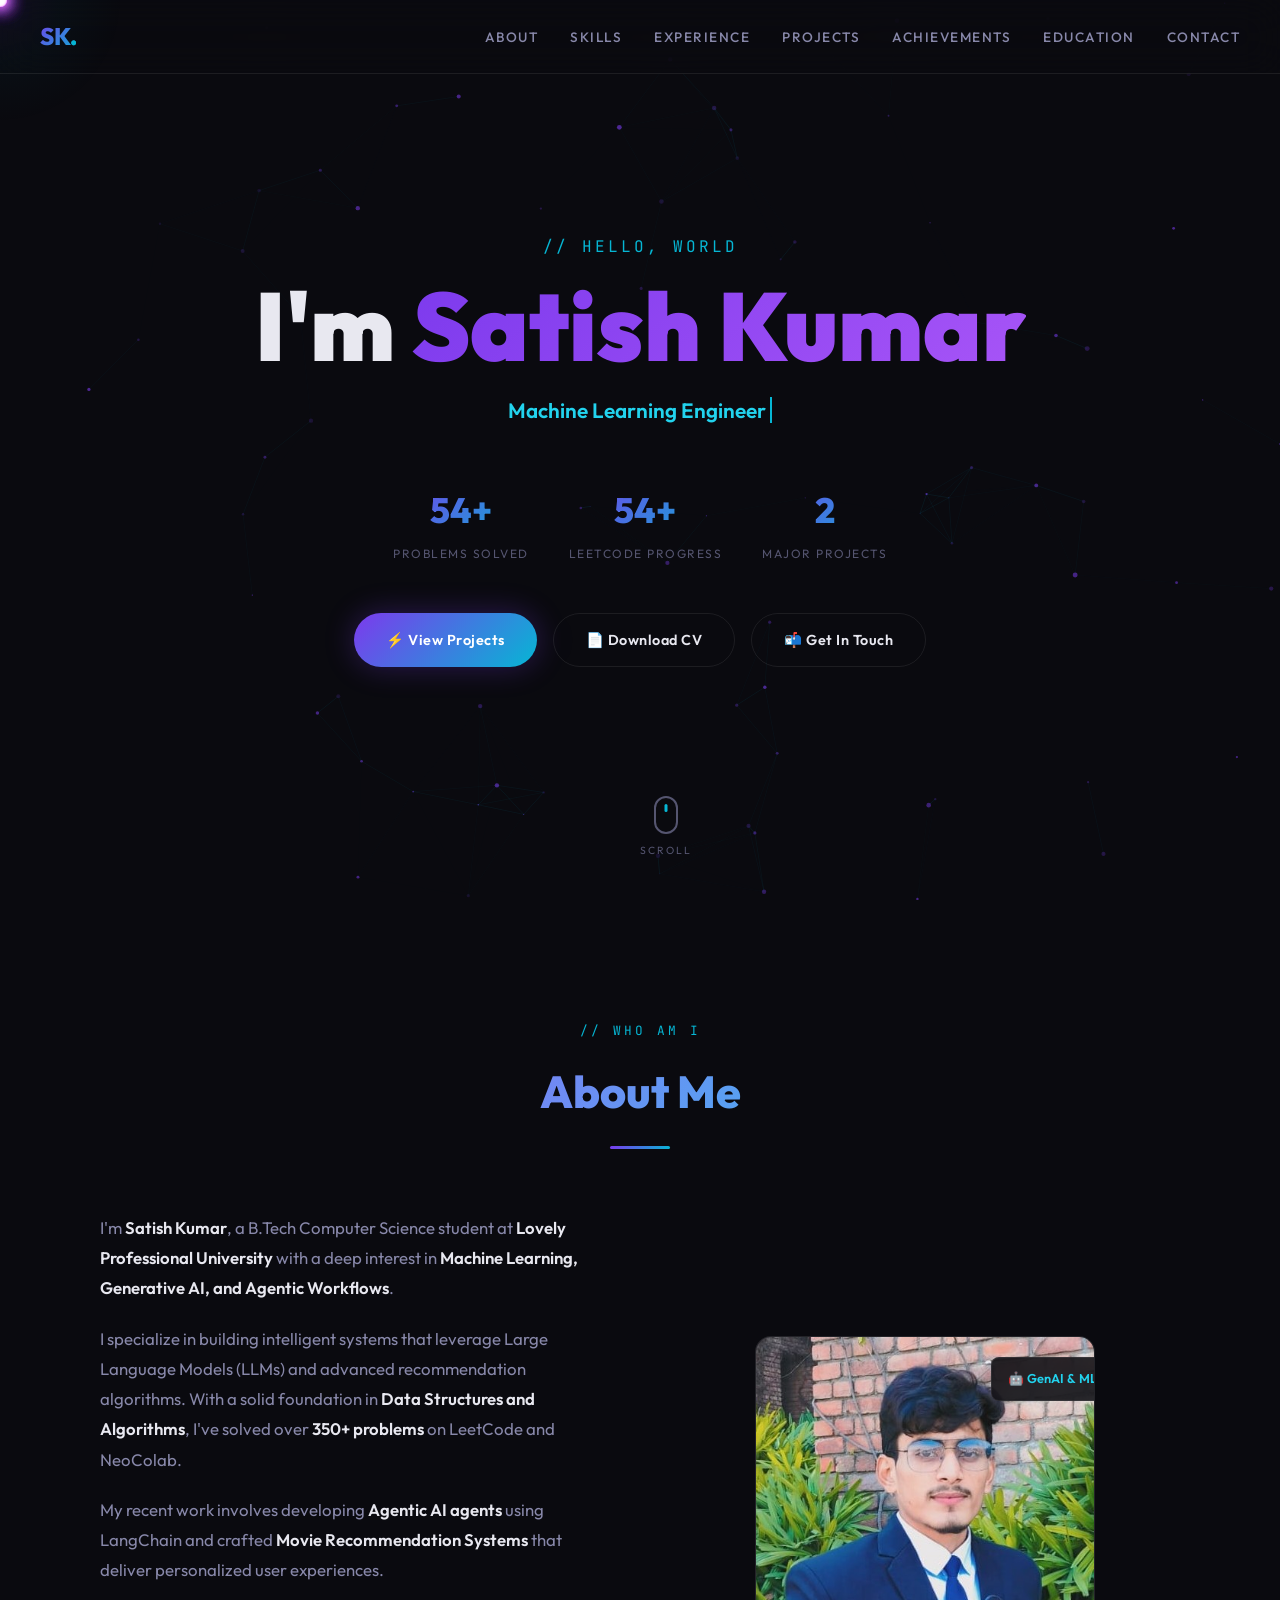
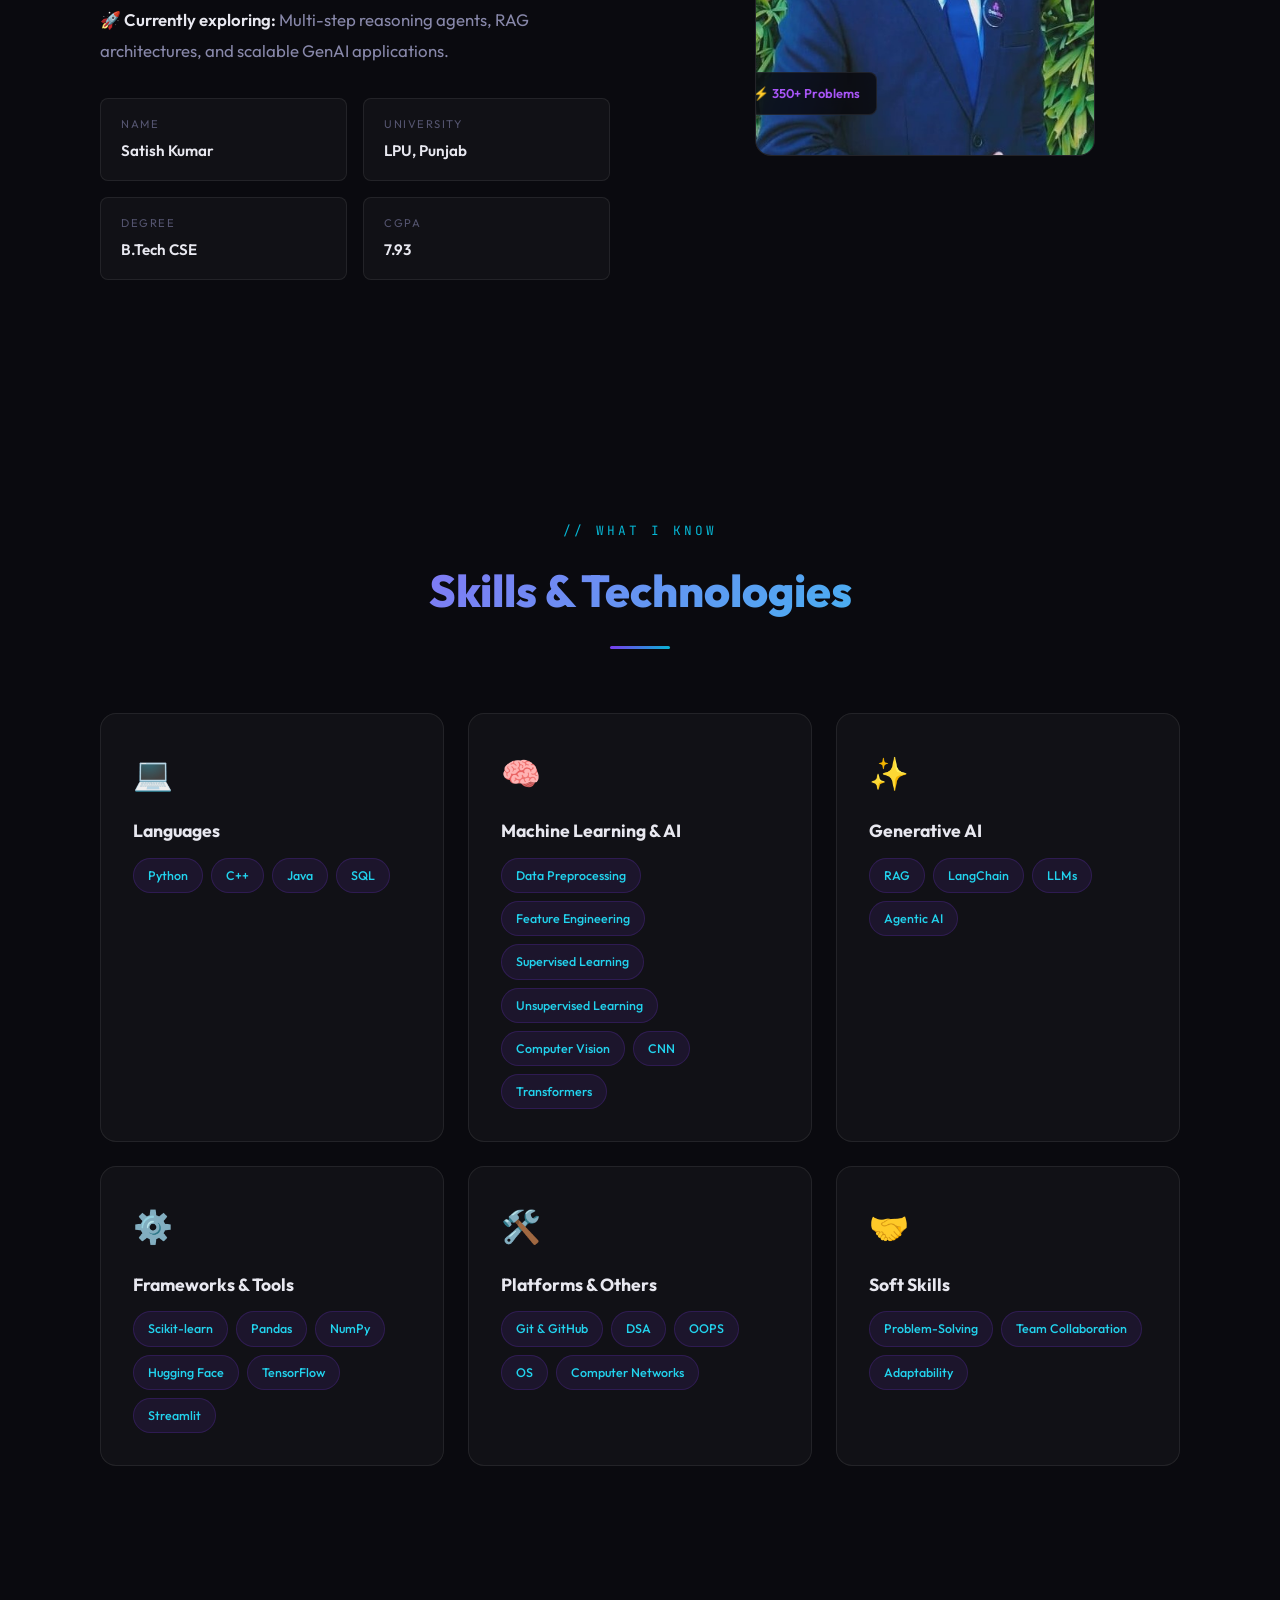
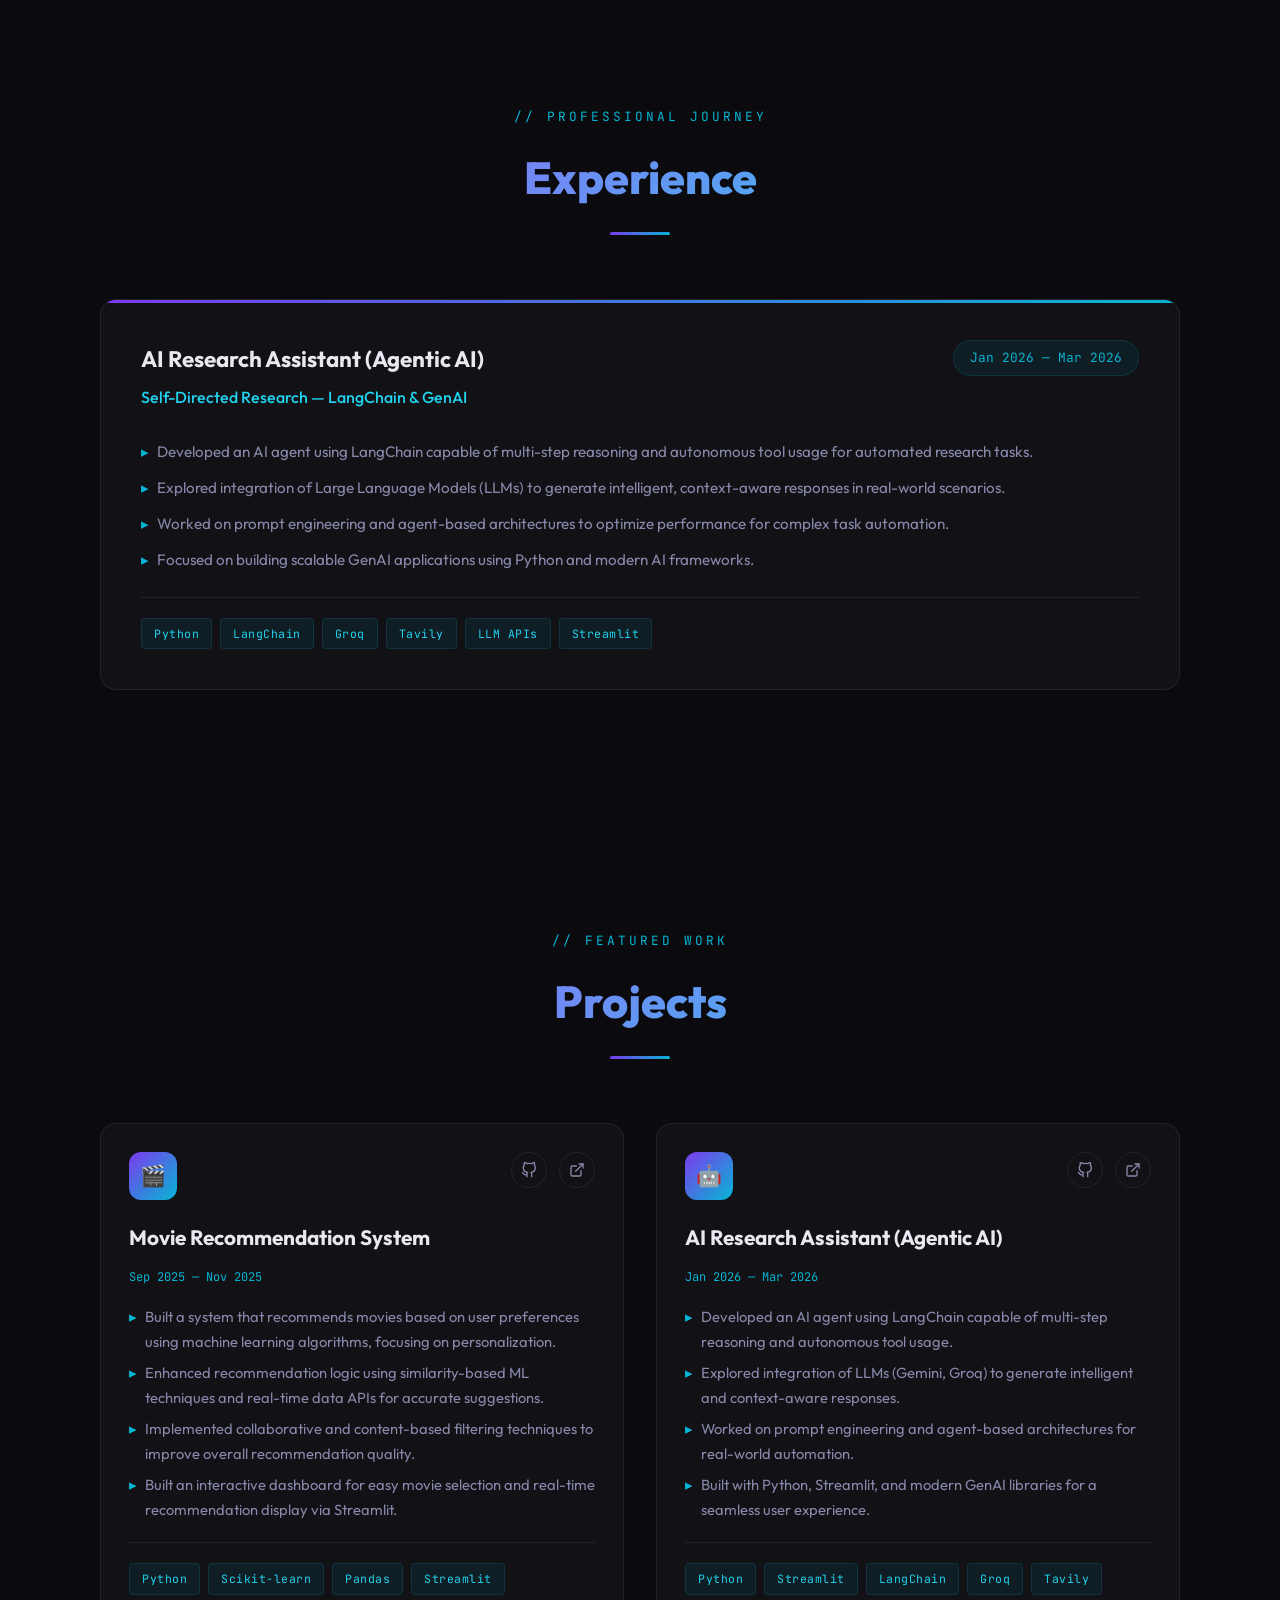
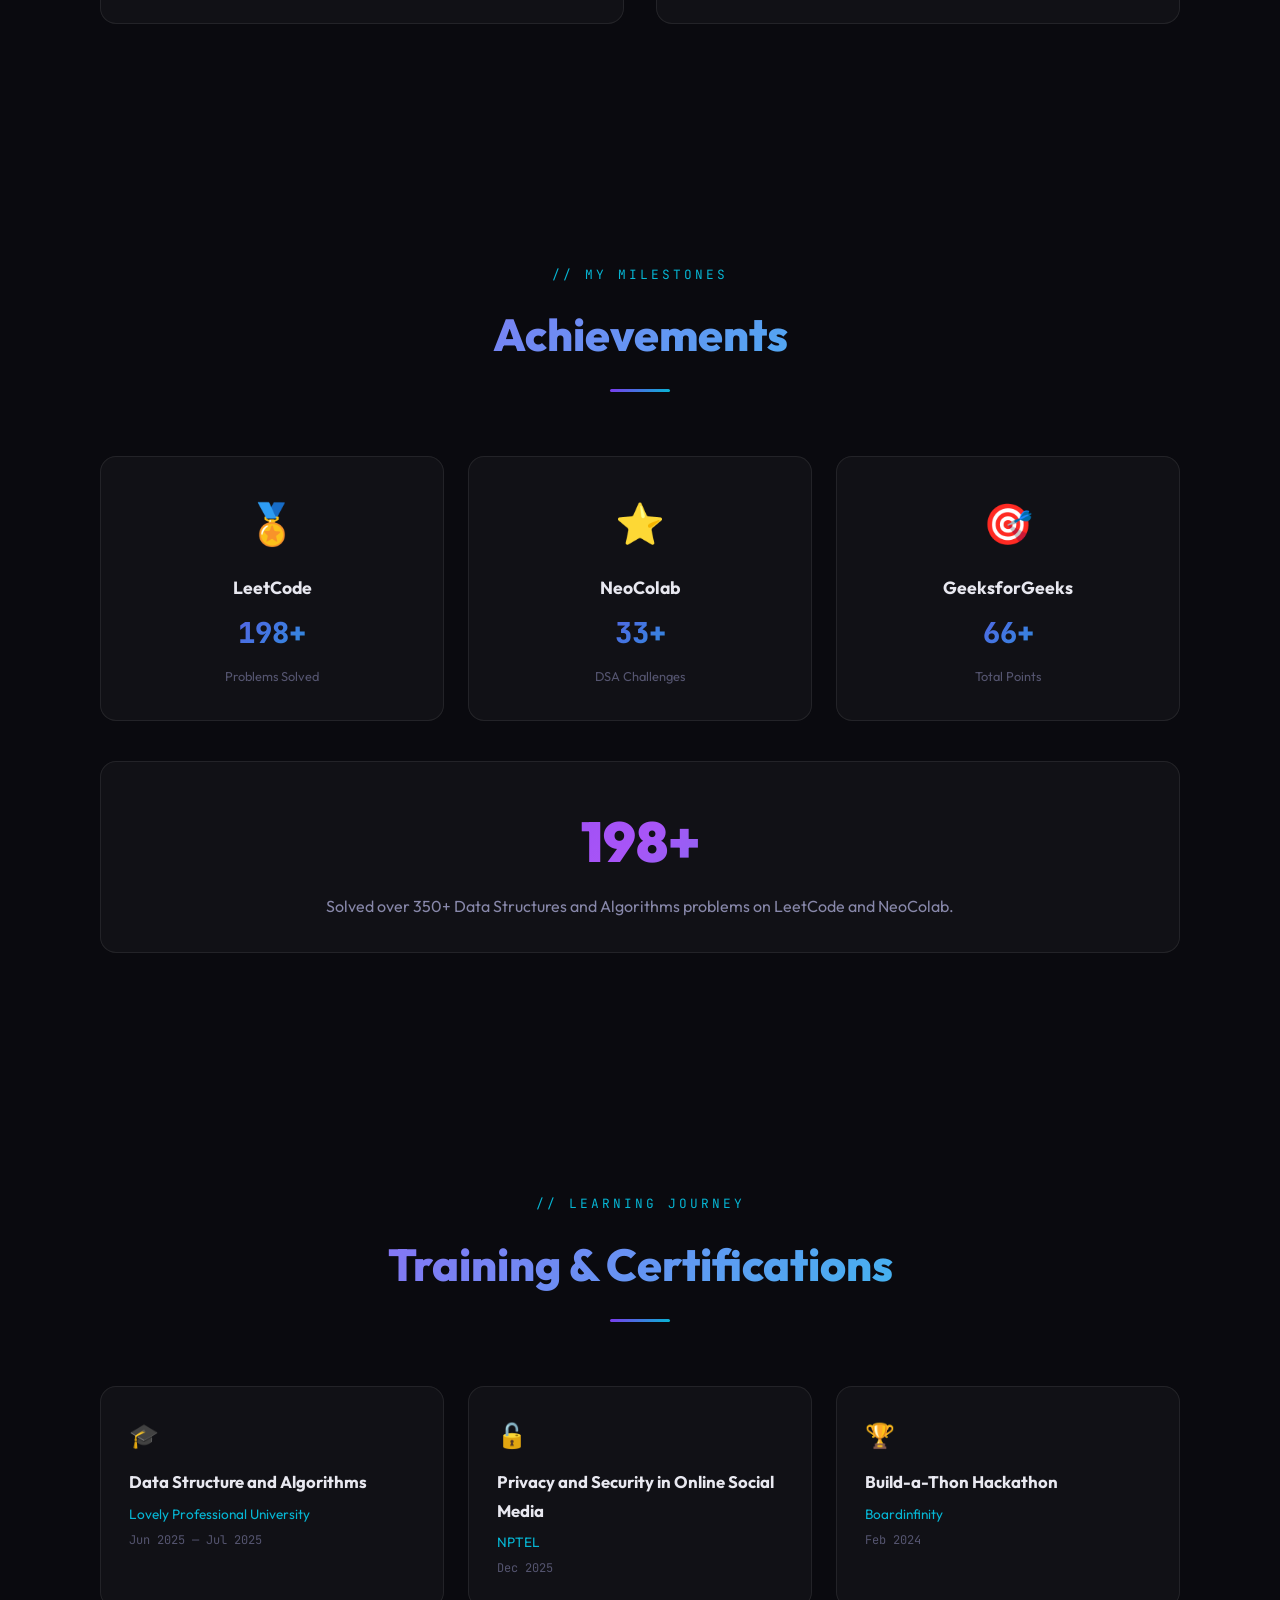
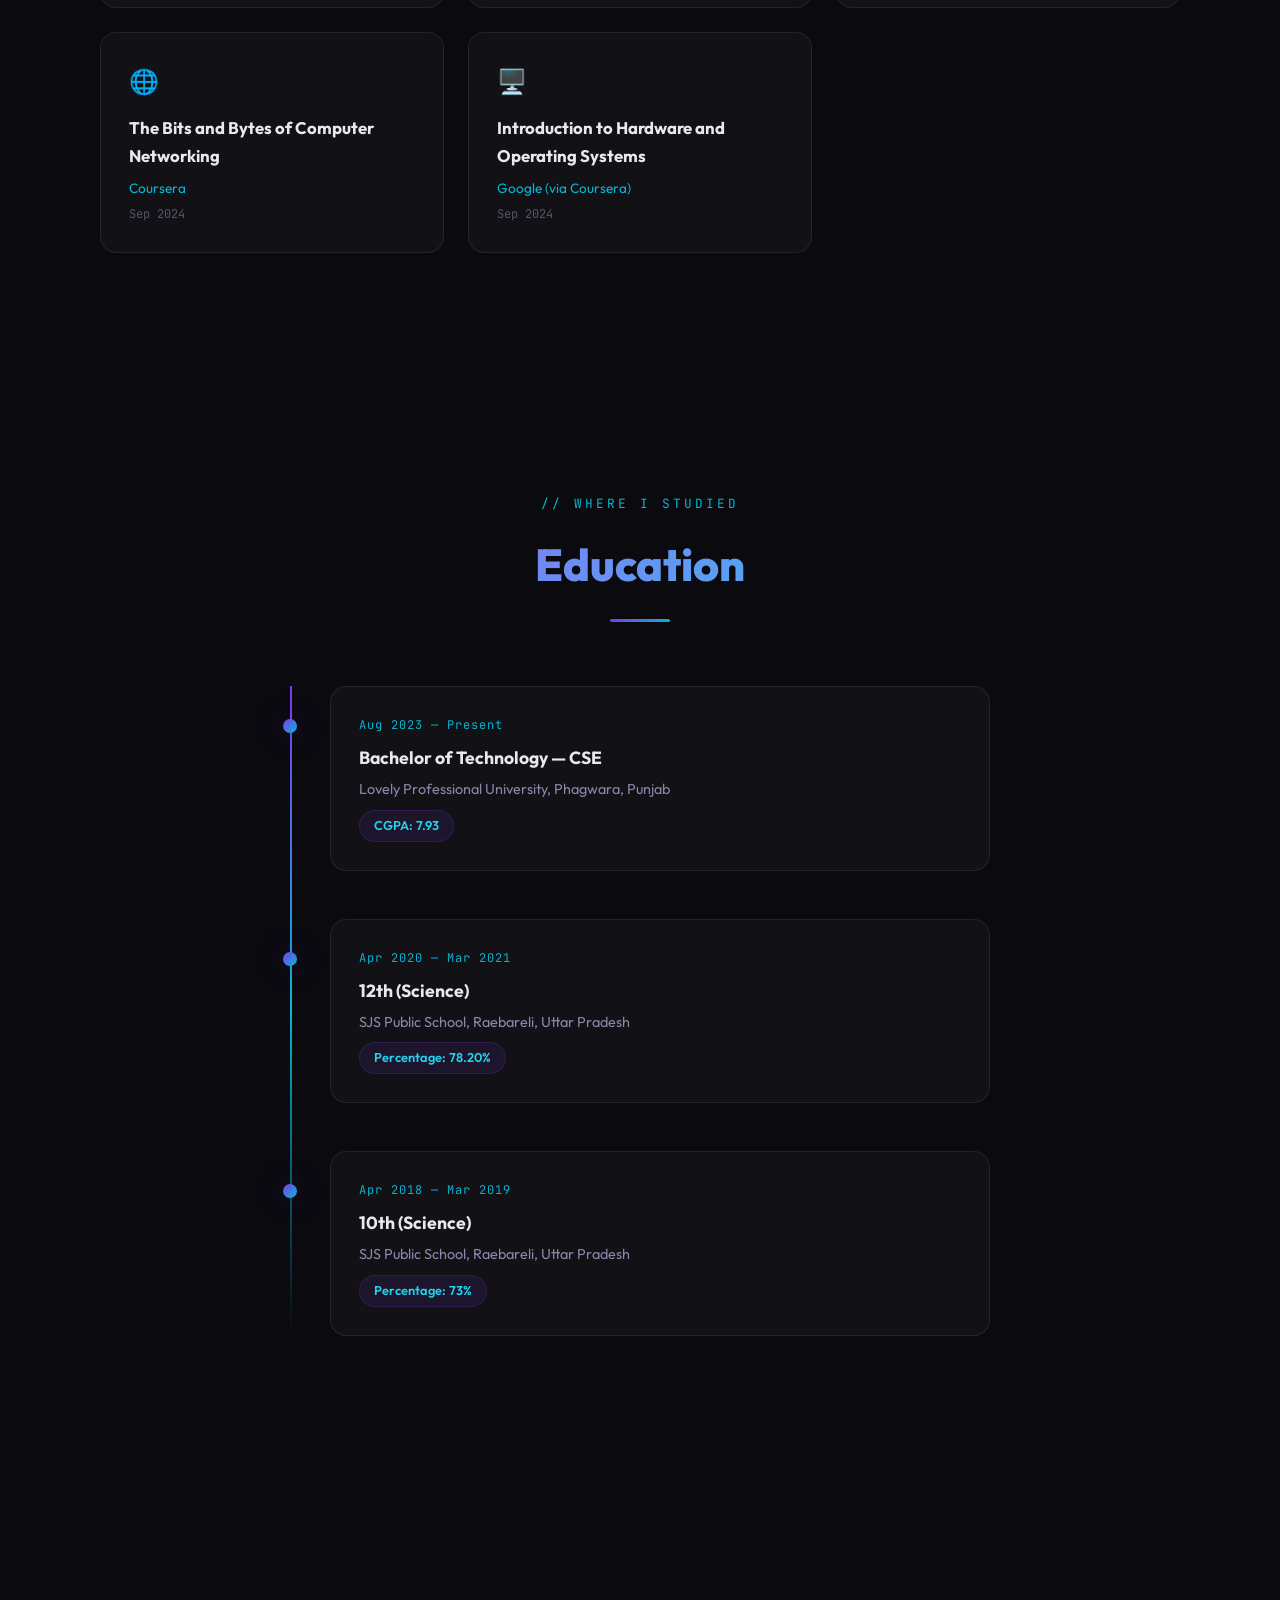
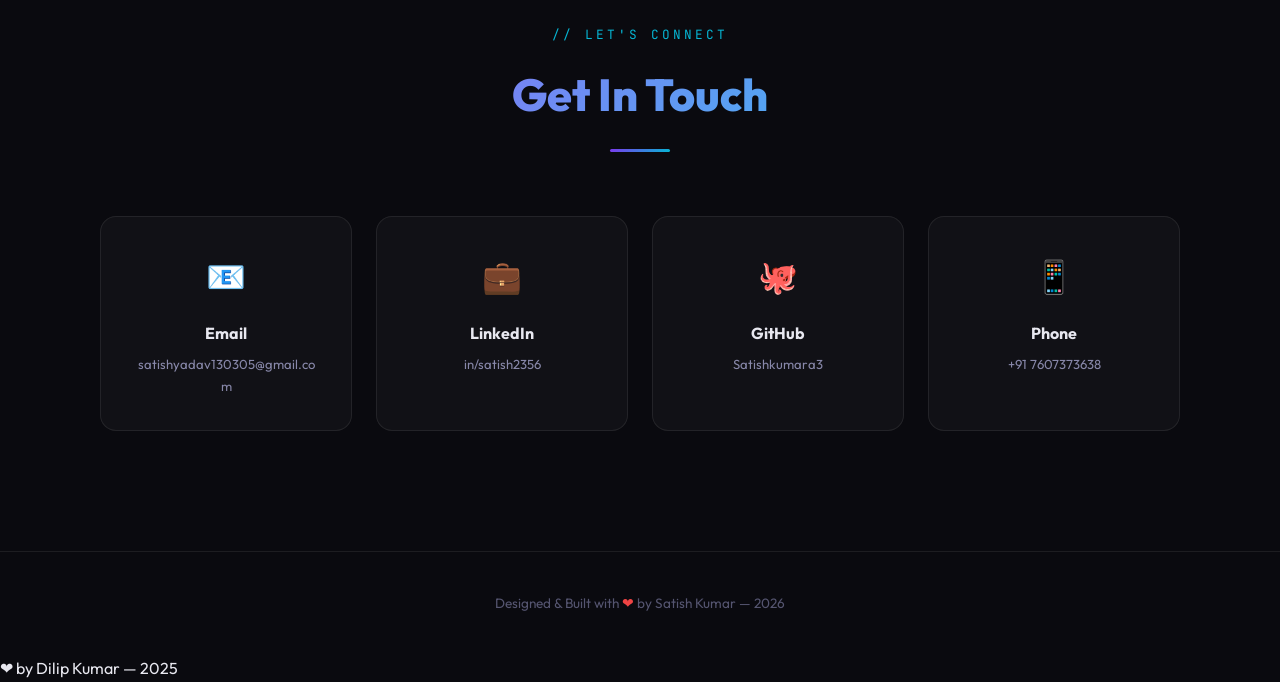
==== index.html @ 72fd7504 ".." ====
<!DOCTYPE html>
<html lang="en">

<head>
    <meta charset="UTF-8" />
    <meta name="viewport" content="width=device-width, initial-scale=1.0" />
    <meta name="description"
        content="Satish Kumar — Machine Learning Engineer, GenAI Developer & Competitive Programmer. Explore my projects, skills, and achievements." />
    <title>Satish Kumar — Portfolio</title>
    <link rel="stylesheet" href="style.css" />
    <link rel="icon"
        href="data:image/svg+xml,<svg xmlns='http://www.w3.org/2000/svg' viewBox='0 0 100 100'><text y='.9em' font-size='90'>🚀</text></svg>" />
</head>

<body>

    <!-- Cursor Particle Tail -->
    <div id="cursor-tail"></div>
    <div class="cursor-aura"></div>

    <!-- Particles -->
    <canvas id="particles-canvas"></canvas>

    <!-- ===== NAVBAR ===== -->
    <nav class="navbar" id="navbar">
        <a href="#hero" class="nav-logo">SK<span>.</span></a>
        <ul class="nav-links">
            <li><a href="#about">About</a></li>
            <li><a href="#skills">Skills</a></li>
            <li><a href="#experience">Experience</a></li>
            <li><a href="#projects">Projects</a></li>
            <li><a href="#achievements">Achievements</a></li>
            <li><a href="#education">Education</a></li>
            <li><a href="#contact">Contact</a></li>
        </ul>
        <button class="nav-hamburger" aria-label="Toggle menu">
            <span></span><span></span><span></span>
        </button>
    </nav>

    <!-- ===== HERO ===== -->
    <section class="hero" id="hero">
        <div class="hero-content">
            <p class="hero-greeting">// Hello, World</p>
            <h1 class="hero-name">
                I'm <span class="gradient-text">Satish Kumar</span>
            </h1>
            <div class="hero-title-wrapper">
                <p class="hero-title">
                    <span class="typed-text"></span>
                </p>
            </div>

            <div class="hero-stats">
                <div class="hero-stat">
                    <div class="hero-stat-value" data-count="350" data-suffix="+">0</div>
                    <div class="hero-stat-label">Problems Solved</div>
                </div>
                <div class="hero-stat">
                    <div class="hero-stat-value" id="hero-lc-rating" data-count="350" data-suffix="+">0</div>
                    <div class="hero-stat-label">LeetCode Progress</div>
                </div>
                <div class="hero-stat">
                    <div class="hero-stat-value" id="hero-cc-rating" data-count="2" data-suffix="">0</div>
                    <div class="hero-stat-label">Major Projects</div>
                </div>
            </div>

            <div class="hero-cta">
                <a href="#projects" class="btn btn-primary">⚡ View Projects</a>
                <a href="cv.pdf" download class="btn btn-outline">📄 Download CV</a>
                <a href="#contact" class="btn btn-outline">📬 Get In Touch</a>
            </div>
        </div>

        <div class="scroll-indicator">
            <div class="scroll-mouse"></div>
            <span class="scroll-text">Scroll</span>
        </div>
    </section>

    <!-- ===== ABOUT ===== -->
    <section id="about">
        <div class="section-header reveal">
            <span class="section-tag">// Who Am I</span>
            <h2 class="section-title">About Me</h2>
            <div class="section-line"></div>
        </div>

        <div class="about-grid">
            <div class="about-text reveal-left">
                <p>
                    I'm <strong>Satish Kumar</strong>, a B.Tech Computer Science student at
                    <strong>Lovely Professional University</strong> with a deep interest in
                    <strong>Machine Learning, Generative AI, and Agentic Workflows</strong>.
                </p>
                <p>
                    I specialize in building intelligent systems that leverage Large Language Models (LLMs) and
                    advanced recommendation algorithms. With a solid foundation in <strong>Data Structures and Algorithms</strong>,
                    I've solved over <strong>350+ problems</strong> on LeetCode and NeoColab.
                </p>
                <p>
                    My recent work involves developing <strong>Agentic AI agents</strong> using LangChain and
                    crafted <strong>Movie Recommendation Systems</strong> that deliver personalized user experiences.
                </p>
                <p>
                    🚀 <strong>Currently exploring:</strong> Multi-step reasoning agents, RAG architectures, and
                    scalable GenAI applications.
                </p>

                <div class="about-info-grid">
                    <div class="about-info-item">
                        <div class="about-info-label">Name</div>
                        <div class="about-info-value">Satish Kumar</div>
                    </div>
                    <div class="about-info-item">
                        <div class="about-info-label">University</div>
                        <div class="about-info-value">LPU, Punjab</div>
                    </div>
                    <div class="about-info-item">
                        <div class="about-info-label">Degree</div>
                        <div class="about-info-value">B.Tech CSE</div>
                    </div>
                    <div class="about-info-item">
                        <div class="about-info-label">CGPA</div>
                        <div class="about-info-value">7.93</div>
                    </div>
                </div>
            </div>

            <div class="about-image-wrapper reveal-right">
                <div class="about-image-card">
                    <div class="about-avatar">
                        <img src="profile.jpg" alt="Satish Kumar"
                            onerror="this.style.display='none'; this.parentElement.textContent='SK';" />
                    </div>
                    <div class="floating-badge">🤖 GenAI & ML</div>
                    <div class="floating-badge">⚡ 350+ Problems</div>
                </div>
            </div>
        </div>
    </section>

    <!-- ===== SKILLS ===== -->
    <section id="skills">
        <div class="section-header reveal">
            <span class="section-tag">// What I Know</span>
            <h2 class="section-title">Skills & Technologies</h2>
            <div class="section-line"></div>
        </div>

        <div class="skills-grid">
            <div class="skill-card reveal" style="transition-delay: 0.1s">
                <span class="skill-icon">💻</span>
                <h3>Languages</h3>
                <div class="skill-tags">
                    <span class="skill-tag">Python</span>
                    <span class="skill-tag">C++</span>
                    <span class="skill-tag">Java</span>
                    <span class="skill-tag">SQL</span>
                </div>
            </div>

            <div class="skill-card reveal" style="transition-delay: 0.2s">
                <span class="skill-icon">🧠</span>
                <h3>Machine Learning & AI</h3>
                <div class="skill-tags">
                    <span class="skill-tag">Data Preprocessing</span>
                    <span class="skill-tag">Feature Engineering</span>
                    <span class="skill-tag">Supervised Learning</span>
                    <span class="skill-tag">Unsupervised Learning</span>
                    <span class="skill-tag">Computer Vision</span>
                    <span class="skill-tag">CNN</span>
                    <span class="skill-tag">Transformers</span>
                </div>
            </div>

            <div class="skill-card reveal" style="transition-delay: 0.3s">
                <span class="skill-icon">✨</span>
                <h3>Generative AI</h3>
                <div class="skill-tags">
                    <span class="skill-tag">RAG</span>
                    <span class="skill-tag">LangChain</span>
                    <span class="skill-tag">LLMs</span>
                    <span class="skill-tag">Agentic AI</span>
                </div>
            </div>

            <div class="skill-card reveal" style="transition-delay: 0.4s">
                <span class="skill-icon">⚙️</span>
                <h3>Frameworks & Tools</h3>
                <div class="skill-tags">
                    <span class="skill-tag">Scikit-learn</span>
                    <span class="skill-tag">Pandas</span>
                    <span class="skill-tag">NumPy</span>
                    <span class="skill-tag">Hugging Face</span>
                    <span class="skill-tag">TensorFlow</span>
                    <span class="skill-tag">Streamlit</span>
                </div>
            </div>

            <div class="skill-card reveal" style="transition-delay: 0.5s">
                <span class="skill-icon">🛠️</span>
                <h3>Platforms & Others</h3>
                <div class="skill-tags">
                    <span class="skill-tag">Git & GitHub</span>
                    <span class="skill-tag">DSA</span>
                    <span class="skill-tag">OOPS</span>
                    <span class="skill-tag">OS</span>
                    <span class="skill-tag">Computer Networks</span>
                </div>
            </div>

            <div class="skill-card reveal" style="transition-delay: 0.6s">
                <span class="skill-icon">🤝</span>
                <h3>Soft Skills</h3>
                <div class="skill-tags">
                    <span class="skill-tag">Problem-Solving</span>
                    <span class="skill-tag">Team Collaboration</span>
                    <span class="skill-tag">Adaptability</span>
                </div>
            </div>
        </div>
    </section>

    <!-- ===== EXPERIENCE ===== -->
    <section id="experience">
        <div class="section-header reveal">
            <span class="section-tag">// Professional Journey</span>
            <h2 class="section-title">Experience</h2>
            <div class="section-line"></div>
        </div>

        <div class="experience-card reveal">
            <div class="exp-header">
                <div class="exp-role">
                    <h3>AI Research Assistant (Agentic AI)</h3>
                    <span class="exp-company">Self-Directed Research — LangChain & GenAI</span>
                </div>
                <span class="exp-date">Jan 2026 — Mar 2026</span>
            </div>

            <div class="exp-desc">
                <li>Developed an AI agent using LangChain capable of multi-step reasoning and autonomous tool usage for automated research tasks.</li>
                <li>Explored integration of Large Language Models (LLMs) to generate intelligent, context-aware responses in real-world scenarios.</li>
                <li>Worked on prompt engineering and agent-based architectures to optimize performance for complex task automation.</li>
                <li>Focused on building scalable GenAI applications using Python and modern AI frameworks.</li>
            </div>

            <div class="exp-tech">
                <span>Python</span>
                <span>LangChain</span>
                <span>Groq</span>
                <span>Tavily</span>
                <span>LLM APIs</span>
                <span>Streamlit</span>
            </div>
        </div>
    </section>

    <!-- ===== PROJECTS ===== -->
    <section id="projects">
        <div class="section-header reveal">
            <span class="section-tag">// Featured Work</span>
            <h2 class="section-title">Projects</h2>
            <div class="section-line"></div>
        </div>

        <div class="projects-grid">
            <!-- Project 1 -->
            <div class="project-card reveal">
                <div class="project-header">
                    <div class="project-icon">🎬</div>
                    <div class="project-links">
                        <a href="https://github.com/Satishkumara3/Movie_Recommendation_System" target="_blank" rel="noopener" title="GitHub">
                            <svg width="16" height="16" viewBox="0 0 24 24" fill="none" stroke="currentColor"
                                stroke-width="2" stroke-linecap="round" stroke-linejoin="round">
                                <path
                                    d="M9 19c-5 1.5-5-2.5-7-3m14 6v-3.87a3.37 3.37 0 0 0-.94-2.61c3.14-.35 6.44-1.54 6.44-7A5.44 5.44 0 0 0 20 4.77 5.07 5.07 0 0 0 19.91 1S18.73.65 16 2.48a13.38 13.38 0 0 0-7 0C6.27.65 5.09 1 5.09 1A5.07 5.07 0 0 0 5 4.77a5.44 5.44 0 0 0-1.5 3.78c0 5.42 3.3 6.61 6.44 7A3.37 3.37 0 0 0 9 18.13V22" />
                            </svg>
                        </a>
                        <a href="https://movie-recommendation-system-c9a2.onrender.com" target="_blank" rel="noopener" title="Live Demo">
                            <svg width="16" height="16" viewBox="0 0 24 24" fill="none" stroke="currentColor"
                                stroke-width="2" stroke-linecap="round" stroke-linejoin="round">
                                <path d="M18 13v6a2 2 0 0 1-2 2H5a2 2 0 0 1-2-2V8a2 2 0 0 1 2-2h6" />
                                <polyline points="15 3 21 3 21 9" />
                                <line x1="10" y1="14" x2="21" y2="3" />
                            </svg>
                        </a>
                    </div>
                </div>
                <div class="project-body">
                    <h3 class="project-title">Movie Recommendation System</h3>
                    <span class="project-date">Sep 2025 — Nov 2025</span>
                    <div class="project-desc">
                        <li>Built a system that recommends movies based on user preferences using machine learning algorithms, focusing on personalization.</li>
                        <li>Enhanced recommendation logic using similarity-based ML techniques and real-time data APIs for accurate suggestions.</li>
                        <li>Implemented collaborative and content-based filtering techniques to improve overall recommendation quality.</li>
                        <li>Built an interactive dashboard for easy movie selection and real-time recommendation display via Streamlit.</li>
                    </div>
                    <div class="project-tech">
                        <span>Python</span>
                        <span>Scikit-learn</span>
                        <span>Pandas</span>
                        <span>Streamlit</span>
                    </div>
                </div>
            </div>

            <!-- Project 2 -->
            <div class="project-card reveal" style="transition-delay: 0.15s">
                <div class="project-header">
                    <div class="project-icon">🤖</div>
                    <div class="project-links">
                        <a href="https://github.com/Satishkumara3/langchain_agent_ai" target="_blank" rel="noopener"
                            title="GitHub">
                            <svg width="16" height="16" viewBox="0 0 24 24" fill="none" stroke="currentColor"
                                stroke-width="2" stroke-linecap="round" stroke-linejoin="round">
                                <path
                                    d="M9 19c-5 1.5-5-2.5-7-3m14 6v-3.87a3.37 3.37 0 0 0-.94-2.61c3.14-.35 6.44-1.54 6.44-7A5.44 5.44 0 0 0 20 4.77 5.07 5.07 0 0 0 19.91 1S18.73.65 16 2.48a13.38 13.38 0 0 0-7 0C6.27.65 5.09 1 5.09 1A5.07 5.07 0 0 0 5 4.77a5.44 5.44 0 0 0-1.5 3.78c0 5.42 3.3 6.61 6.44 7A3.37 3.37 0 0 0 9 18.13V22" />
                            </svg>
                        </a>
                        <a href="https://langchainagentai-nmfdshcb5ynuzdqsv2qmqd.streamlit.app" target="_blank" rel="noopener" title="Live Demo">
                            <svg width="16" height="16" viewBox="0 0 24 24" fill="none" stroke="currentColor"
                                stroke-width="2" stroke-linecap="round" stroke-linejoin="round">
                                <path d="M18 13v6a2 2 0 0 1-2 2H5a2 2 0 0 1-2-2V8a2 2 0 0 1 2-2h6" />
                                <polyline points="15 3 21 3 21 9" />
                                <line x1="10" y1="14" x2="21" y2="3" />
                            </svg>
                        </a>
                    </div>
                </div>
                <div class="project-body">
                    <h3 class="project-title">AI Research Assistant (Agentic AI)</h3>
                    <span class="project-date">Jan 2026 — Mar 2026</span>
                    <div class="project-desc">
                        <li>Developed an AI agent using LangChain capable of multi-step reasoning and autonomous tool usage.</li>
                        <li>Explored integration of LLMs (Gemini, Groq) to generate intelligent and context-aware responses.</li>
                        <li>Worked on prompt engineering and agent-based architectures for real-world automation.</li>
                        <li>Built with Python, Streamlit, and modern GenAI libraries for a seamless user experience.</li>
                    </div>
                    <div class="project-tech">
                        <span>Python</span>
                        <span>Streamlit</span>
                        <span>LangChain</span>
                        <span>Groq</span>
                        <span>Tavily</span>
                    </div>
                </div>
            </div>
        </div>
    </section>

    <!-- ===== ACHIEVEMENTS ===== -->
    <section id="achievements">
        <div class="section-header reveal">
            <span class="section-tag">// My Milestones</span>
            <h2 class="section-title">Achievements</h2>
            <div class="section-line"></div>
        </div>

        <div class="achievements-grid">
            <a href="https://leetcode.com/Satishkumara3" target="_blank" rel="noopener" class="achievement-card reveal"
                style="transition-delay: 0.1s">
                <span class="achievement-icon">🏅</span>
                <h3>LeetCode</h3>
                <div class="achievement-rating" id="ach-lc-rating" data-count="350" data-suffix="+">0</div>
                <p class="achievement-label" id="ach-lc-label">Problems Solved</p>
            </a>

            <div class="achievement-card reveal" style="transition-delay: 0.2s">
                <span class="achievement-icon">⭐</span>
                <h3>NeoColab</h3>
                <div class="achievement-rating" data-count="50" data-suffix="+">0</div>
                <p class="achievement-label">DSA Challenges</p>
            </div>

            <div class="achievement-card reveal" style="transition-delay: 0.3s">
                <span class="achievement-icon">🎯</span>
                <h3>GeeksforGeeks</h3>
                <div class="achievement-rating" data-count="100" data-suffix="+">0</div>
                <p class="achievement-label">Total Points</p>
            </div>
        </div>

        <div class="achievement-total reveal" style="transition-delay: 0.4s">
            <div class="achievement-total-value" data-count="350" data-suffix="+">0</div>
            <p class="achievement-total-label">Solved over 350+ Data Structures and Algorithms problems on LeetCode and NeoColab.</p>
        </div>
    </section>

    <!-- ===== TRAINING & CERTS ===== -->
    <section id="certifications">
        <div class="section-header reveal">
            <span class="section-tag">// Learning Journey</span>
            <h2 class="section-title">Training & Certifications</h2>
            <div class="section-line"></div>
        </div>

        <div class="certs-grid">
            <div class="cert-card reveal" style="transition-delay: 0.1s">
                <span class="cert-badge">🎓</span>
                <h3>Data Structure and Algorithms</h3>
                <p class="cert-issuer">Lovely Professional University</p>
                <p class="cert-date">Jun 2025 — Jul 2025</p>
            </div>

            <div class="cert-card reveal" style="transition-delay: 0.2s">
                <span class="cert-badge">🔓</span>
                <h3>Privacy and Security in Online Social Media</h3>
                <p class="cert-issuer">NPTEL</p>
                <p class="cert-date">Dec 2025</p>
            </div>

            <div class="cert-card reveal" style="transition-delay: 0.3s">
                <span class="cert-badge">🏆</span>
                <h3>Build-a-Thon Hackathon</h3>
                <p class="cert-issuer">Boardinfinity</p>
                <p class="cert-date">Feb 2024</p>
            </div>

            <div class="cert-card reveal" style="transition-delay: 0.4s">
                <span class="cert-badge">🌐</span>
                <h3>The Bits and Bytes of Computer Networking</h3>
                <p class="cert-issuer">Coursera</p>
                <p class="cert-date">Sep 2024</p>
            </div>
            
            <div class="cert-card reveal" style="transition-delay: 0.5s">
                <span class="cert-badge">🖥️</span>
                <h3>Introduction to Hardware and Operating Systems</h3>
                <p class="cert-issuer">Google (via Coursera)</p>
                <p class="cert-date">Sep 2024</p>
            </div>
        </div>
    </section>

    <!-- ===== EDUCATION ===== -->
    <section id="education">
        <div class="section-header reveal">
            <span class="section-tag">// Where I Studied</span>
            <h2 class="section-title">Education</h2>
            <div class="section-line"></div>
        </div>

        <div class="timeline">
            <div class="timeline-item reveal">
                <span class="timeline-date">Aug 2023 — Present</span>
                <h3>Bachelor of Technology — CSE</h3>
                <p>Lovely Professional University, Phagwara, Punjab</p>
                <span class="timeline-grade">CGPA: 7.93</span>
            </div>

            <div class="timeline-item reveal" style="transition-delay: 0.15s">
                <span class="timeline-date">Apr 2020 — Mar 2021</span>
                <h3>12th (Science)</h3>
                <p>SJS Public School, Raebareli, Uttar Pradesh</p>
                <span class="timeline-grade">Percentage: 78.20%</span>
            </div>

            <div class="timeline-item reveal" style="transition-delay: 0.3s">
                <span class="timeline-date">Apr 2018 — Mar 2019</span>
                <h3>10th (Science)</h3>
                <p>SJS Public School, Raebareli, Uttar Pradesh</p>
                <span class="timeline-grade">Percentage: 73%</span>
            </div>
        </div>
    </section>

    <!-- ===== CONTACT ===== -->
    <section id="contact">
        <div class="section-header reveal">
            <span class="section-tag">// Let's Connect</span>
            <h2 class="section-title">Get In Touch</h2>
            <div class="section-line"></div>
        </div>

        <div class="contact-grid">
            <a href="mailto:satishyadav130305@gmail.com" class="contact-card reveal" style="transition-delay: 0.1s">
                <span class="contact-icon">📧</span>
                <h3>Email</h3>
                <p>satishyadav130305@gmail.com</p>
            </a>

            <a href="https://www.linkedin.com/in/satish2356/" target="_blank" rel="noopener"
                class="contact-card reveal" style="transition-delay: 0.2s">
                <span class="contact-icon">💼</span>
                <h3>LinkedIn</h3>
                <p>in/satish2356</p>
            </a>

            <a href="https://github.com/Satishkumara3" target="_blank" rel="noopener" class="contact-card reveal"
                style="transition-delay: 0.3s">
                <span class="contact-icon">🐙</span>
                <h3>GitHub</h3>
                <p>Satishkumara3</p>
            </a>

            <a href="tel:+917607373638" class="contact-card reveal" style="transition-delay: 0.4s">
                <span class="contact-icon">📱</span>
                <h3>Phone</h3>
                <p>+91 7607373638</p>
            </a>
        </div>
    </section>

    <!-- ===== FOOTER ===== -->
    <footer class="footer">
        <p>Designed & Built with <span class="heart">❤</span> by Satish Kumar — 2026</p>
    </footer>

    <script src="script.js"></script>
</body>

</html> <span class="heart">❤</span> by Dilip Kumar — 2025</p>
    </footer>

    <script src="script.js"></script>
</body>

</html>
---- style.css ----
/* ===== IMPORTS ===== */
@import url('https://fonts.googleapis.com/css2?family=Inter:wght@300;400;500;600;700;800;900&family=JetBrains+Mono:wght@400;500;700&family=Outfit:wght@300;400;500;600;700;800;900&display=swap');

/* ===== CSS VARIABLES ===== */
:root {
    --bg-primary: #0a0a0f;
    --bg-secondary: #12121a;
    --bg-card: rgba(18, 18, 30, 0.6);
    --bg-glass: rgba(255, 255, 255, 0.03);
    --border-glass: rgba(255, 255, 255, 0.08);
    --text-primary: #e8e8f0;
    --text-secondary: #8888aa;
    --text-muted: #555570;
    --accent-1: #7c3aed;
    --accent-2: #06b6d4;
    --accent-3: #a855f7;
    --accent-4: #22d3ee;
    --gradient-1: linear-gradient(135deg, #7c3aed, #06b6d4);
    --gradient-2: linear-gradient(135deg, #a855f7, #22d3ee);
    --gradient-3: linear-gradient(135deg, #7c3aed 0%, #a855f7 50%, #06b6d4 100%);
    --glow-purple: 0 0 30px rgba(124, 58, 237, 0.3);
    --glow-cyan: 0 0 30px rgba(6, 182, 212, 0.3);
    --font-primary: 'Outfit', sans-serif;
    --font-mono: 'JetBrains Mono', monospace;
    --radius: 16px;
    --radius-sm: 8px;
    --transition: 0.4s cubic-bezier(0.25, 0.46, 0.45, 0.94);
}

/* ===== RESET & BASE ===== */
*,
*::before,
*::after {
    margin: 0;
    padding: 0;
    box-sizing: border-box;
}

html {
    scroll-behavior: smooth;
    scroll-padding-top: 80px;
}

body {
    font-family: var(--font-primary);
    background: var(--bg-primary);
    color: var(--text-primary);
    overflow-x: hidden;
    cursor: default;
    line-height: 1.7;
}

a {
    color: inherit;
    text-decoration: none;
}

button {
    cursor: pointer;
}

::selection {
    background: rgba(124, 58, 237, 0.4);
    color: #fff;
}

/* ===== CUSTOM SCROLLBAR ===== */
::-webkit-scrollbar {
    width: 6px;
}

::-webkit-scrollbar-track {
    background: var(--bg-primary);
}

::-webkit-scrollbar-thumb {
    background: var(--gradient-1);
    border-radius: 3px;
}

/* ===== CURSOR PARTICLE TAIL ===== */
.cursor-dot {
    position: fixed;
    border-radius: 50%;
    pointer-events: none;
    z-index: 99999;
    transform: translate(-50%, -50%);
    mix-blend-mode: screen;
    will-change: transform, opacity;
}

.cursor-aura {
    position: fixed;
    width: 250px;
    height: 250px;
    border-radius: 50%;
    background: radial-gradient(circle, rgba(124, 58, 237, 0.07), rgba(6, 182, 212, 0.03), transparent 70%);
    pointer-events: none;
    z-index: 9998;
    transform: translate(-50%, -50%);
    transition: transform 0.8s cubic-bezier(0.25, 0.46, 0.45, 0.94);
}

/* ===== PARTICLE CANVAS ===== */
#particles-canvas {
    position: fixed;
    top: 0;
    left: 0;
    width: 100%;
    height: 100%;
    z-index: 0;
    pointer-events: none;
}

/* ===== NAVIGATION ===== */
.navbar {
    position: fixed;
    top: 0;
    left: 0;
    right: 0;
    z-index: 1000;
    padding: 16px 40px;
    display: flex;
    justify-content: space-between;
    align-items: center;
    background: rgba(10, 10, 15, 0.6);
    backdrop-filter: blur(20px);
    -webkit-backdrop-filter: blur(20px);
    border-bottom: 1px solid var(--border-glass);
    transition: var(--transition);
}

.navbar.scrolled {
    padding: 10px 40px;
    background: rgba(10, 10, 15, 0.85);
}

.nav-logo {
    font-size: 1.5rem;
    font-weight: 800;
    background: var(--gradient-1);
    -webkit-background-clip: text;
    -webkit-text-fill-color: transparent;
    background-clip: text;
    letter-spacing: -0.5px;
}

.nav-logo span {
    color: var(--accent-2);
    -webkit-text-fill-color: var(--accent-2);
}

.nav-links {
    display: flex;
    gap: 32px;
    list-style: none;
}

.nav-links a {
    font-size: 0.85rem;
    font-weight: 500;
    color: var(--text-secondary);
    text-transform: uppercase;
    letter-spacing: 1.5px;
    position: relative;
    padding: 4px 0;
    transition: color var(--transition);
}

.nav-links a::after {
    content: '';
    position: absolute;
    bottom: -2px;
    left: 0;
    width: 0;
    height: 2px;
    background: var(--gradient-1);
    border-radius: 1px;
    transition: width var(--transition);
}

.nav-links a:hover,
.nav-links a.active {
    color: var(--text-primary);
}

.nav-links a:hover::after,
.nav-links a.active::after {
    width: 100%;
}

.nav-hamburger {
    display: none;
    flex-direction: column;
    gap: 5px;
    background: none;
    border: none;
    padding: 5px;
}

.nav-hamburger span {
    width: 24px;
    height: 2px;
    background: var(--text-primary);
    border-radius: 2px;
    transition: var(--transition);
}

/* ===== SECTIONS (shared) ===== */
section {
    position: relative;
    z-index: 1;
    padding: 120px 60px;
    max-width: 1200px;
    margin: 0 auto;
}

.section-header {
    text-align: center;
    margin-bottom: 64px;
}

.section-tag {
    font-family: var(--font-mono);
    font-size: 0.8rem;
    color: var(--accent-2);
    text-transform: uppercase;
    letter-spacing: 3px;
    margin-bottom: 12px;
    display: block;
}

.section-title {
    font-size: 2.8rem;
    font-weight: 800;
    background: var(--gradient-2);
    -webkit-background-clip: text;
    -webkit-text-fill-color: transparent;
    background-clip: text;
    margin-bottom: 16px;
}

.section-line {
    width: 60px;
    height: 3px;
    background: var(--gradient-1);
    border-radius: 2px;
    margin: 0 auto;
}

/* ===== HERO ===== */
.hero {
    min-height: 100vh;
    display: flex;
    align-items: center;
    justify-content: center;
    text-align: center;
    padding: 0 40px;
    position: relative;
    overflow: hidden;
}

.hero-content {
    position: relative;
    z-index: 2;
}

.hero-greeting {
    font-family: var(--font-mono);
    font-size: 1rem;
    color: var(--accent-2);
    letter-spacing: 3px;
    text-transform: uppercase;
    margin-bottom: 16px;
    opacity: 0;
    transform: translateY(20px);
    animation: fadeSlideUp 0.8s 0.3s forwards;
}

.hero-name {
    font-size: clamp(3rem, 8vw, 6rem);
    font-weight: 900;
    line-height: 1.05;
    margin-bottom: 16px;
    opacity: 0;
    transform: translateY(30px);
    animation: fadeSlideUp 0.8s 0.5s forwards;
}

.hero-name .gradient-text {
    background: var(--gradient-3);
    -webkit-background-clip: text;
    -webkit-text-fill-color: transparent;
    background-clip: text;
    background-size: 200% 200%;
    animation: gradientShift 4s ease-in-out infinite;
}

.hero-title-wrapper {
    height: 40px;
    overflow: hidden;
    margin-bottom: 24px;
    opacity: 0;
    animation: fadeSlideUp 0.8s 0.7s forwards;
}

.hero-title {
    font-size: 1.3rem;
    font-weight: 400;
    color: var(--text-secondary);
}

.hero-title .typed-text {
    color: var(--accent-4);
    font-weight: 600;
    border-right: 2px solid var(--accent-2);
    padding-right: 4px;
    animation: blink 0.8s step-end infinite;
}

.hero-stats {
    display: flex;
    gap: 40px;
    justify-content: center;
    margin-top: 48px;
    opacity: 0;
    transform: translateY(20px);
    animation: fadeSlideUp 0.8s 0.9s forwards;
}

.hero-stat {
    text-align: center;
}

.hero-stat-value {
    font-size: 2.2rem;
    font-weight: 800;
    background: var(--gradient-1);
    -webkit-background-clip: text;
    -webkit-text-fill-color: transparent;
    background-clip: text;
}

.hero-stat-label {
    font-size: 0.75rem;
    color: var(--text-muted);
    text-transform: uppercase;
    letter-spacing: 1.5px;
    margin-top: 4px;
}

.hero-cta {
    display: flex;
    gap: 16px;
    justify-content: center;
    margin-top: 48px;
    opacity: 0;
    animation: fadeSlideUp 0.8s 1.1s forwards;
}

.btn {
    display: inline-flex;
    align-items: center;
    gap: 8px;
    padding: 14px 32px;
    border-radius: 50px;
    font-family: var(--font-primary);
    font-weight: 600;
    font-size: 0.9rem;
    border: none;
    transition: all var(--transition);
    position: relative;
    overflow: hidden;
    letter-spacing: 0.5px;
}

.btn-primary {
    background: var(--gradient-1);
    color: #fff;
    box-shadow: var(--glow-purple);
}

.btn-primary:hover {
    transform: translateY(-3px);
    box-shadow: 0 0 50px rgba(124, 58, 237, 0.5);
}

.btn-outline {
    background: transparent;
    color: var(--text-primary);
    border: 1px solid var(--border-glass);
    backdrop-filter: blur(10px);
}

.btn-outline:hover {
    border-color: var(--accent-2);
    box-shadow: var(--glow-cyan);
    transform: translateY(-3px);
}

.scroll-indicator {
    position: absolute;
    bottom: 40px;
    left: 50%;
    transform: translateX(-50%);
    display: flex;
    flex-direction: column;
    align-items: center;
    gap: 8px;
    opacity: 0;
    animation: fadeSlideUp 0.8s 1.5s forwards;
}

.scroll-mouse {
    width: 24px;
    height: 38px;
    border: 2px solid var(--text-muted);
    border-radius: 12px;
    position: relative;
}

.scroll-mouse::before {
    content: '';
    position: absolute;
    top: 6px;
    left: 50%;
    transform: translateX(-50%);
    width: 3px;
    height: 8px;
    background: var(--accent-2);
    border-radius: 2px;
    animation: scrollWheel 2s infinite;
}

.scroll-text {
    font-size: 0.65rem;
    color: var(--text-muted);
    text-transform: uppercase;
    letter-spacing: 2px;
}

/* ===== ABOUT ===== */
.about-grid {
    display: grid;
    grid-template-columns: 1fr 1fr;
    gap: 60px;
    align-items: center;
}

.about-text p {
    color: var(--text-secondary);
    font-size: 1.05rem;
    margin-bottom: 20px;
    line-height: 1.8;
}

.about-text p strong {
    color: var(--text-primary);
    font-weight: 600;
}

.about-info-grid {
    display: grid;
    grid-template-columns: 1fr 1fr;
    gap: 16px;
    margin-top: 32px;
}

.about-info-item {
    padding: 16px 20px;
    background: var(--bg-glass);
    border: 1px solid var(--border-glass);
    border-radius: var(--radius-sm);
    transition: var(--transition);
}

.about-info-item:hover {
    border-color: rgba(124, 58, 237, 0.3);
    box-shadow: var(--glow-purple);
}

.about-info-label {
    font-size: 0.7rem;
    color: var(--text-muted);
    text-transform: uppercase;
    letter-spacing: 1.5px;
    margin-bottom: 4px;
}

.about-info-value {
    font-weight: 600;
    font-size: 0.95rem;
}

.about-image-wrapper {
    position: relative;
    display: flex;
    justify-content: center;
}

.about-image-card {
    width: 340px;
    height: 420px;
    border-radius: var(--radius);
    background: var(--bg-glass);
    border: 1px solid var(--border-glass);
    overflow: hidden;
    position: relative;
    transition: var(--transition);
}

.about-image-card:hover {
    border-color: rgba(124, 58, 237, 0.3);
    transform: translateY(-5px);
}

.about-image-card::before {
    content: '';
    position: absolute;
    inset: 0;
    background: var(--gradient-1);
    opacity: 0.05;
    z-index: 1;
}

.about-avatar {
    width: 100%;
    height: 100%;
    display: flex;
    align-items: center;
    justify-content: center;
    font-size: 8rem;
    font-weight: 900;
    background: var(--gradient-3);
    -webkit-background-clip: text;
    -webkit-text-fill-color: transparent;
    background-clip: text;
    text-transform: uppercase;
    position: relative;
    z-index: 2;
}

.about-avatar img {
    width: 100%;
    height: 100%;
    object-fit: cover;
    object-position: top;
    -webkit-text-fill-color: initial;
}

.about-image-card .floating-badge {
    position: absolute;
    padding: 10px 16px;
    background: rgba(10, 10, 15, 0.85);
    backdrop-filter: blur(10px);
    border: 1px solid var(--border-glass);
    border-radius: var(--radius-sm);
    font-size: 0.8rem;
    font-weight: 600;
    z-index: 3;
    color: var(--accent-4);
    white-space: nowrap;
}

.about-image-card .floating-badge:nth-child(2) {
    top: 20px;
    right: -20px;
    animation: floatBadge 3s ease-in-out infinite;
}

.about-image-card .floating-badge:nth-child(3) {
    bottom: 40px;
    left: -20px;
    animation: floatBadge 3s ease-in-out infinite 1.5s;
    color: var(--accent-3);
}

/* ===== SKILLS ===== */
.skills-grid {
    display: grid;
    grid-template-columns: repeat(auto-fill, minmax(260px, 1fr));
    gap: 24px;
}

.skill-card {
    background: var(--bg-glass);
    border: 1px solid var(--border-glass);
    border-radius: var(--radius);
    padding: 32px;
    transition: all var(--transition);
    position: relative;
    overflow: hidden;
}

.skill-card::before {
    content: '';
    position: absolute;
    top: 0;
    left: 0;
    right: 0;
    height: 2px;
    background: var(--gradient-1);
    transform: scaleX(0);
    transition: transform var(--transition);
}

.skill-card:hover::before {
    transform: scaleX(1);
}

.skill-card:hover {
    border-color: rgba(124, 58, 237, 0.3);
    transform: translateY(-5px);
    box-shadow: var(--glow-purple);
}

.skill-icon {
    font-size: 2rem;
    margin-bottom: 16px;
    display: block;
}

.skill-card h3 {
    font-size: 1.1rem;
    font-weight: 700;
    margin-bottom: 12px;
}

.skill-tags {
    display: flex;
    flex-wrap: wrap;
    gap: 8px;
}

.skill-tag {
    padding: 6px 14px;
    background: rgba(124, 58, 237, 0.1);
    border: 1px solid rgba(124, 58, 237, 0.2);
    border-radius: 20px;
    font-size: 0.78rem;
    color: var(--accent-4);
    font-weight: 500;
    transition: var(--transition);
}

.skill-tag:hover {
    background: rgba(124, 58, 237, 0.2);
    border-color: rgba(124, 58, 237, 0.4);
    transform: scale(1.05);
}

/* ===== EXPERIENCE ===== */
.experience-card {
    background: var(--bg-glass);
    border: 1px solid var(--border-glass);
    border-radius: var(--radius);
    padding: 40px;
    position: relative;
    overflow: hidden;
    transition: all var(--transition);
}

.experience-card::before {
    content: '';
    position: absolute;
    top: 0;
    left: 0;
    right: 0;
    height: 3px;
    background: var(--gradient-1);
}

.experience-card:hover {
    border-color: rgba(124, 58, 237, 0.3);
    box-shadow: var(--glow-purple);
    transform: translateY(-3px);
}

.exp-header {
    display: flex;
    justify-content: space-between;
    align-items: flex-start;
    margin-bottom: 28px;
    flex-wrap: wrap;
    gap: 12px;
}

.exp-role h3 {
    font-size: 1.4rem;
    font-weight: 700;
    margin-bottom: 6px;
}

.exp-company {
    font-size: 1rem;
    color: var(--accent-4);
    font-weight: 500;
}

.exp-company a {
    color: var(--accent-2);
    text-decoration: underline;
    text-underline-offset: 3px;
    transition: color var(--transition);
}

.exp-company a:hover {
    color: var(--accent-4);
}

.exp-date {
    font-family: var(--font-mono);
    font-size: 0.8rem;
    color: var(--accent-2);
    padding: 6px 16px;
    background: rgba(6, 182, 212, 0.08);
    border: 1px solid rgba(6, 182, 212, 0.15);
    border-radius: 20px;
    white-space: nowrap;
}

.exp-metrics {
    display: grid;
    grid-template-columns: repeat(3, 1fr);
    gap: 16px;
    margin-bottom: 28px;
}

.exp-metric {
    text-align: center;
    padding: 20px 12px;
    background: rgba(124, 58, 237, 0.06);
    border: 1px solid rgba(124, 58, 237, 0.12);
    border-radius: var(--radius-sm);
    transition: all var(--transition);
}

.exp-metric:hover {
    background: rgba(124, 58, 237, 0.12);
    border-color: rgba(124, 58, 237, 0.3);
    transform: translateY(-3px);
}

.exp-metric-value {
    display: block;
    font-size: 1.6rem;
    font-weight: 800;
    background: var(--gradient-1);
    -webkit-background-clip: text;
    -webkit-text-fill-color: transparent;
    background-clip: text;
    margin-bottom: 4px;
}

.exp-metric-label {
    font-size: 0.72rem;
    color: var(--text-muted);
    text-transform: uppercase;
    letter-spacing: 1.5px;
}

.exp-desc {
    margin-bottom: 24px;
}

.exp-desc li {
    list-style: none;
    position: relative;
    padding-left: 16px;
    margin-bottom: 10px;
    color: var(--text-secondary);
    font-size: 0.95rem;
    line-height: 1.7;
}

.exp-desc li::before {
    content: '▸';
    position: absolute;
    left: 0;
    color: var(--accent-2);
}

.exp-tech {
    display: flex;
    flex-wrap: wrap;
    gap: 8px;
    padding-top: 20px;
    border-top: 1px solid var(--border-glass);
}

.exp-tech span {
    padding: 5px 12px;
    background: rgba(6, 182, 212, 0.08);
    border: 1px solid rgba(6, 182, 212, 0.15);
    border-radius: 4px;
    font-family: var(--font-mono);
    font-size: 0.72rem;
    color: var(--accent-4);
    letter-spacing: 0.5px;
}

/* ===== PROJECTS ===== */
.projects-grid {
    display: grid;
    grid-template-columns: repeat(auto-fill, minmax(480px, 1fr));
    gap: 32px;
}

.project-card {
    background: var(--bg-glass);
    border: 1px solid var(--border-glass);
    border-radius: var(--radius);
    overflow: hidden;
    transition: all var(--transition);
    position: relative;
    transform-style: preserve-3d;
    perspective: 1000px;
}

.project-card:hover {
    border-color: rgba(124, 58, 237, 0.4);
    box-shadow: 0 20px 60px rgba(0, 0, 0, 0.4), var(--glow-purple);
}

.project-header {
    padding: 28px 28px 0;
    display: flex;
    justify-content: space-between;
    align-items: flex-start;
}

.project-icon {
    width: 48px;
    height: 48px;
    border-radius: 12px;
    background: var(--gradient-1);
    display: flex;
    align-items: center;
    justify-content: center;
    font-size: 1.3rem;
}

.project-links {
    display: flex;
    gap: 12px;
}

.project-links a {
    width: 36px;
    height: 36px;
    border-radius: 50%;
    border: 1px solid var(--border-glass);
    display: flex;
    align-items: center;
    justify-content: center;
    font-size: 0.85rem;
    color: var(--text-secondary);
    transition: var(--transition);
}

.project-links a:hover {
    border-color: var(--accent-2);
    color: var(--accent-2);
    box-shadow: var(--glow-cyan);
}

.project-body {
    padding: 20px 28px 28px;
}

.project-title {
    font-size: 1.3rem;
    font-weight: 700;
    margin-bottom: 12px;
}

.project-date {
    font-family: var(--font-mono);
    font-size: 0.75rem;
    color: var(--accent-2);
    margin-bottom: 16px;
    display: block;
}

.project-desc {
    color: var(--text-secondary);
    font-size: 0.92rem;
    margin-bottom: 8px;
    line-height: 1.7;
}

.project-desc li {
    list-style: none;
    position: relative;
    padding-left: 16px;
    margin-bottom: 6px;
}

.project-desc li::before {
    content: '▸';
    position: absolute;
    left: 0;
    color: var(--accent-2);
}

.project-tech {
    display: flex;
    flex-wrap: wrap;
    gap: 8px;
    margin-top: 20px;
    padding-top: 20px;
    border-top: 1px solid var(--border-glass);
}

.project-tech span {
    padding: 5px 12px;
    background: rgba(6, 182, 212, 0.08);
    border: 1px solid rgba(6, 182, 212, 0.15);
    border-radius: 4px;
    font-family: var(--font-mono);
    font-size: 0.72rem;
    color: var(--accent-4);
    letter-spacing: 0.5px;
}

/* ===== ACHIEVEMENTS ===== */
.achievements-grid {
    display: grid;
    grid-template-columns: repeat(auto-fill, minmax(300px, 1fr));
    gap: 24px;
}

.achievement-card {
    background: var(--bg-glass);
    border: 1px solid var(--border-glass);
    border-radius: var(--radius);
    padding: 32px;
    text-align: center;
    transition: all var(--transition);
    position: relative;
    overflow: hidden;
}

.achievement-card::after {
    content: '';
    position: absolute;
    inset: 0;
    background: var(--gradient-1);
    opacity: 0;
    transition: opacity var(--transition);
}

.achievement-card:hover::after {
    opacity: 0.03;
}

.achievement-card:hover {
    border-color: rgba(124, 58, 237, 0.3);
    transform: translateY(-5px);
    box-shadow: var(--glow-purple);
}

.achievement-icon {
    font-size: 2.5rem;
    margin-bottom: 16px;
    display: block;
    position: relative;
    z-index: 1;
}

.achievement-card h3 {
    font-size: 1.1rem;
    font-weight: 700;
    margin-bottom: 6px;
    position: relative;
    z-index: 1;
}

.achievement-rating {
    font-family: var(--font-mono);
    font-size: 1.8rem;
    font-weight: 800;
    background: var(--gradient-1);
    -webkit-background-clip: text;
    -webkit-text-fill-color: transparent;
    background-clip: text;
    position: relative;
    z-index: 1;
}

.achievement-label {
    font-size: 0.8rem;
    color: var(--text-muted);
    margin-top: 8px;
    position: relative;
    z-index: 1;
}

.achievement-total {
    margin-top: 40px;
    padding: 32px;
    background: var(--bg-glass);
    border: 1px solid var(--border-glass);
    border-radius: var(--radius);
    text-align: center;
}

.achievement-total-value {
    font-size: 3.5rem;
    font-weight: 900;
    background: var(--gradient-3);
    -webkit-background-clip: text;
    -webkit-text-fill-color: transparent;
    background-clip: text;
}

.achievement-total-label {
    font-size: 1rem;
    color: var(--text-secondary);
    margin-top: 4px;
}

/* ===== TRAINING & CERTS ===== */
.certs-grid {
    display: grid;
    grid-template-columns: repeat(auto-fill, minmax(320px, 1fr));
    gap: 24px;
}

.cert-card {
    background: var(--bg-glass);
    border: 1px solid var(--border-glass);
    border-radius: var(--radius);
    padding: 28px;
    transition: all var(--transition);
}

.cert-card:hover {
    border-color: rgba(6, 182, 212, 0.3);
    transform: translateY(-5px);
    box-shadow: var(--glow-cyan);
}

.cert-badge {
    font-size: 1.5rem;
    margin-bottom: 12px;
    display: block;
}

.cert-card h3 {
    font-size: 1.05rem;
    font-weight: 700;
    margin-bottom: 6px;
}

.cert-issuer {
    font-size: 0.85rem;
    color: var(--accent-2);
    margin-bottom: 4px;
}

.cert-date {
    font-family: var(--font-mono);
    font-size: 0.75rem;
    color: var(--text-muted);
}

/* ===== EDUCATION ===== */
.timeline {
    position: relative;
    max-width: 700px;
    margin: 0 auto;
    padding-left: 40px;
}

.timeline::before {
    content: '';
    position: absolute;
    left: 0;
    top: 0;
    bottom: 0;
    width: 2px;
    background: linear-gradient(to bottom, var(--accent-1), var(--accent-2), transparent);
}

.timeline-item {
    position: relative;
    margin-bottom: 48px;
    padding: 28px;
    background: var(--bg-glass);
    border: 1px solid var(--border-glass);
    border-radius: var(--radius);
    transition: all var(--transition);
}

.timeline-item:hover {
    border-color: rgba(124, 58, 237, 0.3);
    transform: translateX(5px);
}

.timeline-item::before {
    content: '';
    position: absolute;
    left: -48px;
    top: 32px;
    width: 14px;
    height: 14px;
    border-radius: 50%;
    background: var(--gradient-1);
    box-shadow: var(--glow-purple);
}

.timeline-date {
    font-family: var(--font-mono);
    font-size: 0.75rem;
    color: var(--accent-2);
    letter-spacing: 1px;
    margin-bottom: 8px;
    display: block;
}

.timeline-item h3 {
    font-size: 1.1rem;
    font-weight: 700;
    margin-bottom: 4px;
}

.timeline-item p {
    color: var(--text-secondary);
    font-size: 0.9rem;
}

.timeline-grade {
    margin-top: 8px;
    display: inline-block;
    padding: 4px 14px;
    background: rgba(124, 58, 237, 0.1);
    border: 1px solid rgba(124, 58, 237, 0.2);
    border-radius: 20px;
    font-size: 0.8rem;
    font-weight: 600;
    color: var(--accent-4);
}

/* ===== CONTACT ===== */
.contact-grid {
    display: grid;
    grid-template-columns: repeat(auto-fill, minmax(220px, 1fr));
    gap: 24px;
}

.contact-card {
    background: var(--bg-glass);
    border: 1px solid var(--border-glass);
    border-radius: var(--radius);
    padding: 32px;
    text-align: center;
    transition: all var(--transition);
    text-decoration: none;
    display: block;
}

.contact-card:hover {
    border-color: rgba(124, 58, 237, 0.4);
    transform: translateY(-8px);
    box-shadow: 0 20px 60px rgba(0, 0, 0, 0.3), var(--glow-purple);
}

.contact-icon {
    font-size: 2rem;
    margin-bottom: 16px;
    display: block;
}

.contact-card h3 {
    font-size: 1rem;
    font-weight: 700;
    margin-bottom: 6px;
}

.contact-card p {
    font-size: 0.82rem;
    color: var(--text-secondary);
    word-break: break-all;
}

/* ===== FOOTER ===== */
.footer {
    position: relative;
    z-index: 1;
    text-align: center;
    padding: 40px;
    border-top: 1px solid var(--border-glass);
}

.footer p {
    color: var(--text-muted);
    font-size: 0.85rem;
}

.footer .heart {
    color: #ef4444;
    display: inline-block;
    animation: heartbeat 1.5s infinite;
}

/* ===== SCROLL REVEAL ===== */
.reveal {
    opacity: 0;
    transform: translateY(40px);
    transition: all 0.8s cubic-bezier(0.25, 0.46, 0.45, 0.94);
}

.reveal.revealed {
    opacity: 1;
    transform: translateY(0);
}

.reveal-left {
    opacity: 0;
    transform: translateX(-40px);
    transition: all 0.8s cubic-bezier(0.25, 0.46, 0.45, 0.94);
}

.reveal-left.revealed {
    opacity: 1;
    transform: translateX(0);
}

.reveal-right {
    opacity: 0;
    transform: translateX(40px);
    transition: all 0.8s cubic-bezier(0.25, 0.46, 0.45, 0.94);
}

.reveal-right.revealed {
    opacity: 1;
    transform: translateX(0);
}

/* ===== KEYFRAMES ===== */
@keyframes fadeSlideUp {
    to {
        opacity: 1;
        transform: translateY(0);
    }
}

@keyframes gradientShift {

    0%,
    100% {
        background-position: 0% 50%;
    }

    50% {
        background-position: 100% 50%;
    }
}

@keyframes blink {
    50% {
        border-color: transparent;
    }
}

@keyframes scrollWheel {
    0% {
        opacity: 1;
        transform: translateX(-50%) translateY(0);
    }

    100% {
        opacity: 0;
        transform: translateX(-50%) translateY(12px);
    }
}

@keyframes floatBadge {

    0%,
    100% {
        transform: translateY(0);
    }

    50% {
        transform: translateY(-10px);
    }
}

@keyframes heartbeat {

    0%,
    100% {
        transform: scale(1);
    }

    50% {
        transform: scale(1.2);
    }
}

@keyframes shimmer {
    0% {
        background-position: -200% 0;
    }

    100% {
        background-position: 200% 0;
    }
}

@keyframes pulse-ring {
    0% {
        transform: scale(0.8);
        opacity: 0.8;
    }

    100% {
        transform: scale(2);
        opacity: 0;
    }
}

/* ===== RESPONSIVE ===== */
@media (max-width: 968px) {
    section {
        padding: 80px 24px;
    }

    .about-grid {
        grid-template-columns: 1fr;
        gap: 40px;
    }

    .about-image-wrapper {
        order: -1;
    }

    .about-image-card {
        width: 260px;
        height: 320px;
    }

    .projects-grid {
        grid-template-columns: 1fr;
    }

    .exp-metrics {
        grid-template-columns: repeat(2, 1fr);
    }

    .experience-card {
        padding: 28px;
    }

    .hero-stats {
        gap: 24px;
    }
}

@media (max-width: 768px) {
    .nav-links {
        display: none;
        position: fixed;
        top: 60px;
        left: 0;
        right: 0;
        bottom: 0;
        background: rgba(10, 10, 15, 0.95);
        backdrop-filter: blur(20px);
        flex-direction: column;
        align-items: center;
        justify-content: center;
        gap: 24px;
    }

    .nav-links.open {
        display: flex;
    }

    .nav-hamburger {
        display: flex;
    }

    .section-title {
        font-size: 2rem;
    }

    .hero-name {
        font-size: clamp(2.2rem, 10vw, 3.5rem);
    }

    .hero-stats {
        flex-direction: column;
        gap: 16px;
    }

    .hero-cta {
        flex-direction: column;
        align-items: center;
    }

    .about-info-grid {
        grid-template-columns: 1fr;
    }

    .navbar {
        padding: 12px 20px;
    }
}

@media (max-width: 480px) {

    .skills-grid,
    .achievements-grid,
    .certs-grid,
    .contact-grid {
        grid-template-columns: 1fr;
    }

    .about-image-card .floating-badge:nth-child(2) {
        right: 0;
    }

    .about-image-card .floating-badge:nth-child(3) {
        left: 0;
    }

    .exp-metrics {
        grid-template-columns: repeat(2, 1fr);
        gap: 10px;
    }

    .exp-header {
        flex-direction: column;
    }
}
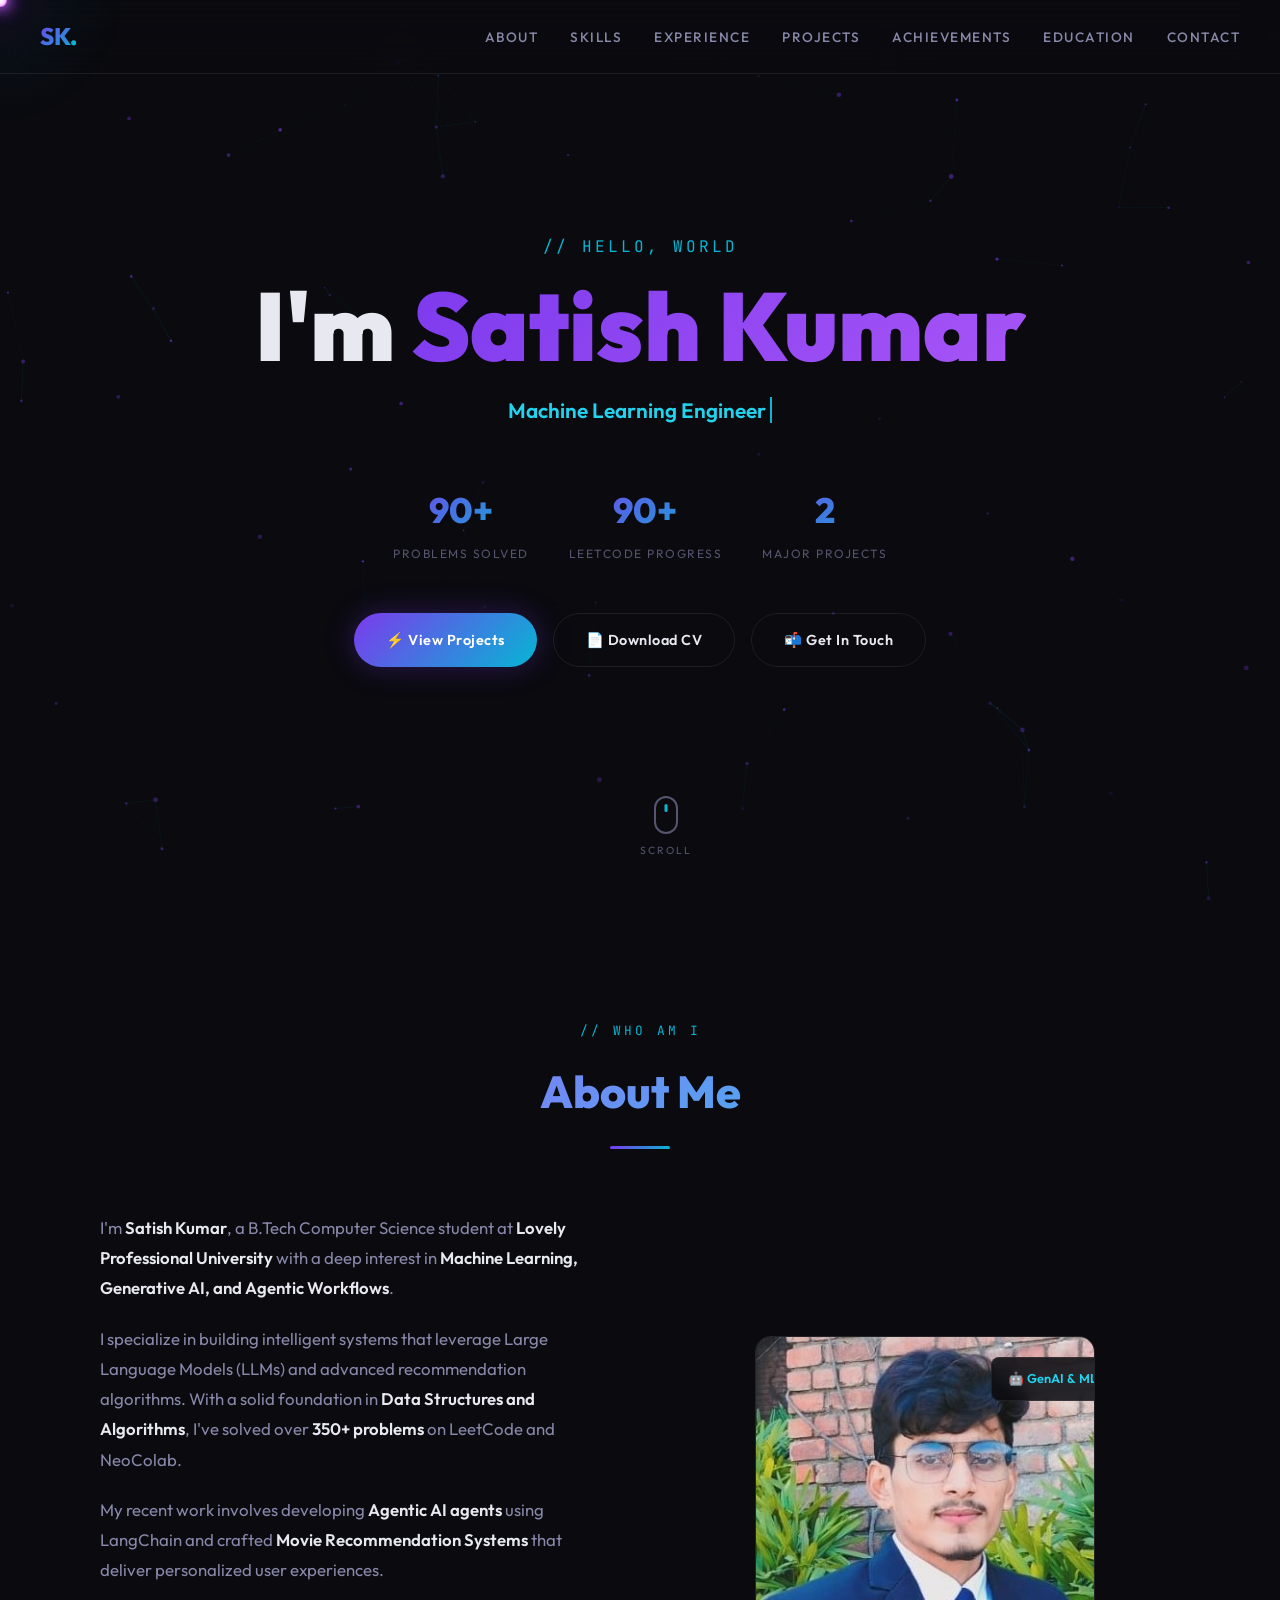
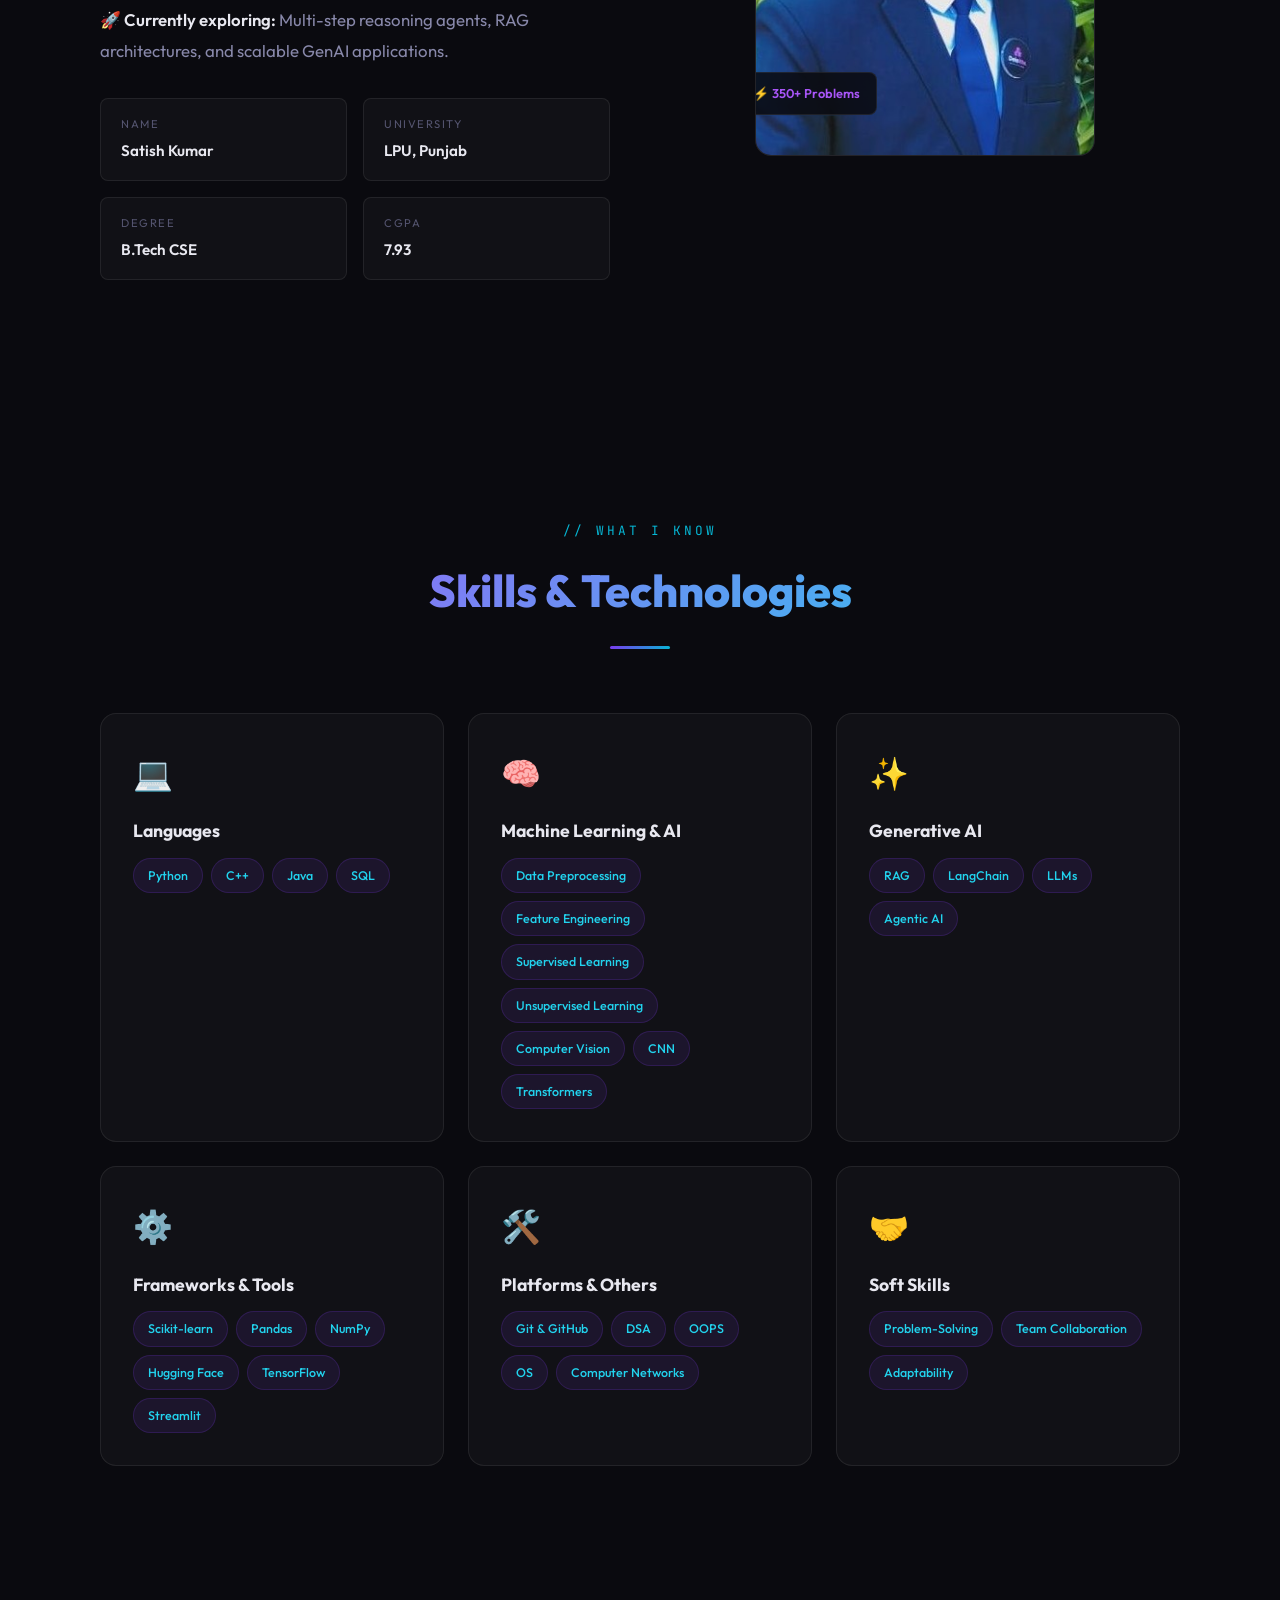
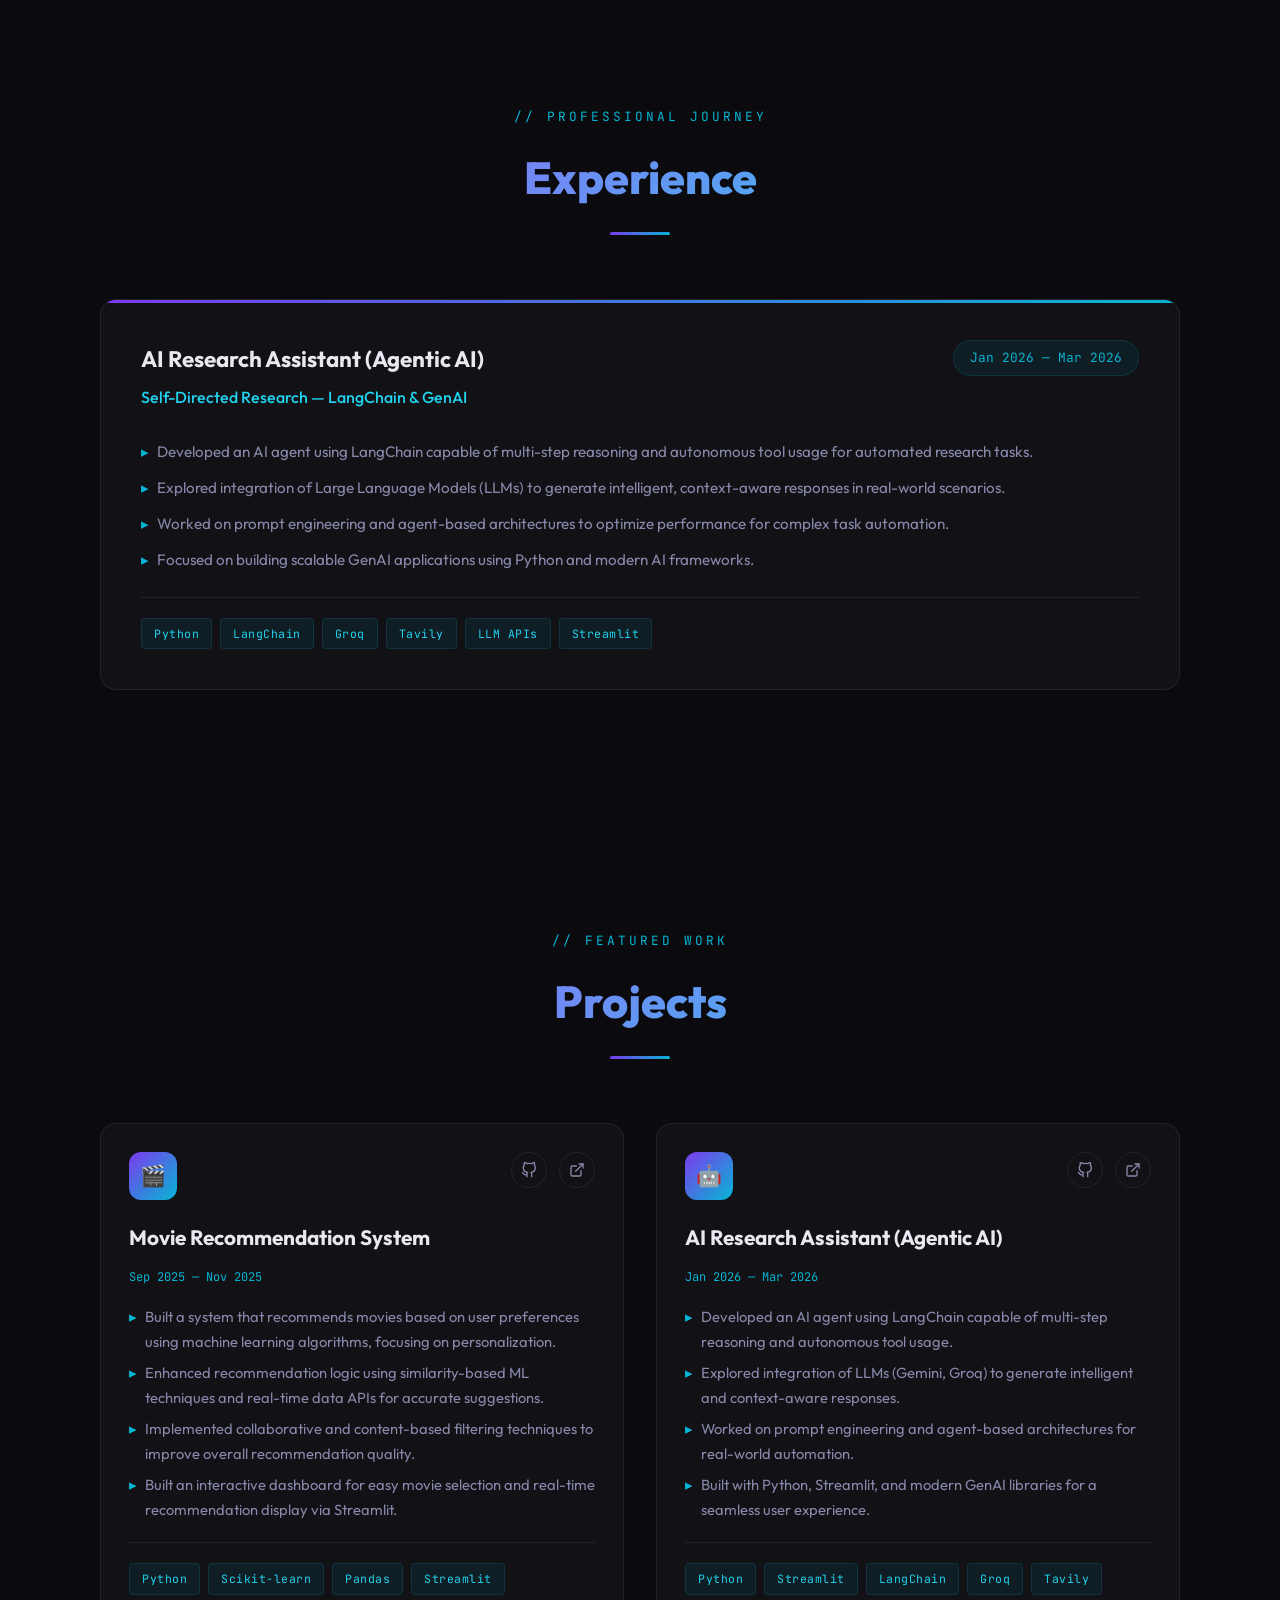
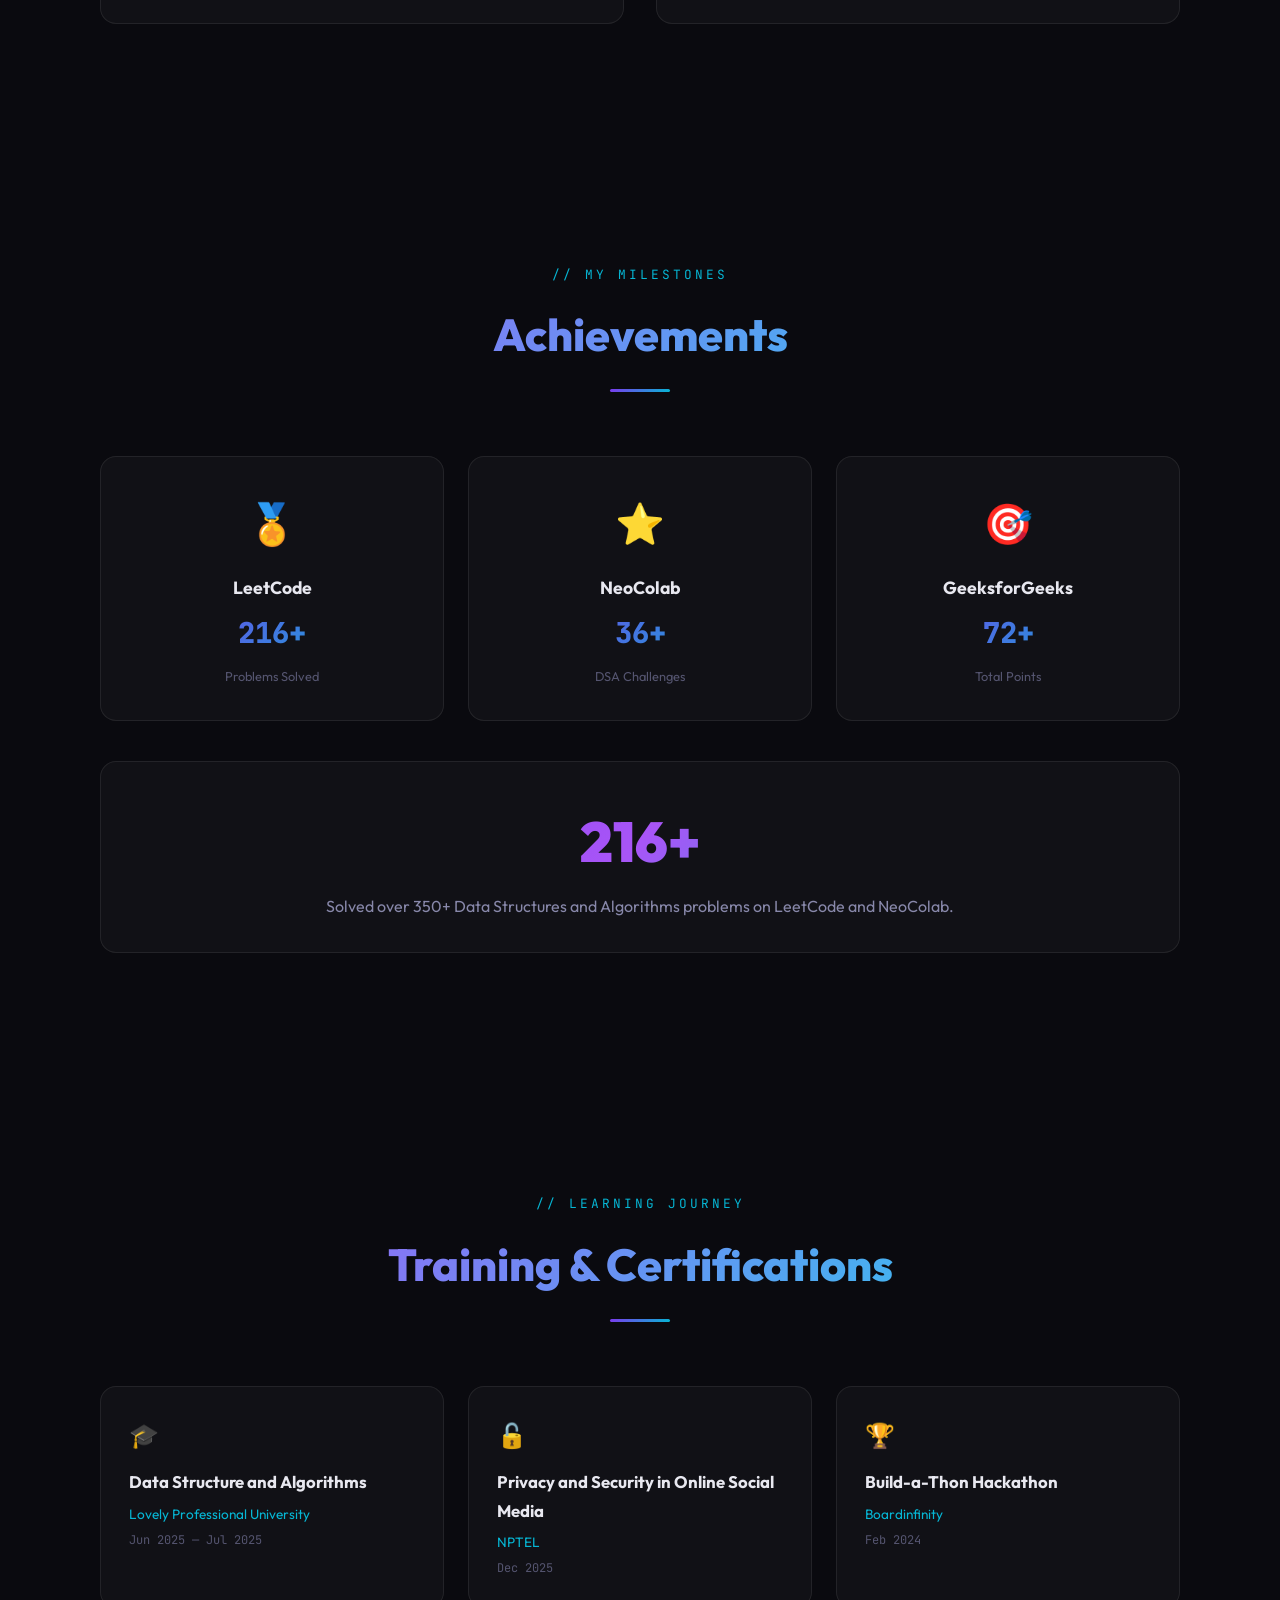
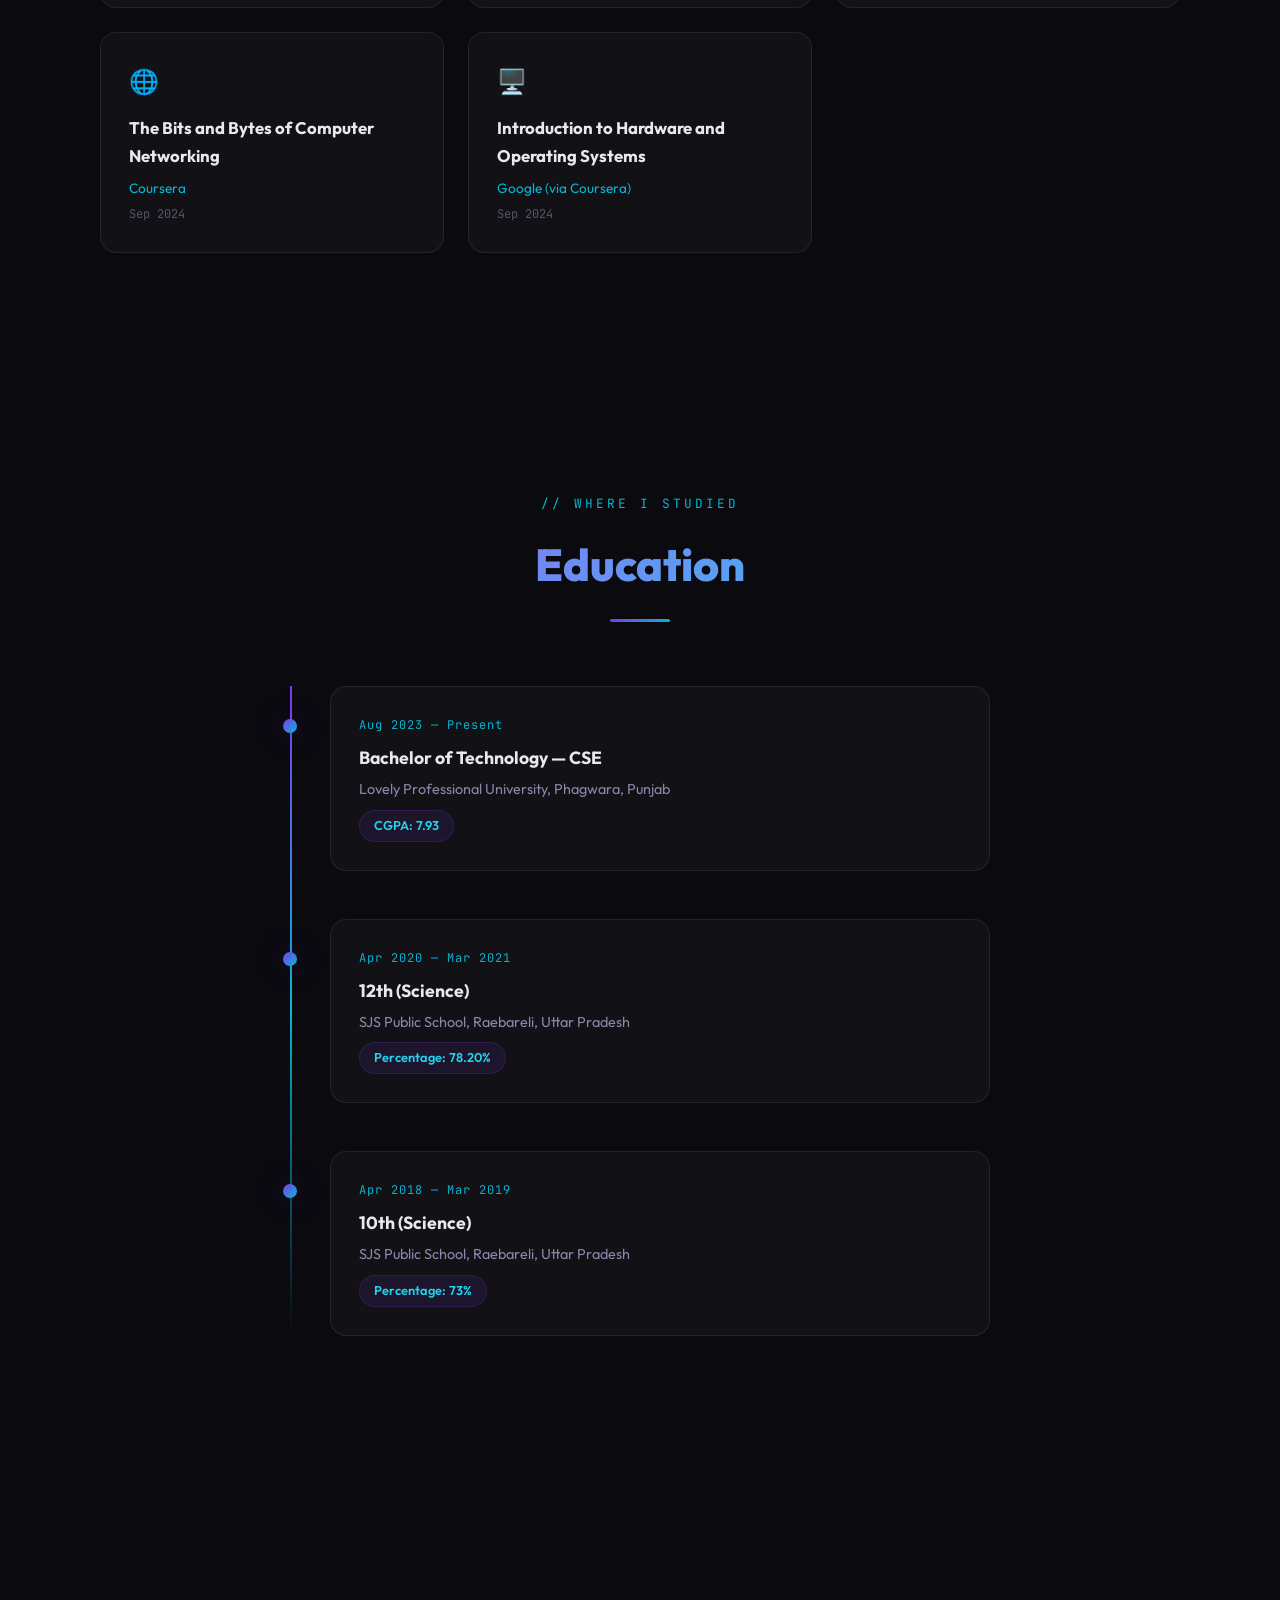
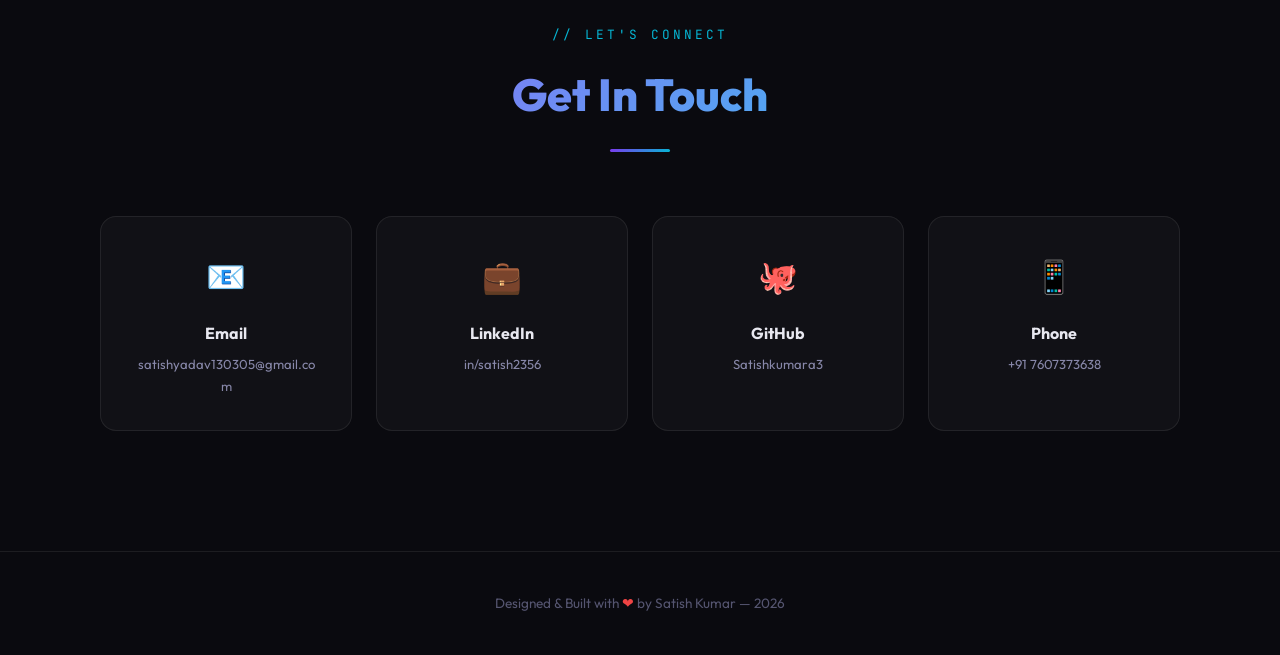
==== commit c6d4ae5f: "add portfolio files" ====
--- a/index.html
+++ b/index.html
@@ -512,10 +512,4 @@
     <script src="script.js"></script>
 </body>
 
-</html> <span class="heart">❤</span> by Dilip Kumar — 2025</p>
-    </footer>
-
-    <script src="script.js"></script>
-</body>
-
 </html>
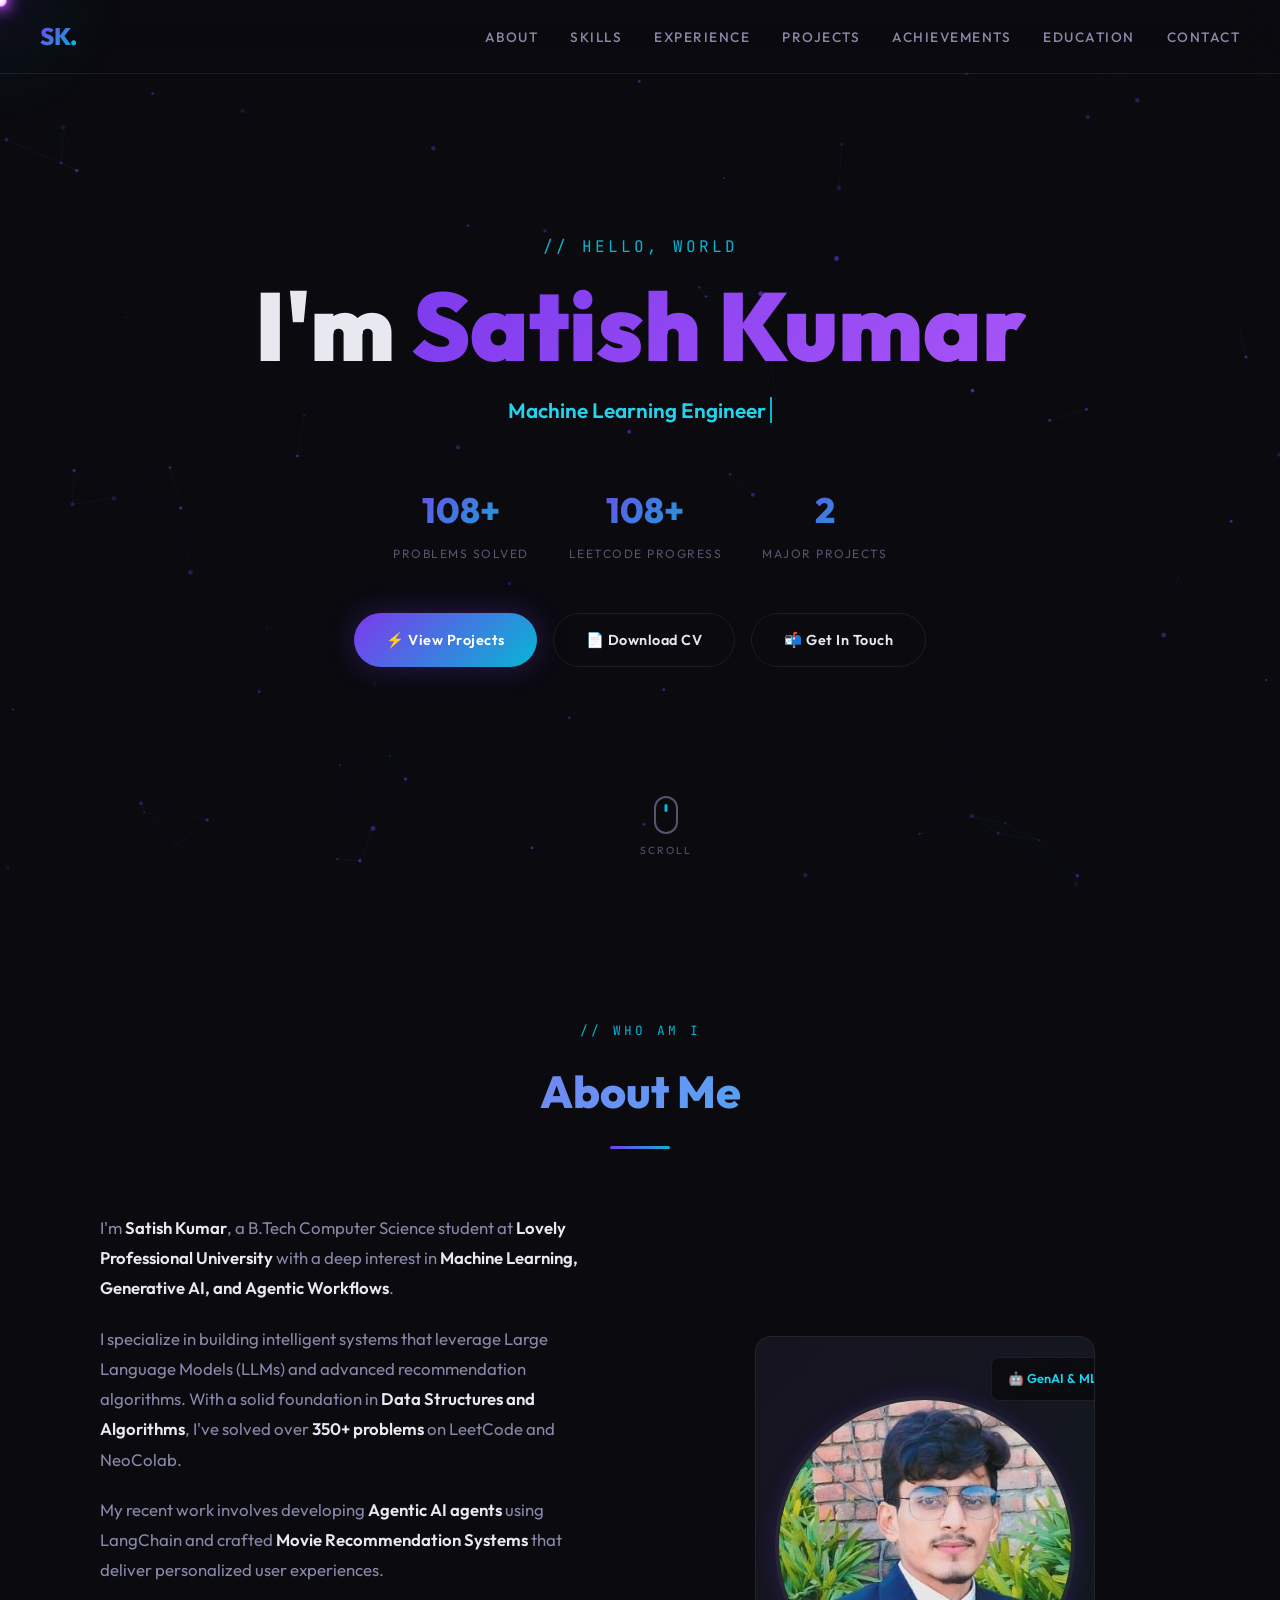
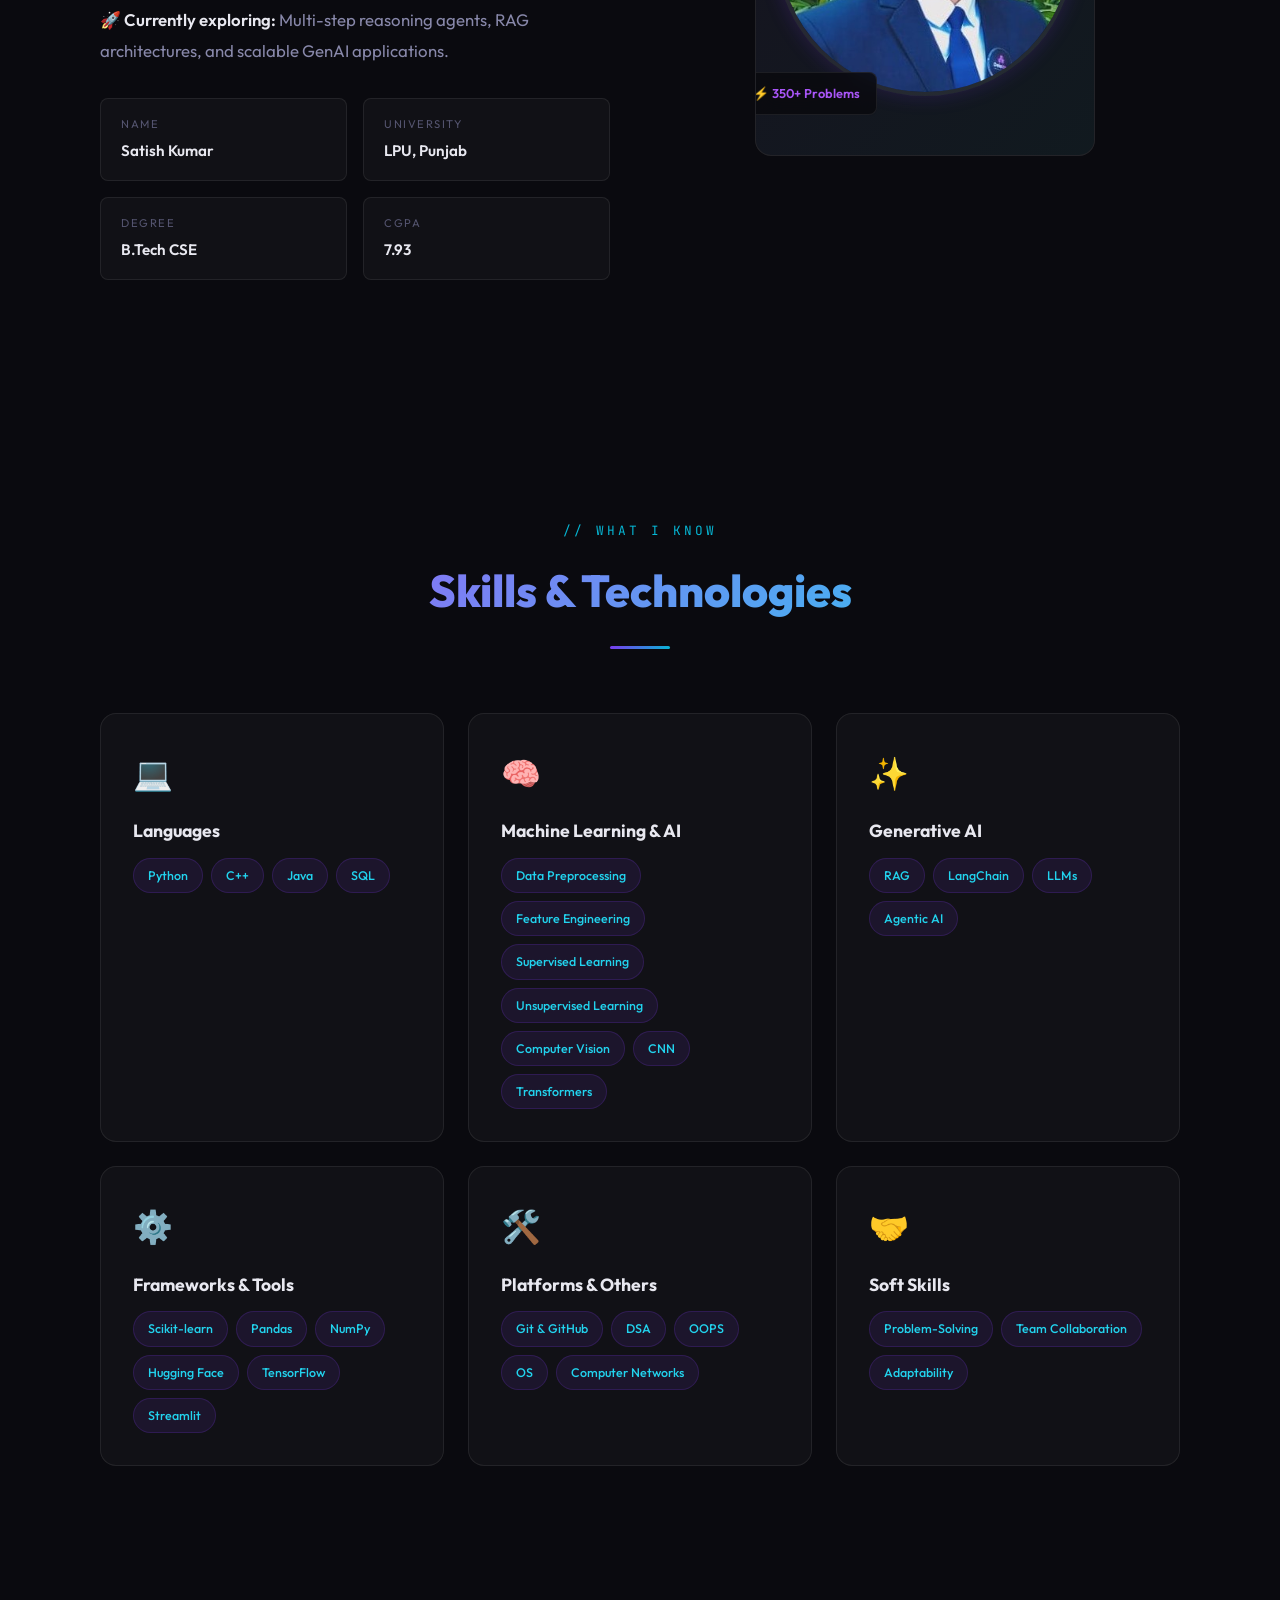
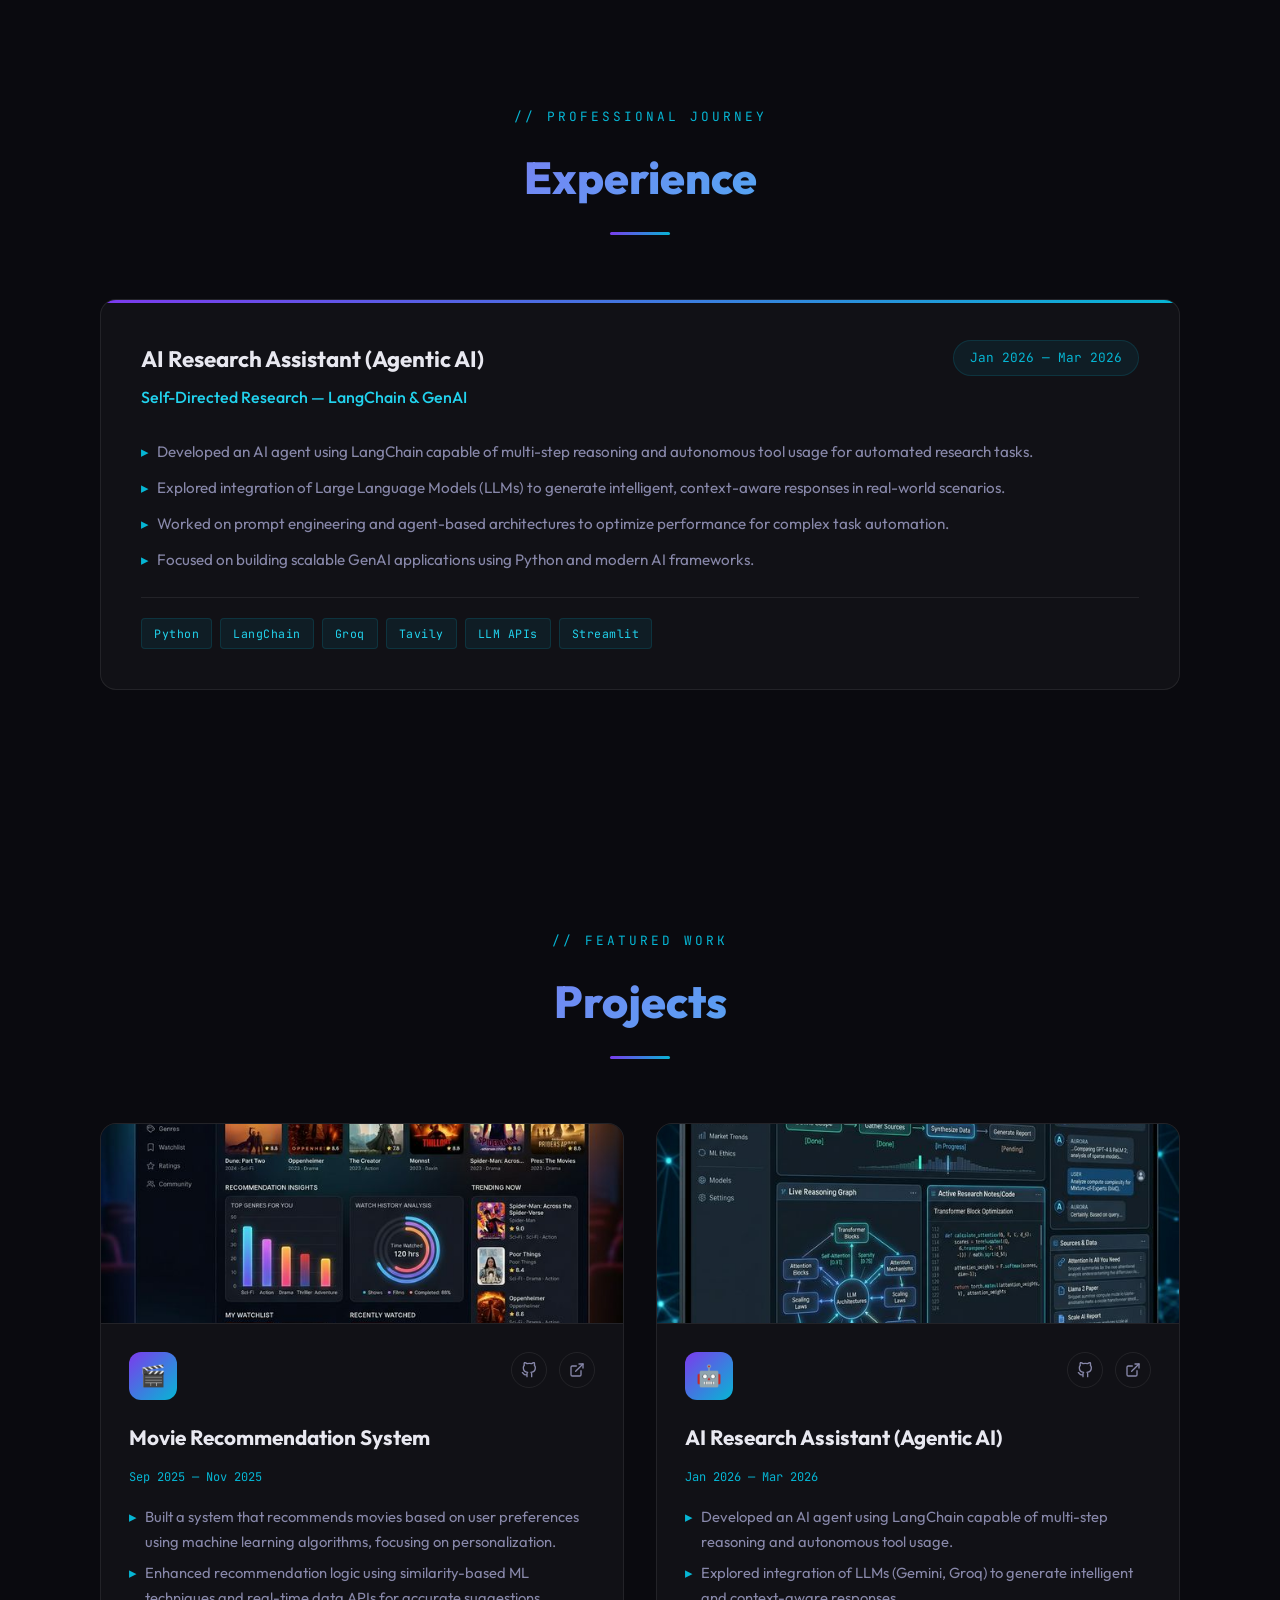
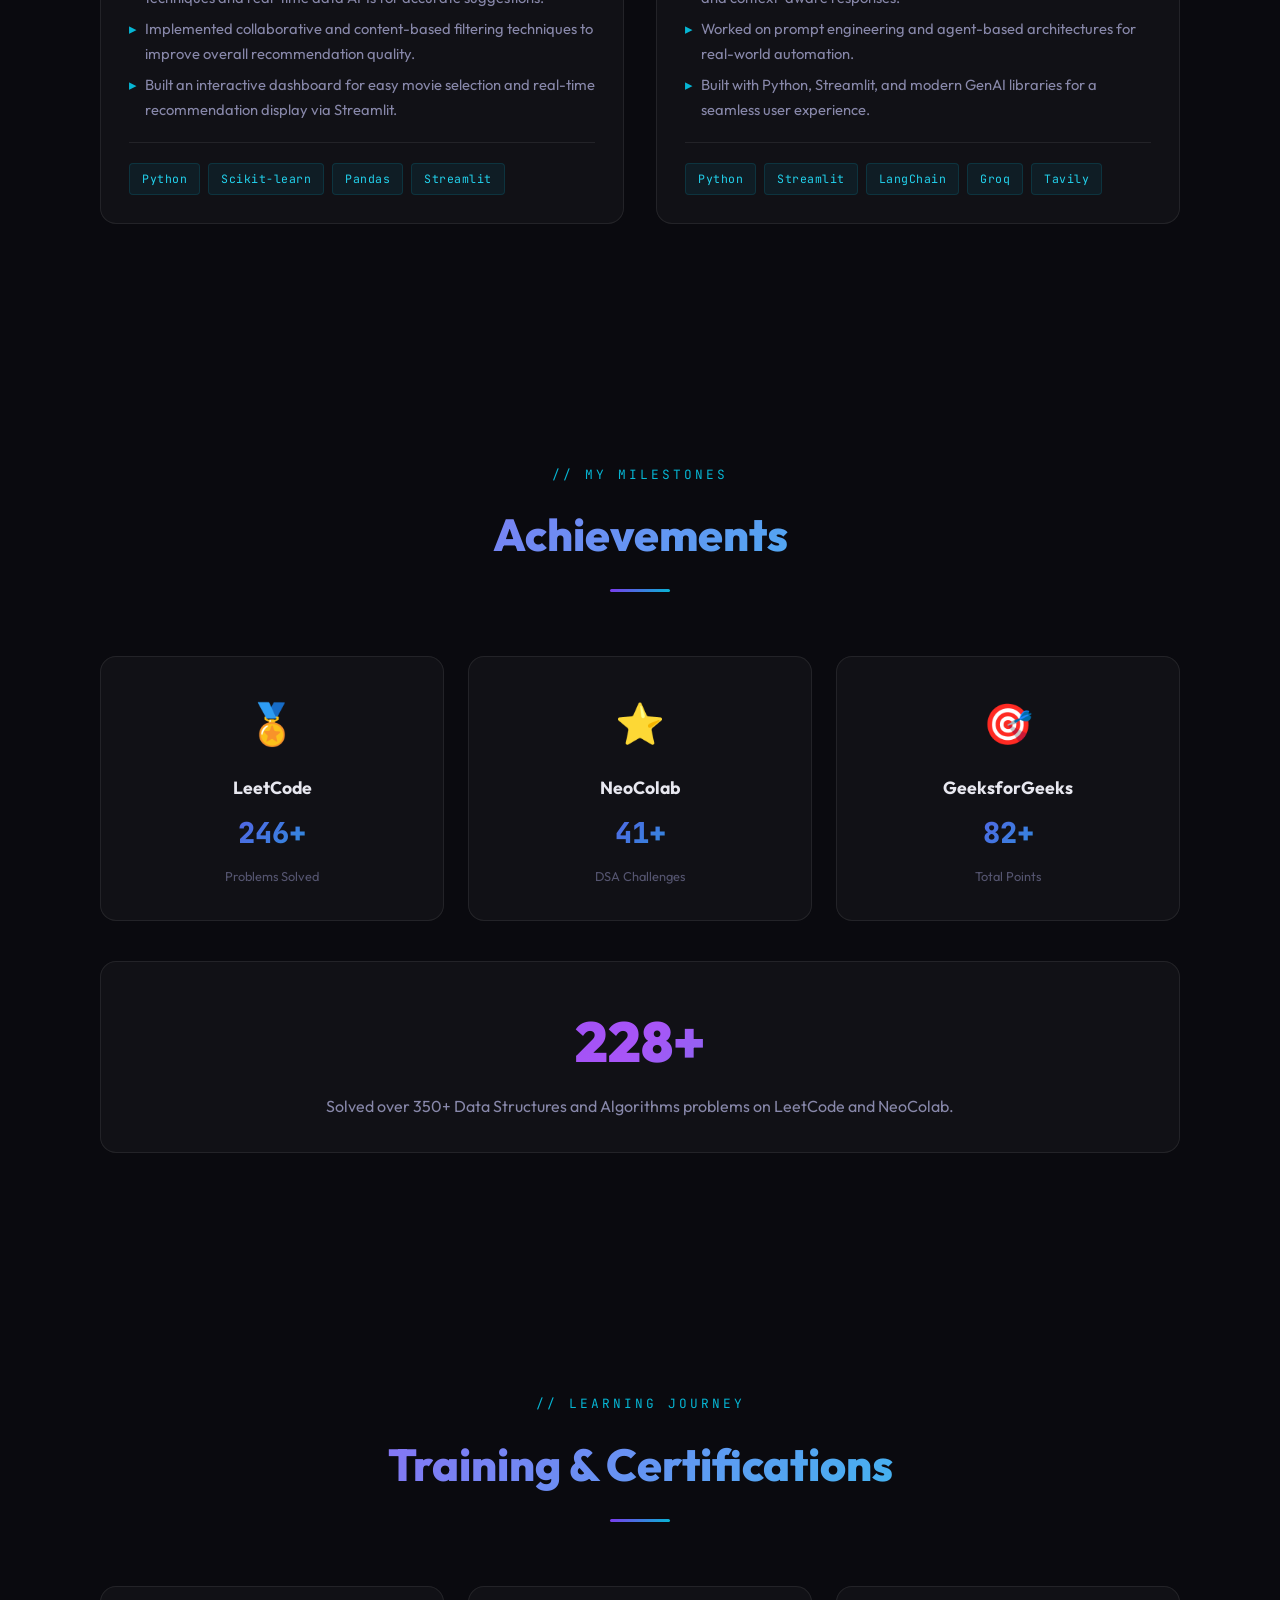
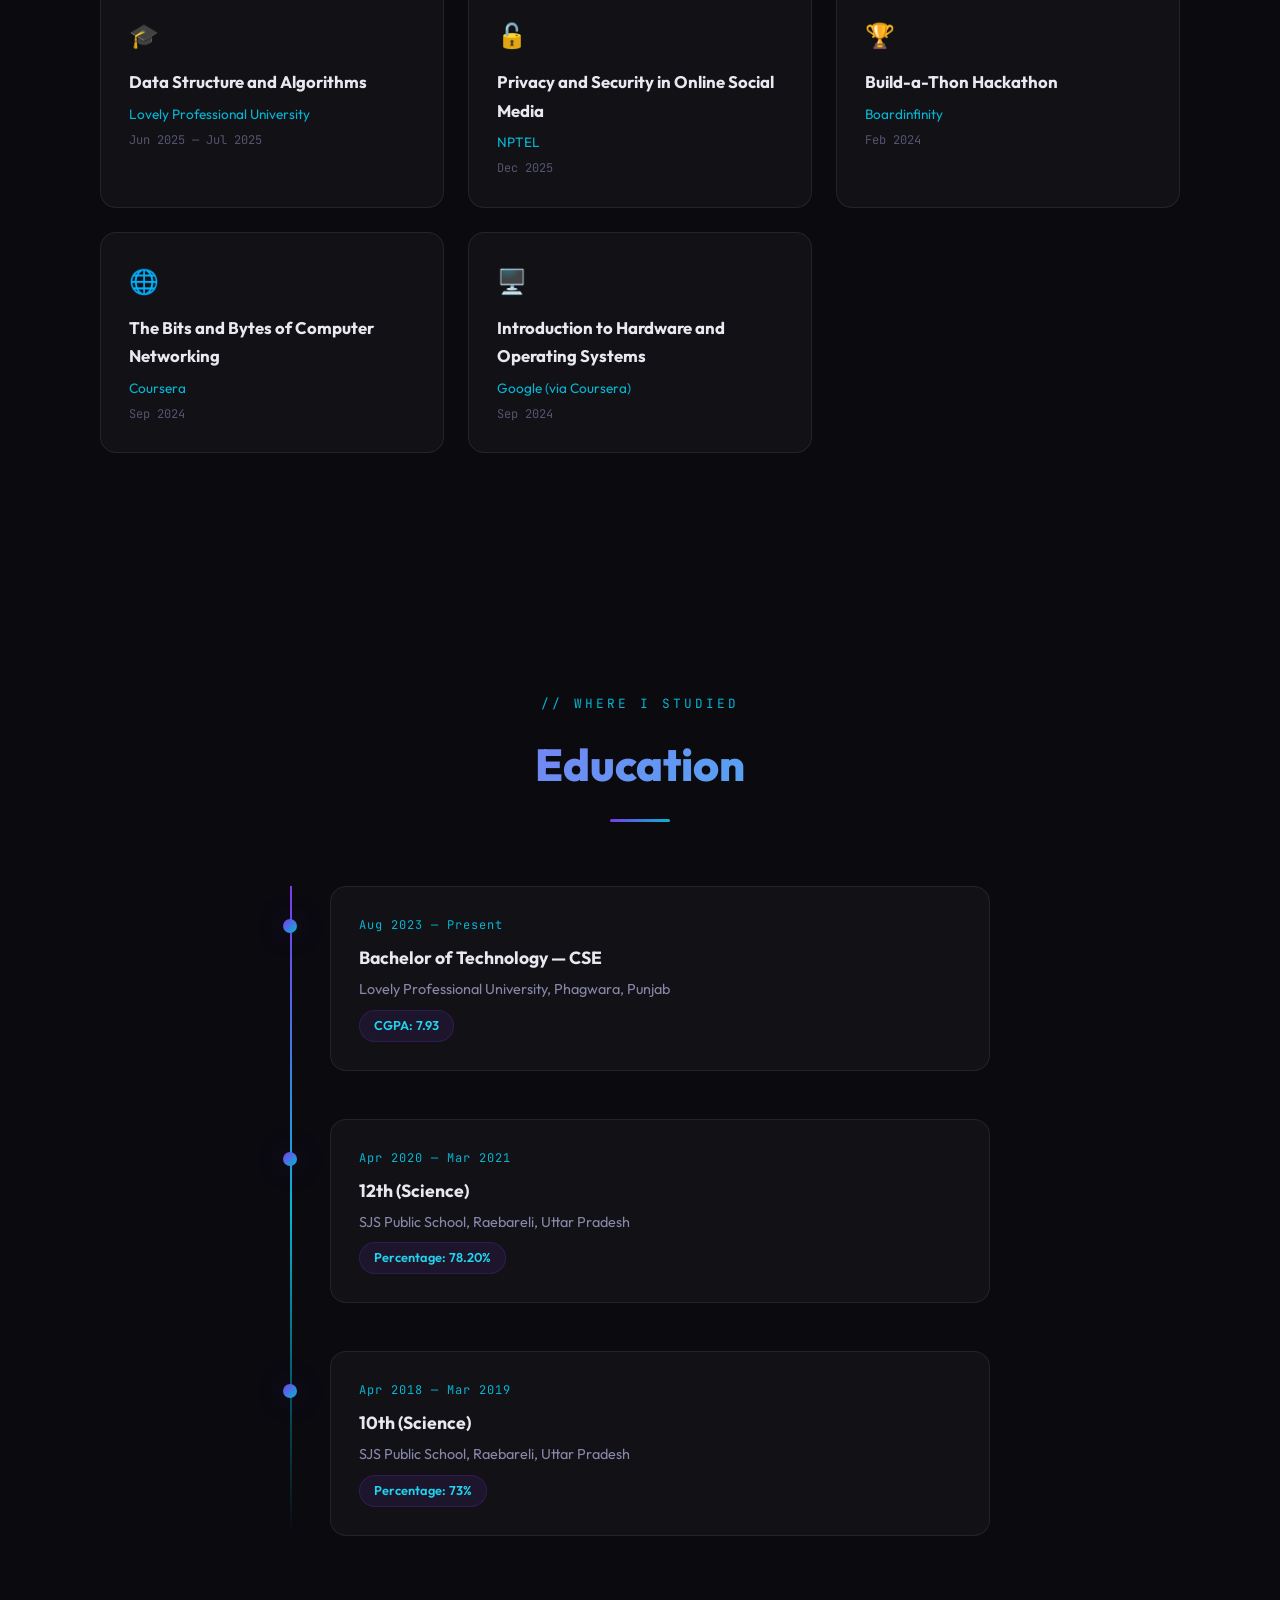
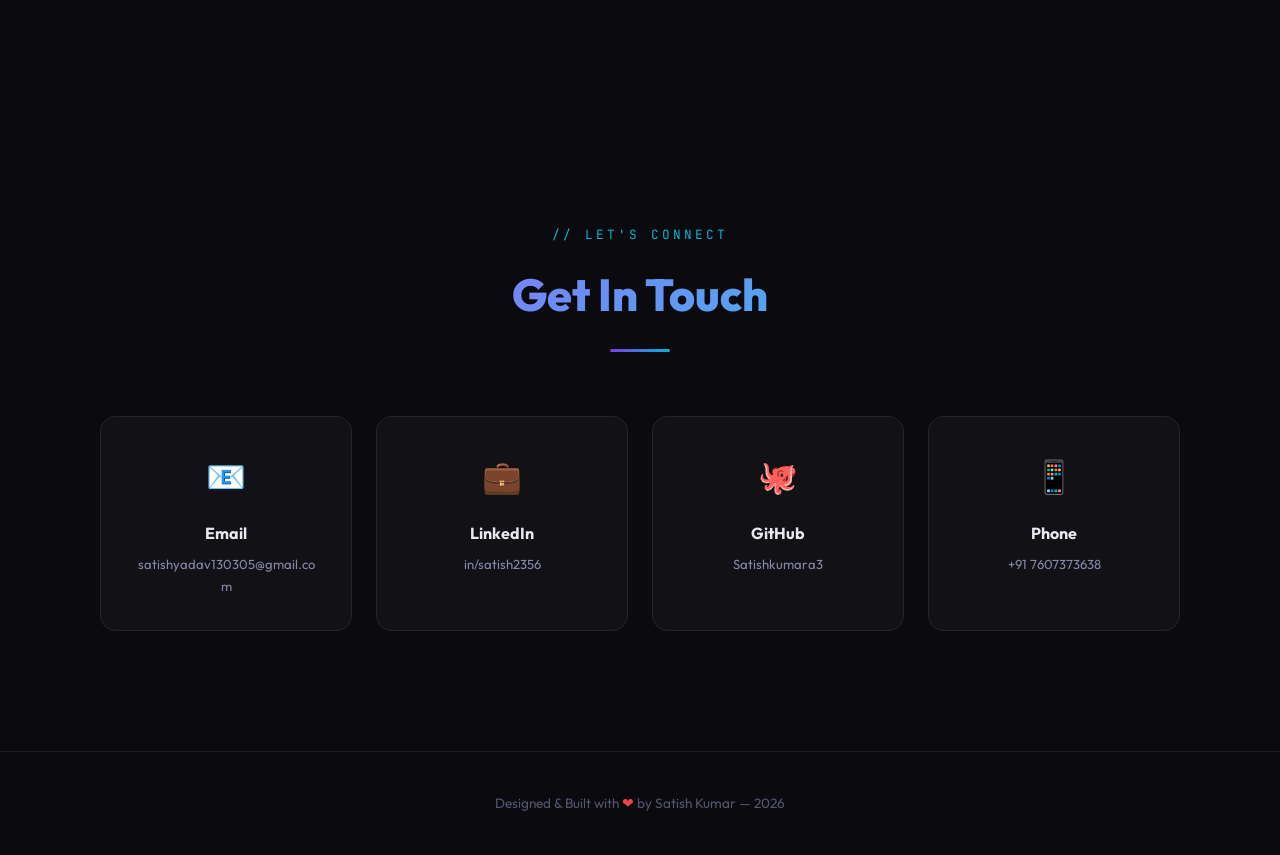
==== commit f42d0875: "feat: add generated project images to portfolio cards" ====
--- a/index.html
+++ b/index.html
@@ -269,6 +269,9 @@
         <div class="projects-grid">
             <!-- Project 1 -->
             <div class="project-card reveal">
+                <div class="project-image">
+                    <img src="movie_recommendation_system.png" alt="Movie Recommendation System" />
+                </div>
                 <div class="project-header">
                     <div class="project-icon">🎬</div>
                     <div class="project-links">
@@ -309,6 +312,9 @@
 
             <!-- Project 2 -->
             <div class="project-card reveal" style="transition-delay: 0.15s">
+                <div class="project-image">
+                    <img src="ai_research_assistant.png" alt="AI Research Assistant" />
+                </div>
                 <div class="project-header">
                     <div class="project-icon">🤖</div>
                     <div class="project-links">
--- a/style.css
+++ b/style.css
@@ -541,11 +541,14 @@
 }
 
 .about-avatar img {
-    width: 100%;
-    height: 100%;
+    width: 300px;
+    height: 300px;
+    border-radius: 50%;
     object-fit: cover;
     object-position: top;
     -webkit-text-fill-color: initial;
+    border: 4px solid var(--border-glass);
+    box-shadow: 0 0 20px rgba(124, 58, 237, 0.2);
 }
 
 .about-image-card .floating-badge {
@@ -820,6 +823,25 @@
 .project-card:hover {
     border-color: rgba(124, 58, 237, 0.4);
     box-shadow: 0 20px 60px rgba(0, 0, 0, 0.4), var(--glow-purple);
+}
+
+.project-image {
+    width: 100%;
+    height: 200px;
+    overflow: hidden;
+    position: relative;
+    border-bottom: 1px solid var(--border-glass);
+}
+
+.project-image img {
+    width: 100%;
+    height: 100%;
+    object-fit: cover;
+    transition: transform 0.6s cubic-bezier(0.165, 0.84, 0.44, 1);
+}
+
+.project-card:hover .project-image img {
+    transform: scale(1.05);
 }
 
 .project-header {
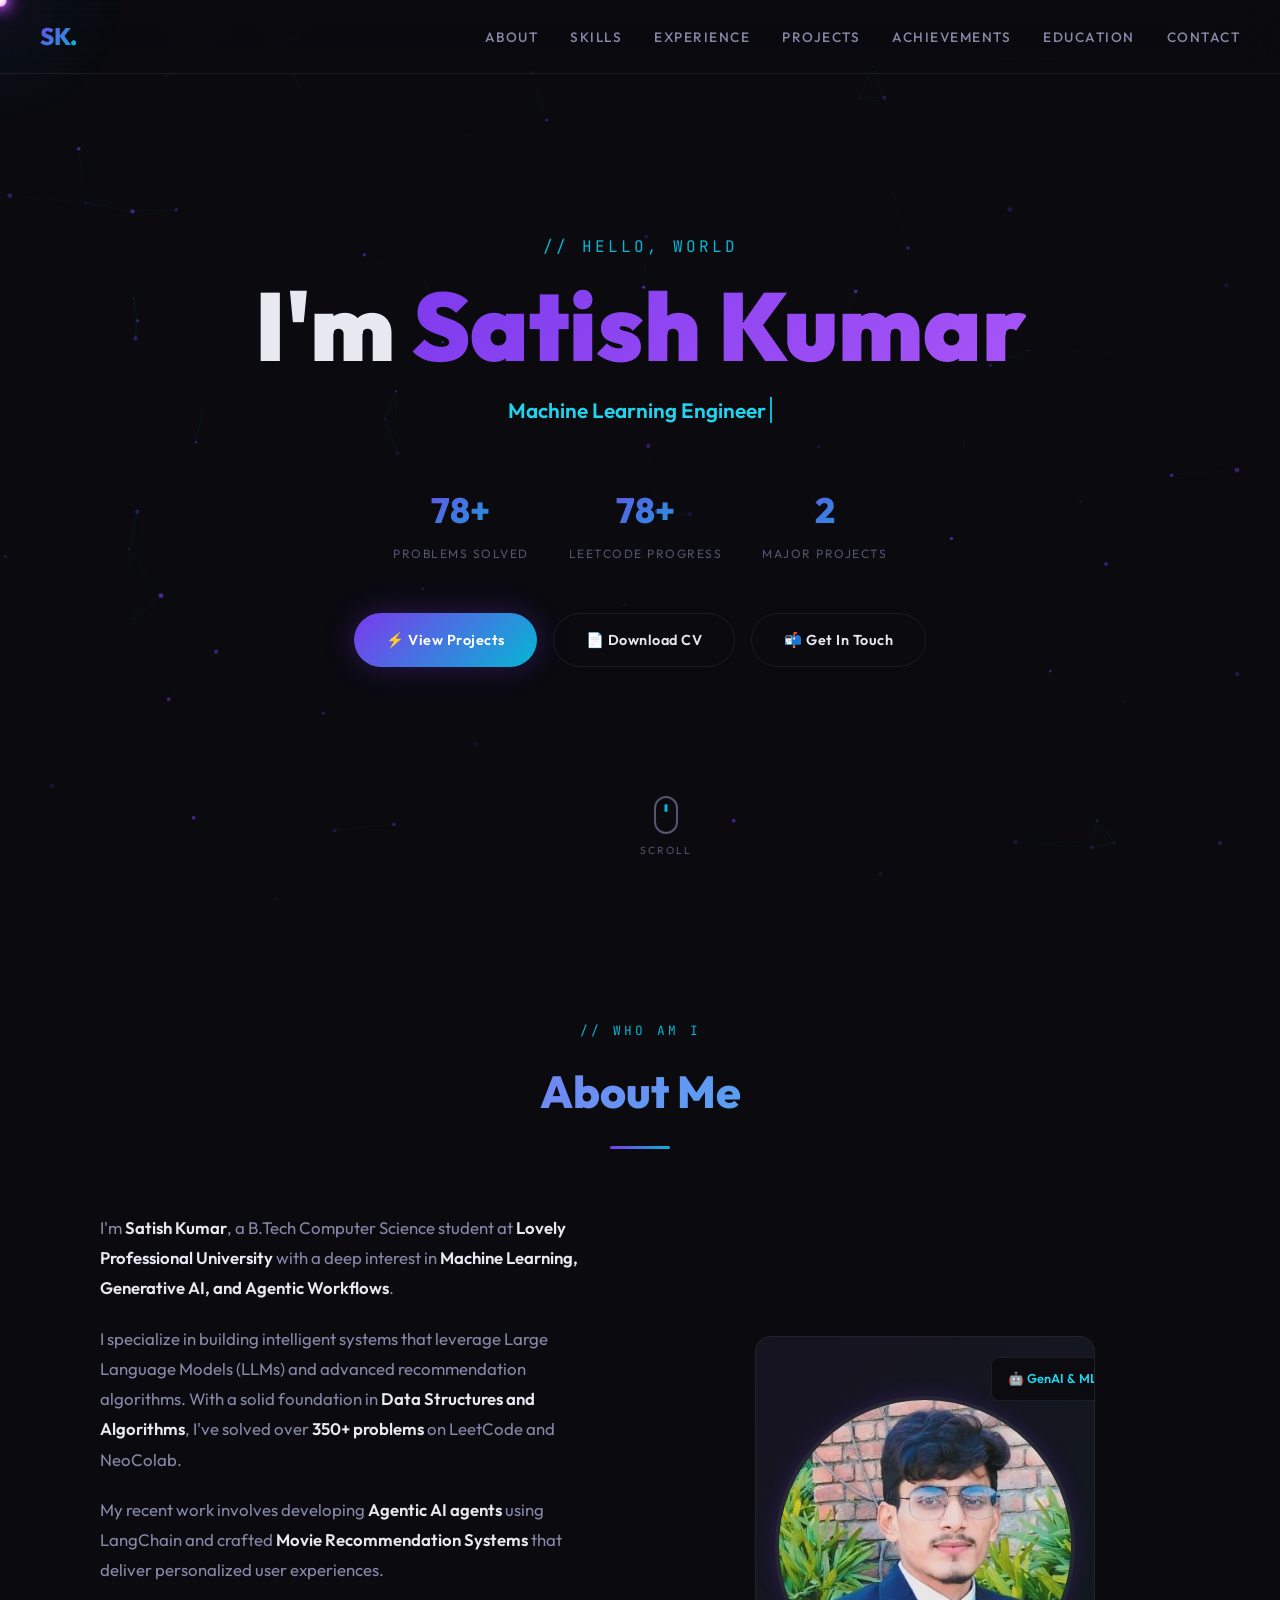
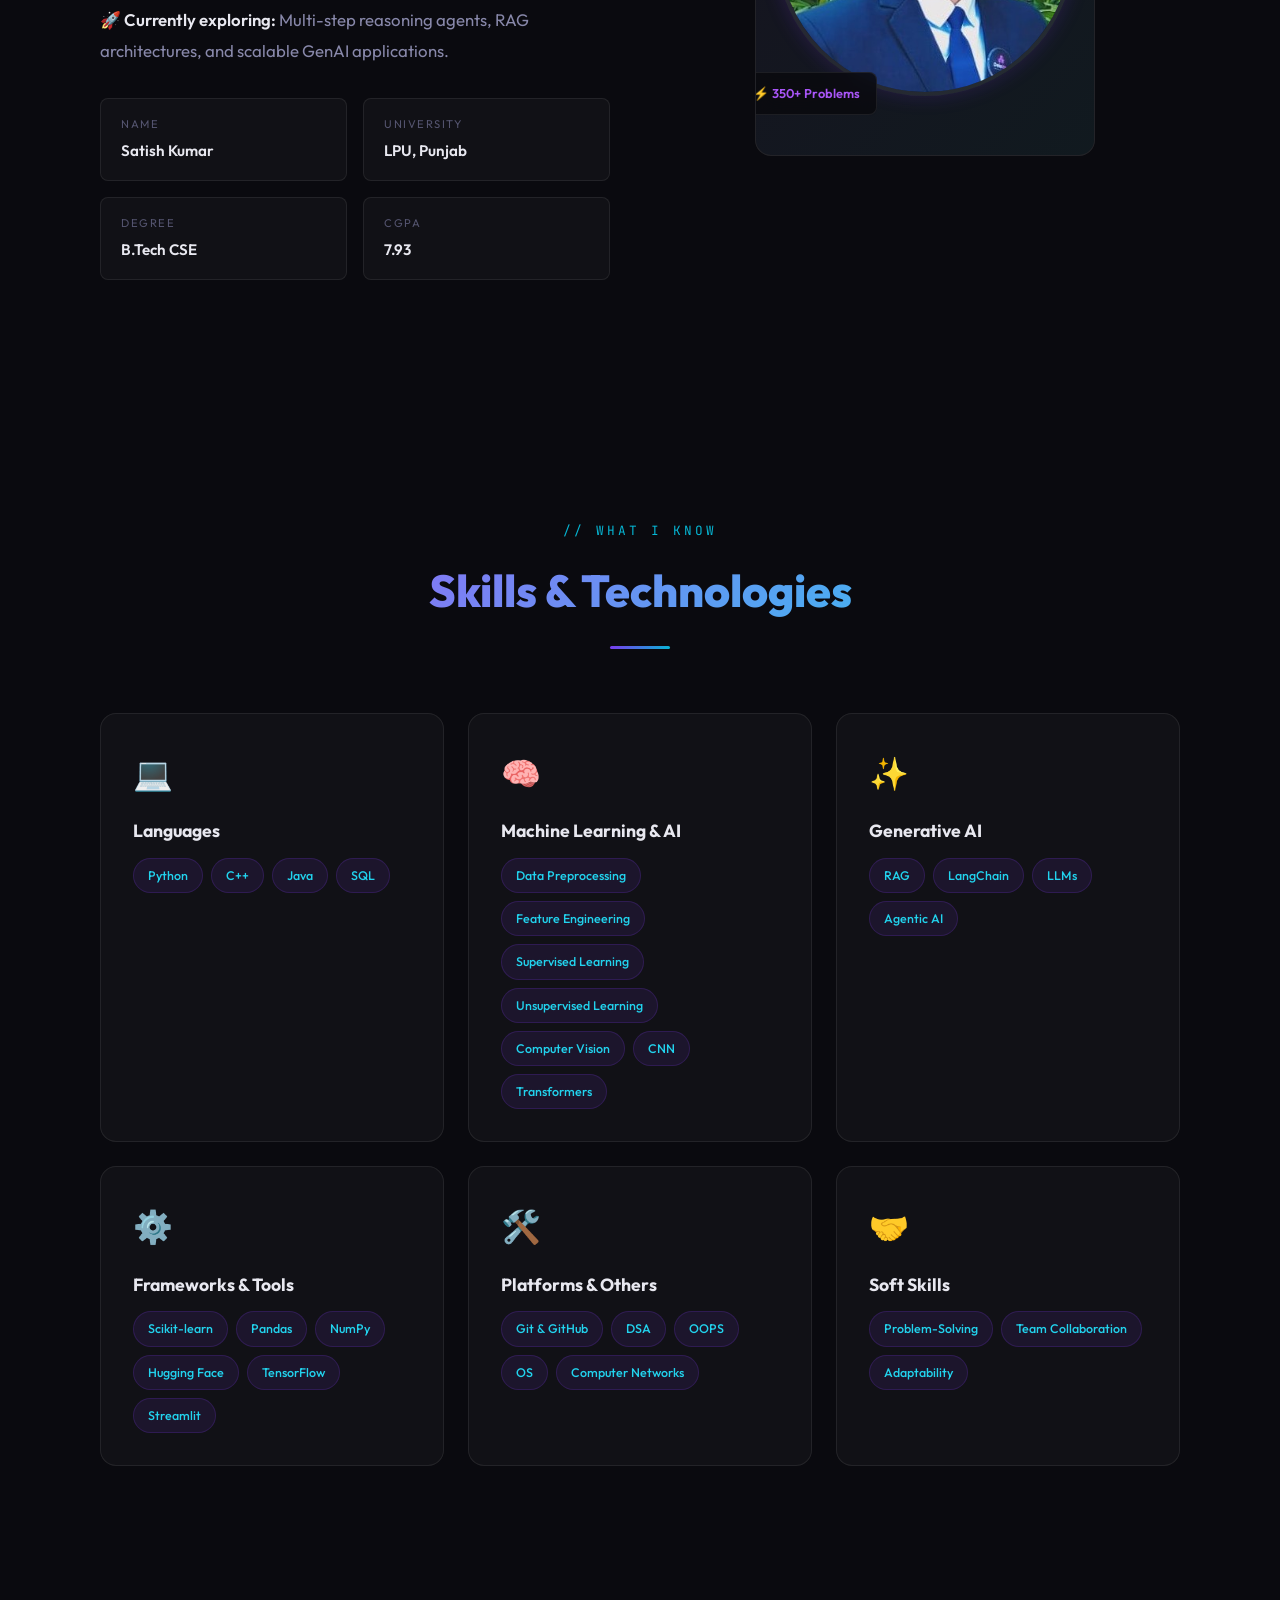
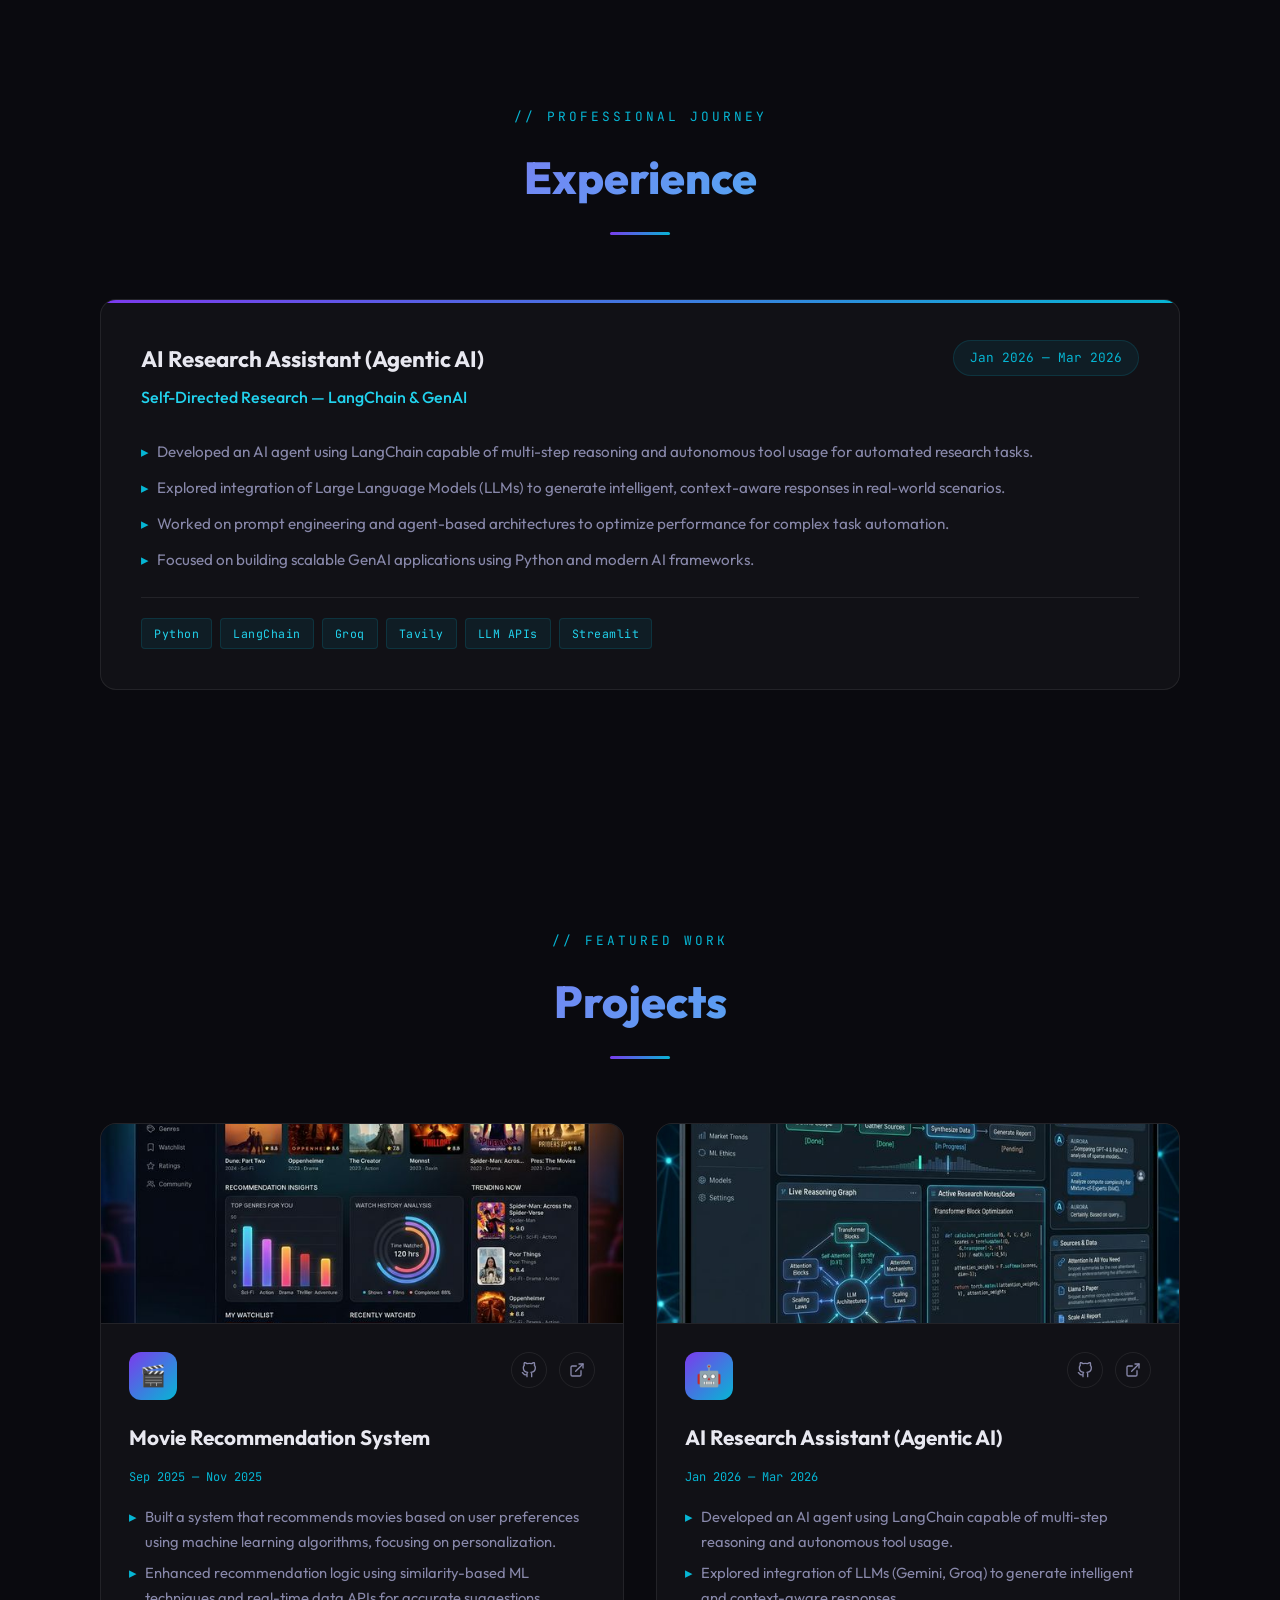
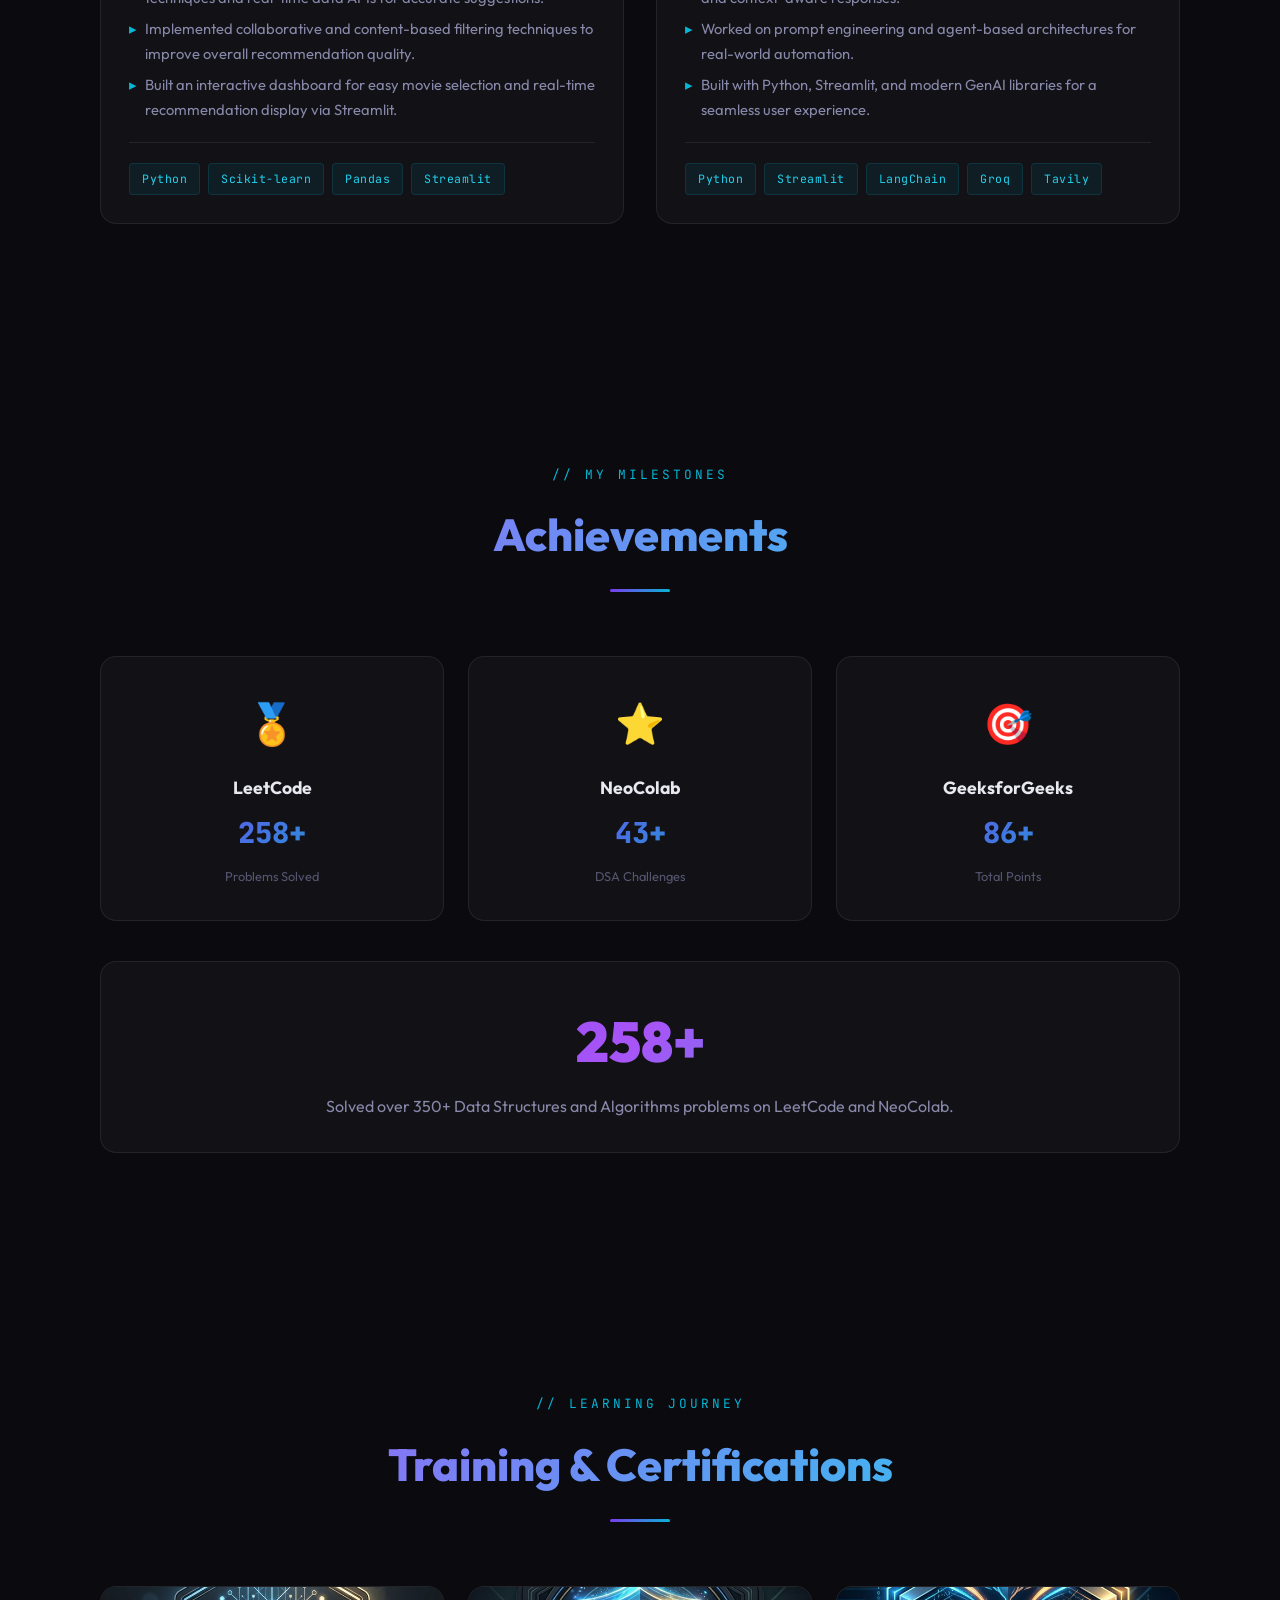
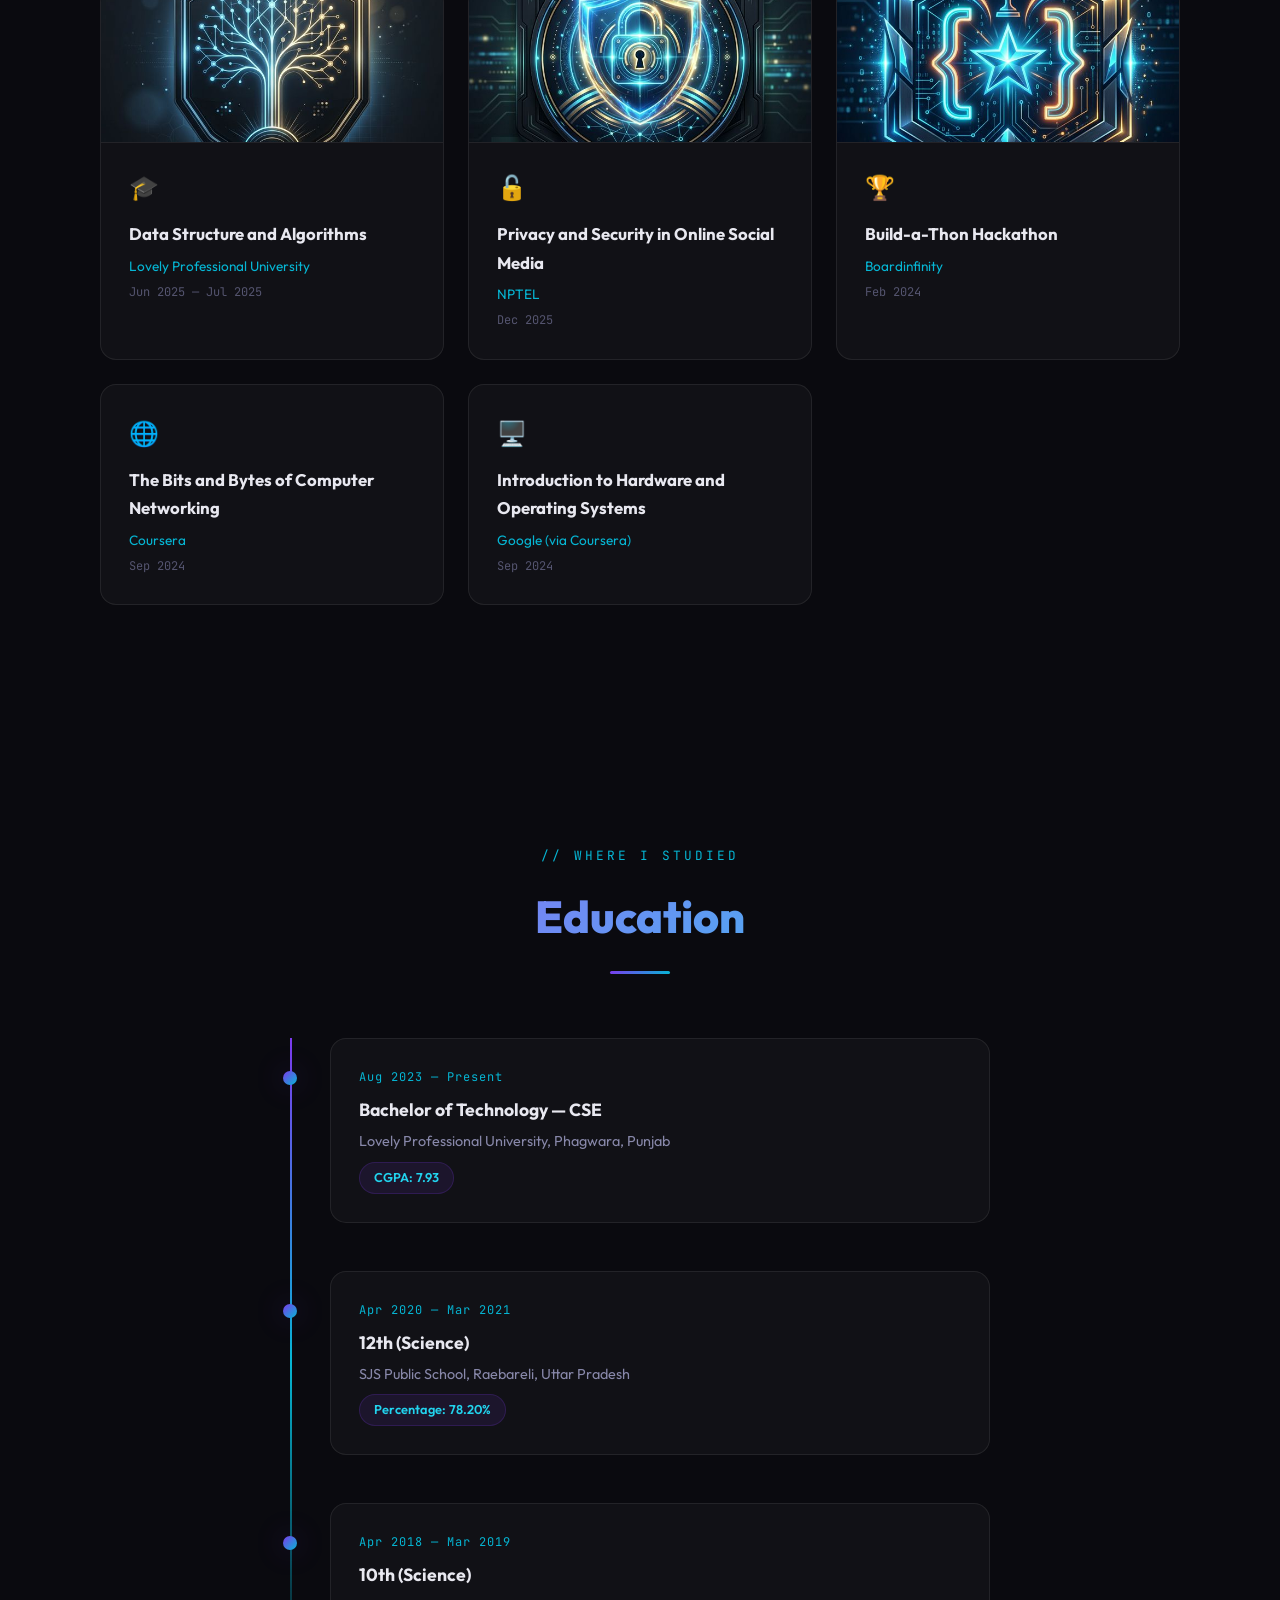
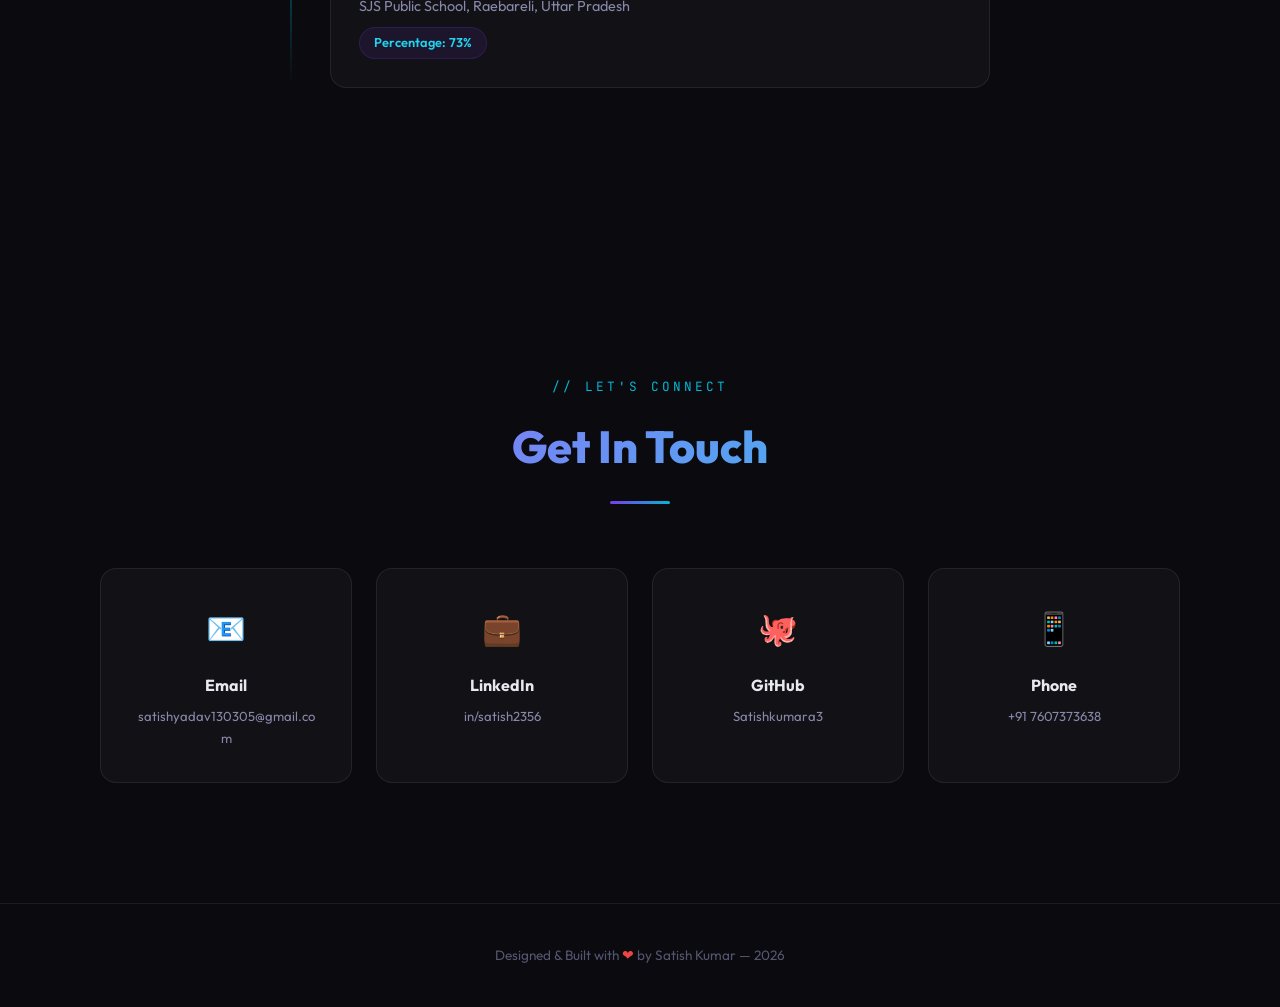
==== commit 471e5783: "feat: add first three certificate images" ====
--- a/index.html
+++ b/index.html
@@ -405,6 +405,9 @@
 
         <div class="certs-grid">
             <div class="cert-card reveal" style="transition-delay: 0.1s">
+                <div class="cert-image">
+                    <img src="cert_dsa.png" alt="Data Structure and Algorithms" />
+                </div>
                 <span class="cert-badge">🎓</span>
                 <h3>Data Structure and Algorithms</h3>
                 <p class="cert-issuer">Lovely Professional University</p>
@@ -412,6 +415,9 @@
             </div>
 
             <div class="cert-card reveal" style="transition-delay: 0.2s">
+                <div class="cert-image">
+                    <img src="cert_privacy.png" alt="Privacy and Security" />
+                </div>
                 <span class="cert-badge">🔓</span>
                 <h3>Privacy and Security in Online Social Media</h3>
                 <p class="cert-issuer">NPTEL</p>
@@ -419,6 +425,9 @@
             </div>
 
             <div class="cert-card reveal" style="transition-delay: 0.3s">
+                <div class="cert-image">
+                    <img src="cert_hackathon.png" alt="Build-a-Thon Hackathon" />
+                </div>
                 <span class="cert-badge">🏆</span>
                 <h3>Build-a-Thon Hackathon</h3>
                 <p class="cert-issuer">Boardinfinity</p>
--- a/style.css
+++ b/style.css
@@ -960,7 +960,49 @@
     text-align: center;
     transition: all var(--transition);
     position: relative;
+}
+
+/* ===== CERTIFICATIONS ===== */
+.certs-grid {
+    display: grid;
+    grid-template-columns: repeat(auto-fill, minmax(300px, 1fr));
+    gap: 24px;
+}
+
+.cert-card {
+    background: var(--bg-glass);
+    border: 1px solid var(--border-glass);
+    border-radius: var(--radius);
+    padding: 32px;
+    transition: all var(--transition);
+    position: relative;
     overflow: hidden;
+}
+
+.cert-image {
+    width: calc(100% + 64px);
+    height: 160px;
+    margin: -32px -32px 24px -32px;
+    position: relative;
+    overflow: hidden;
+    border-bottom: 1px solid var(--border-glass);
+}
+
+.cert-image img {
+    width: 100%;
+    height: 100%;
+    object-fit: cover;
+    transition: transform 0.6s cubic-bezier(0.165, 0.84, 0.44, 1);
+}
+
+.cert-card:hover .cert-image img {
+    transform: scale(1.05);
+}
+
+.cert-card:hover {
+    border-color: rgba(124, 58, 237, 0.3);
+    transform: translateY(-5px);
+    box-shadow: var(--glow-purple);
 }
 
 .achievement-card::after {
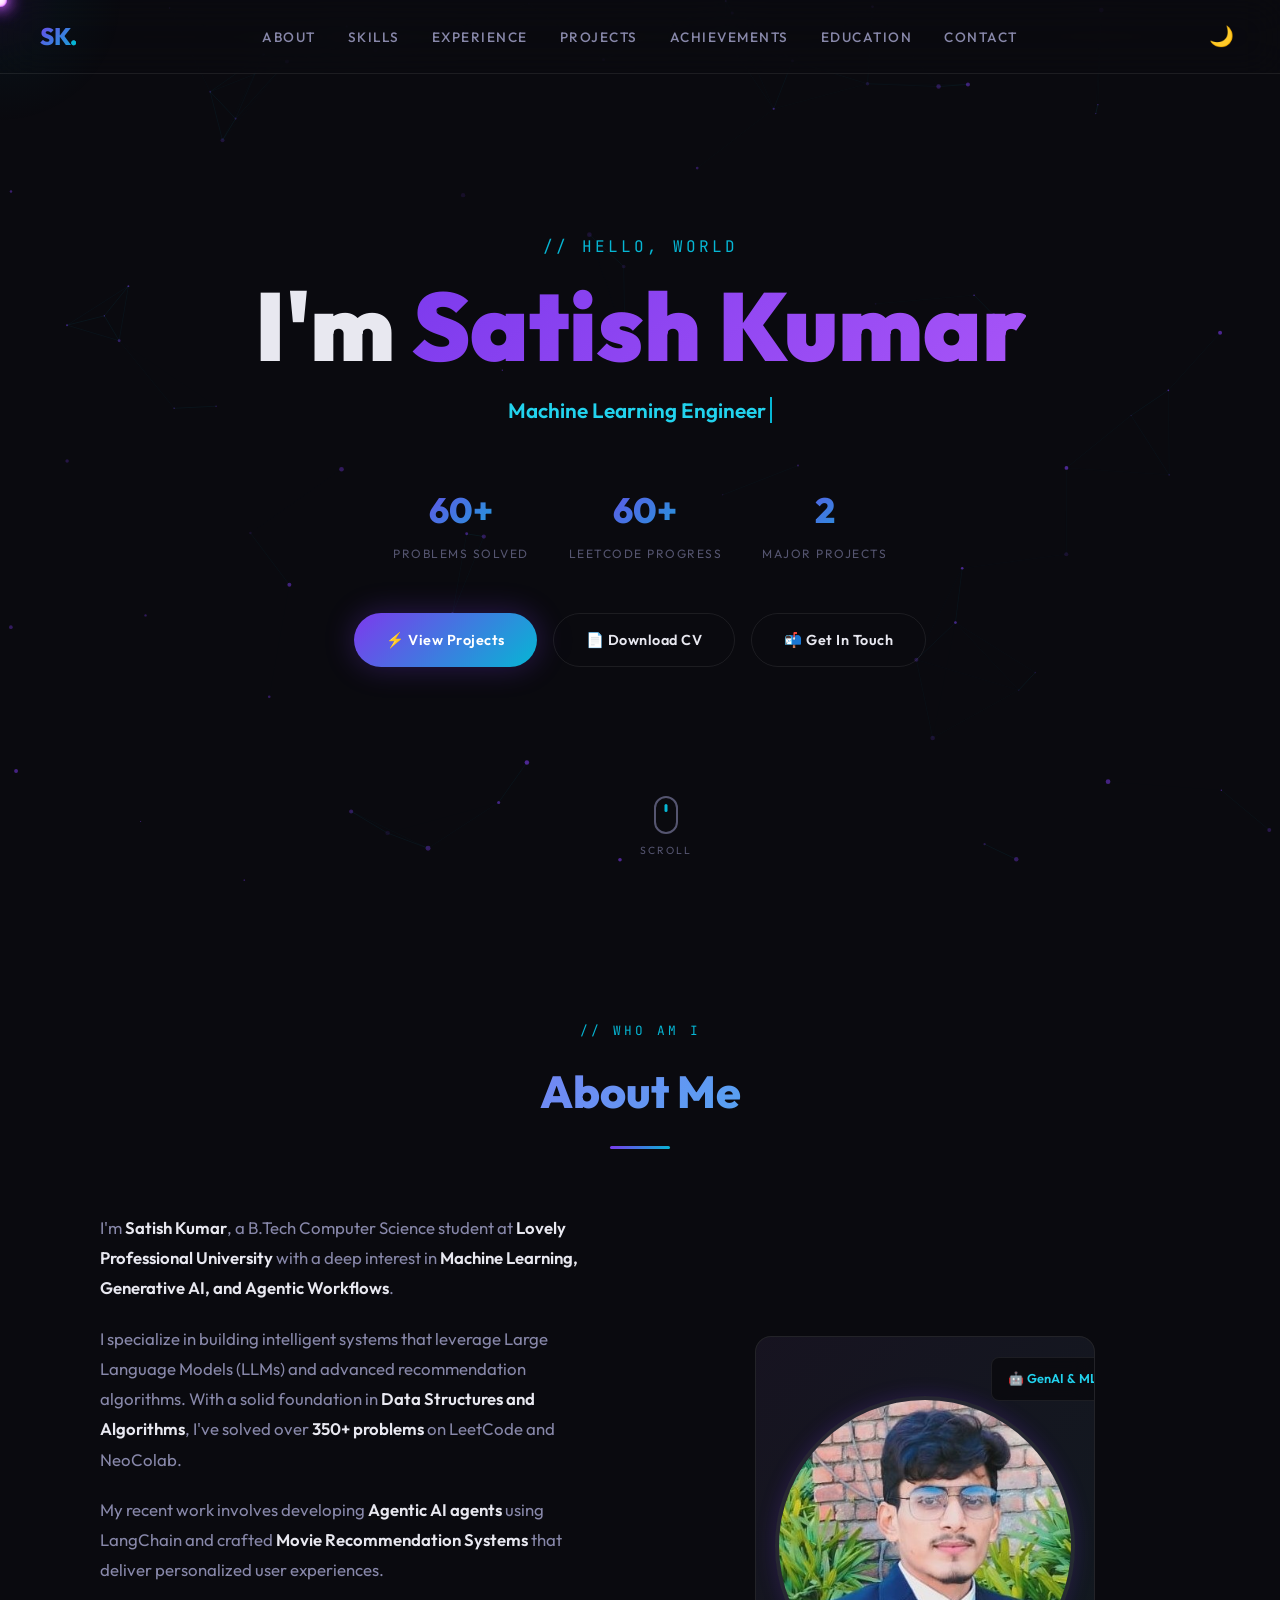
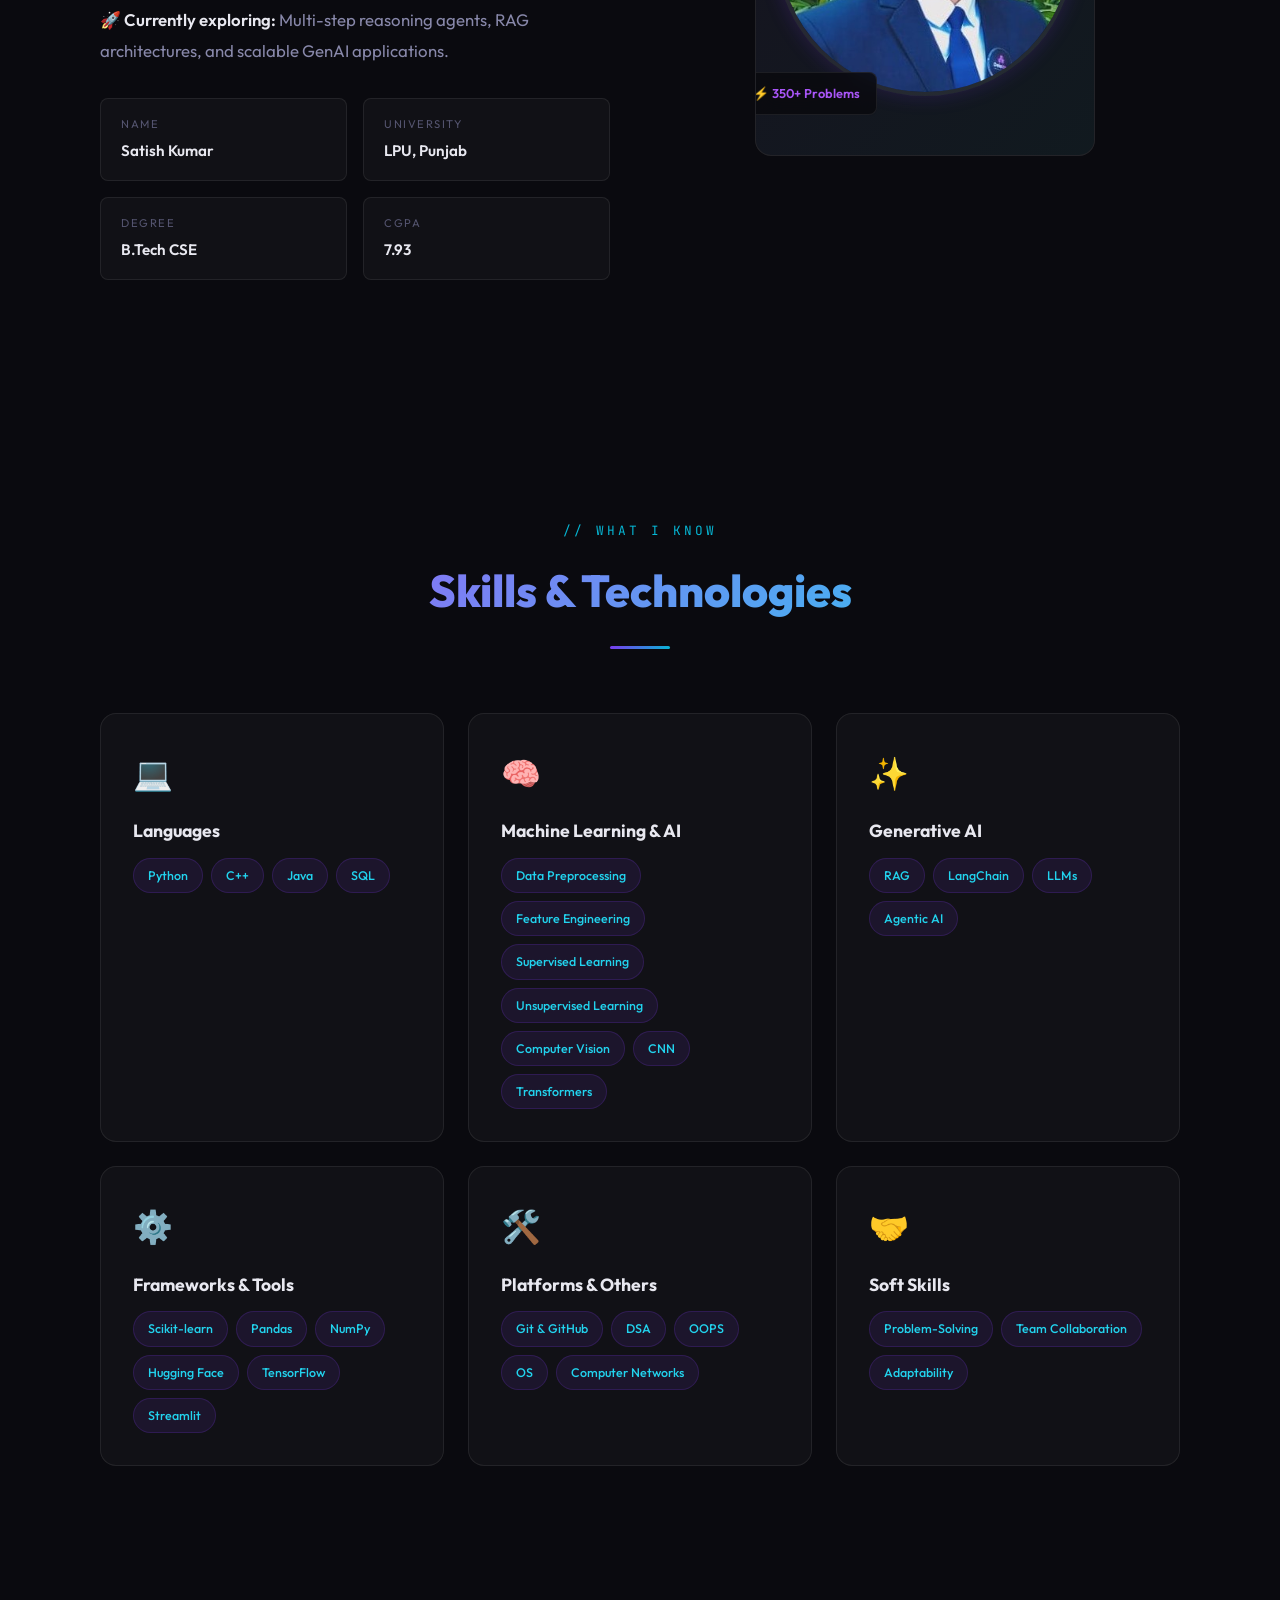
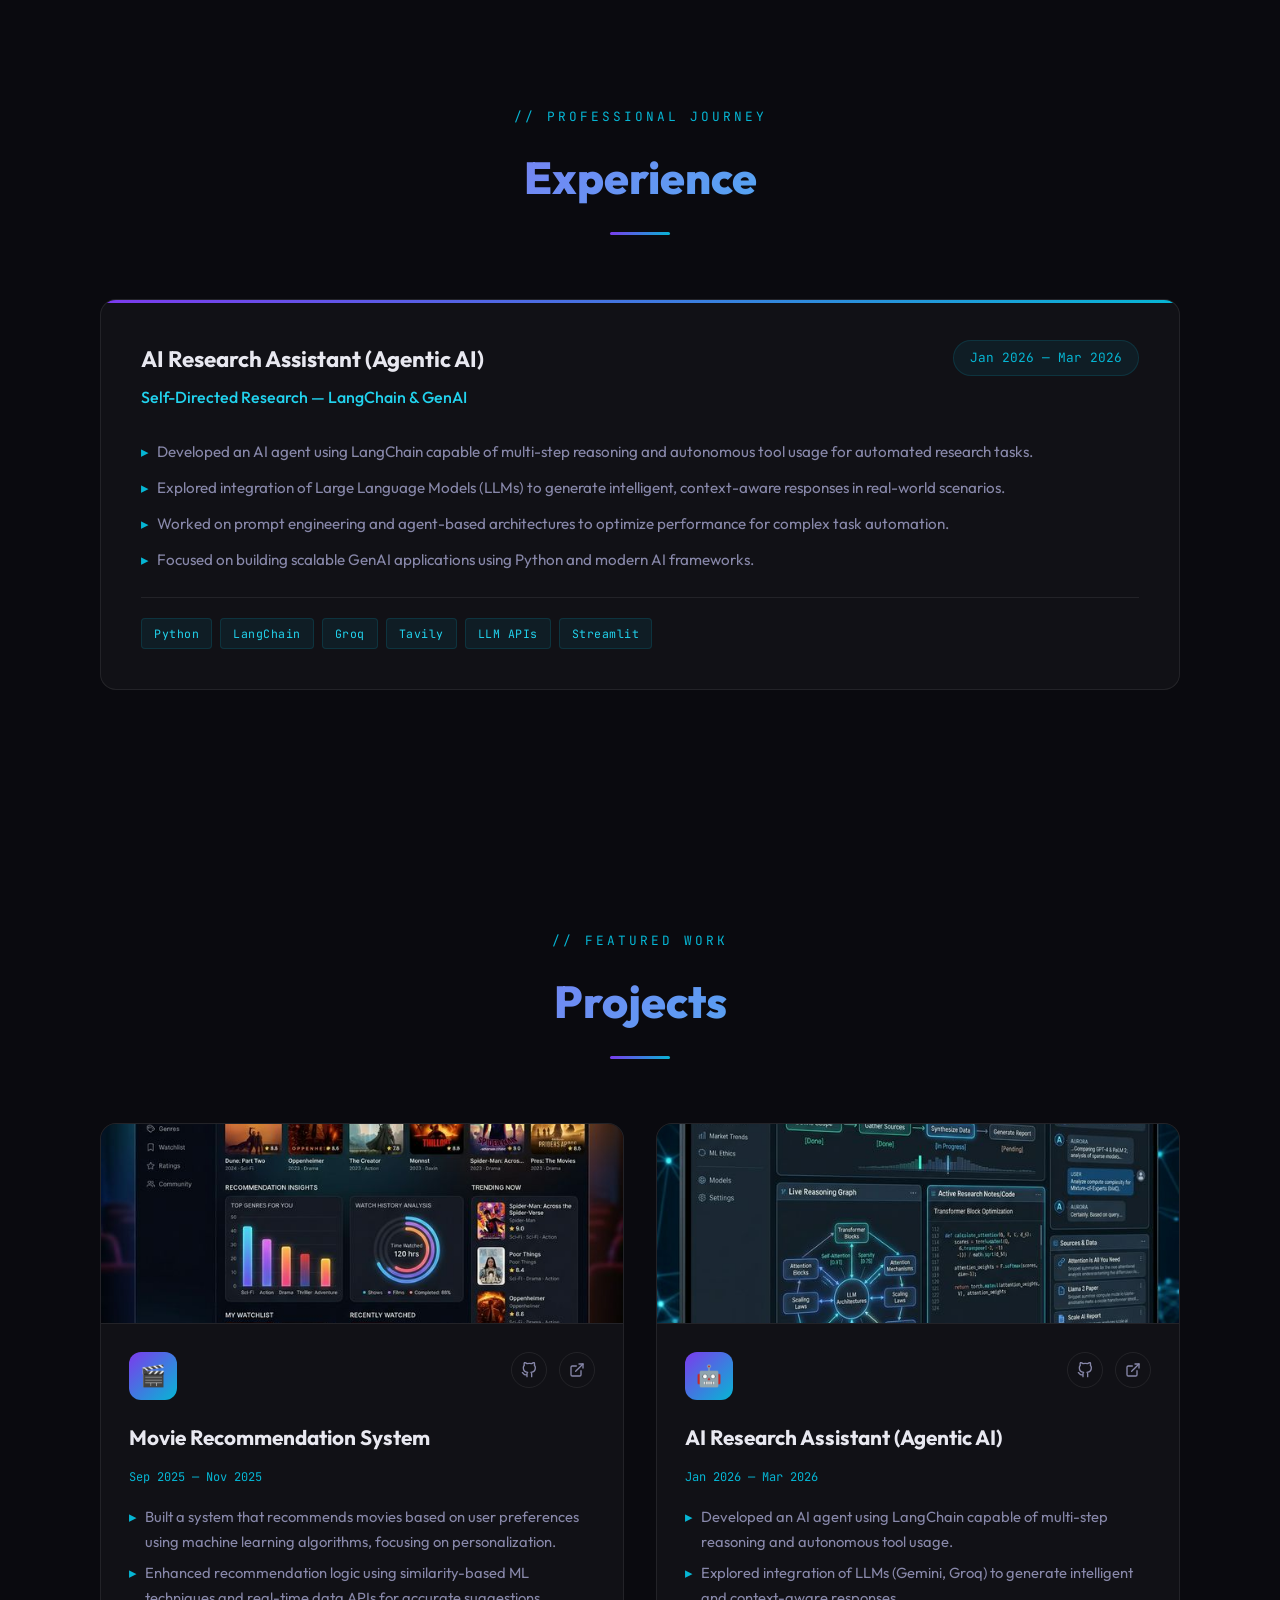
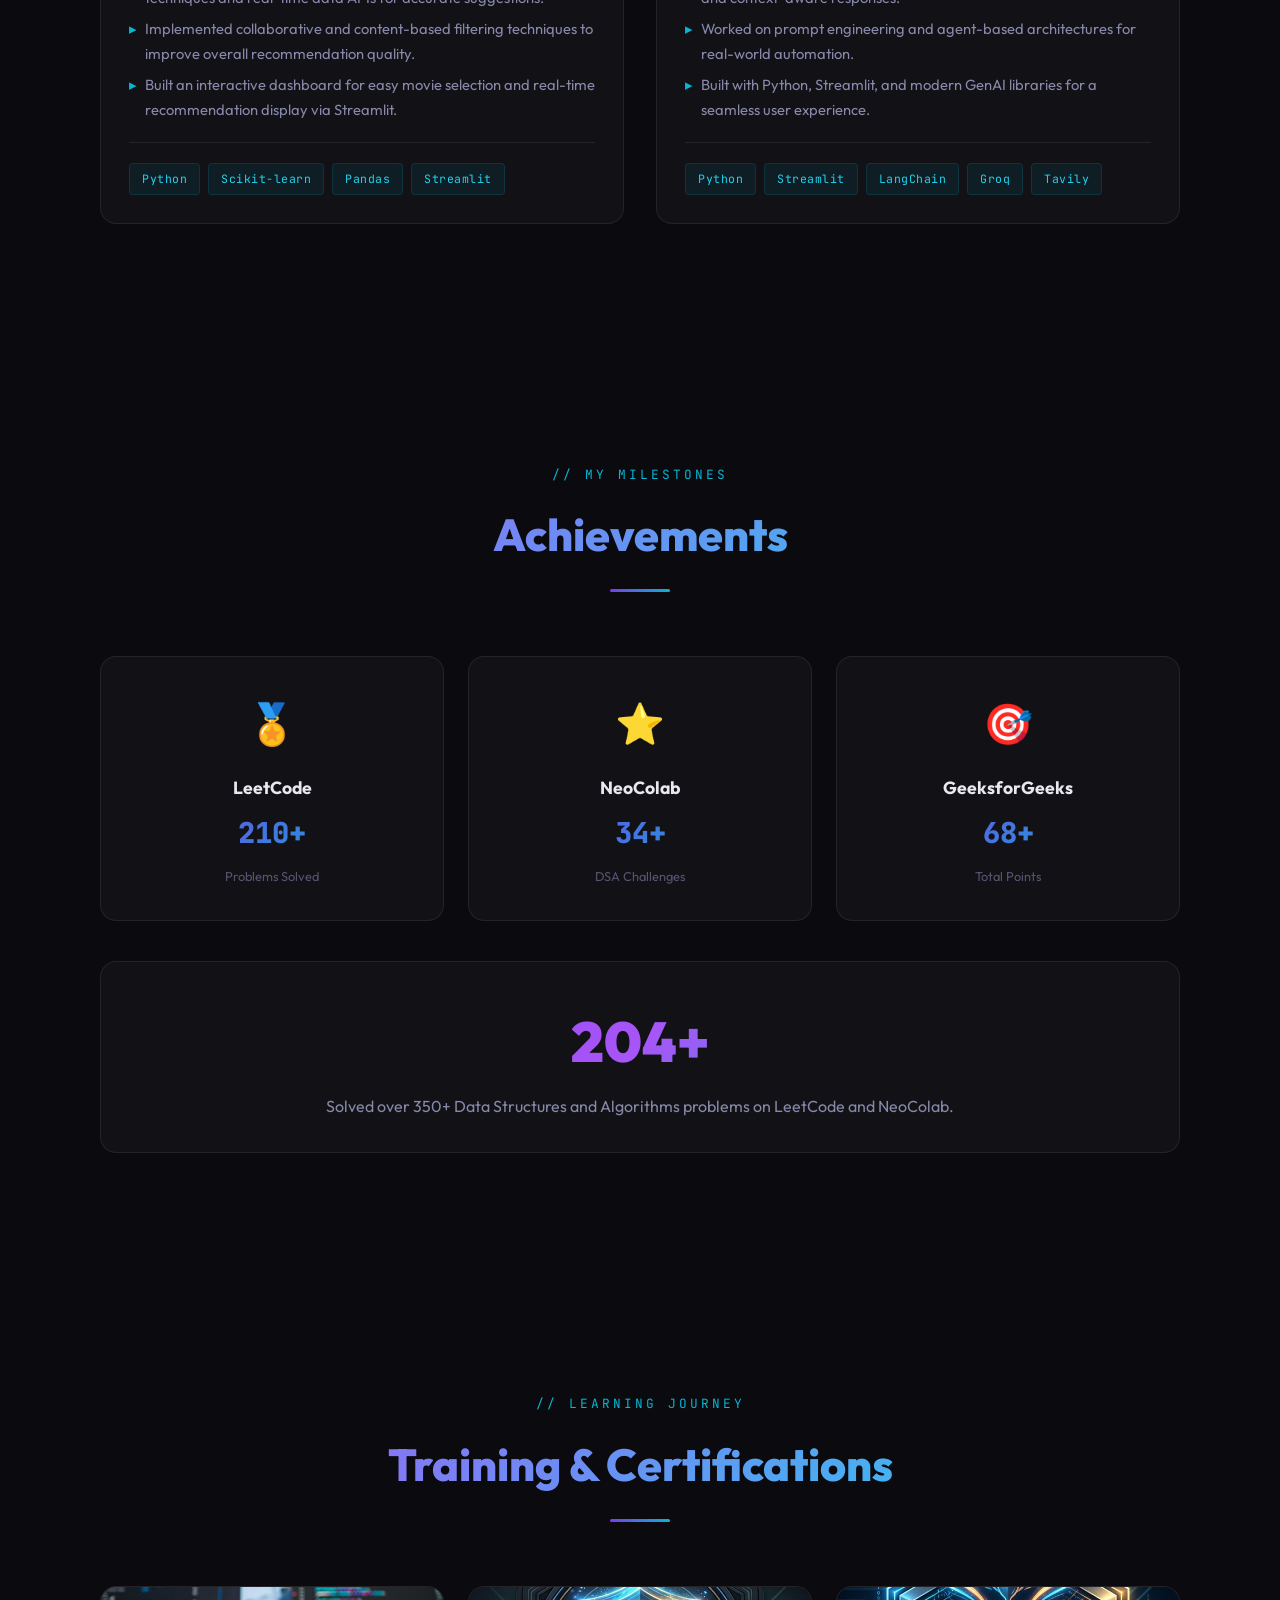
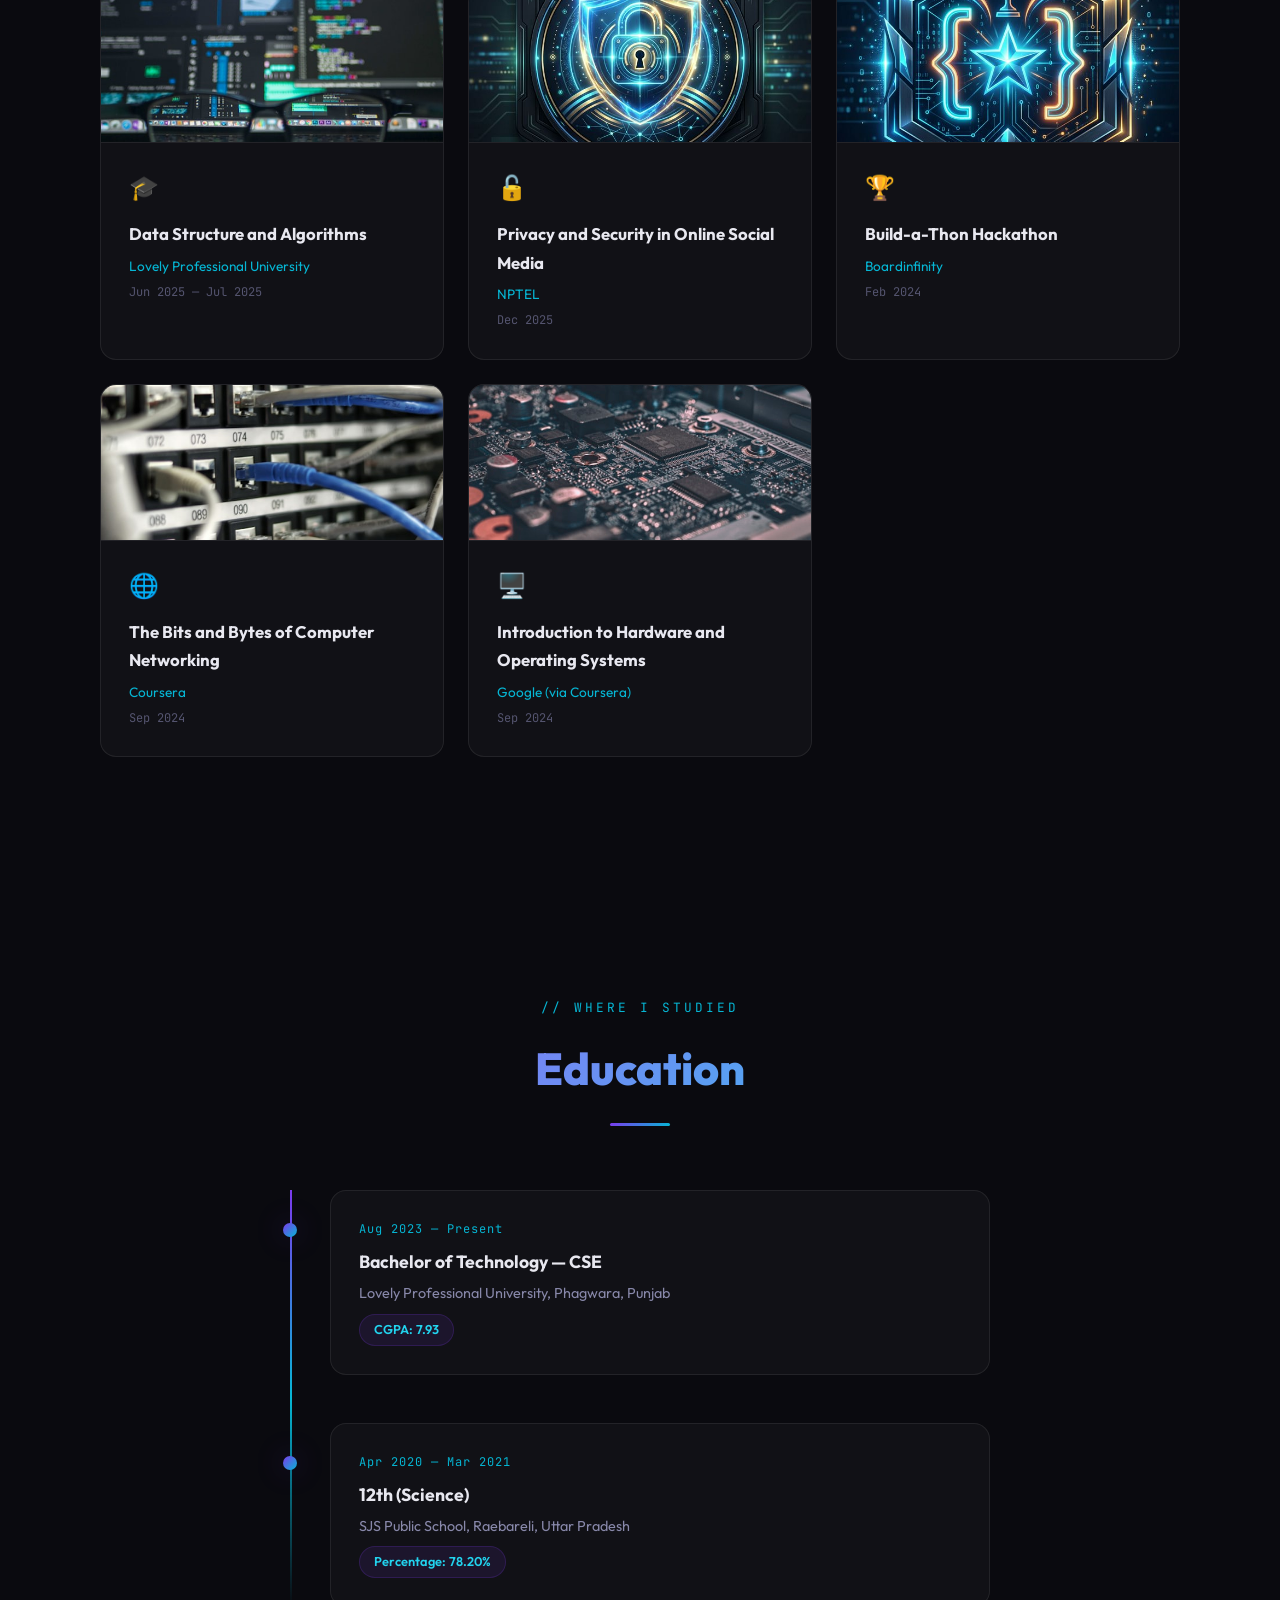
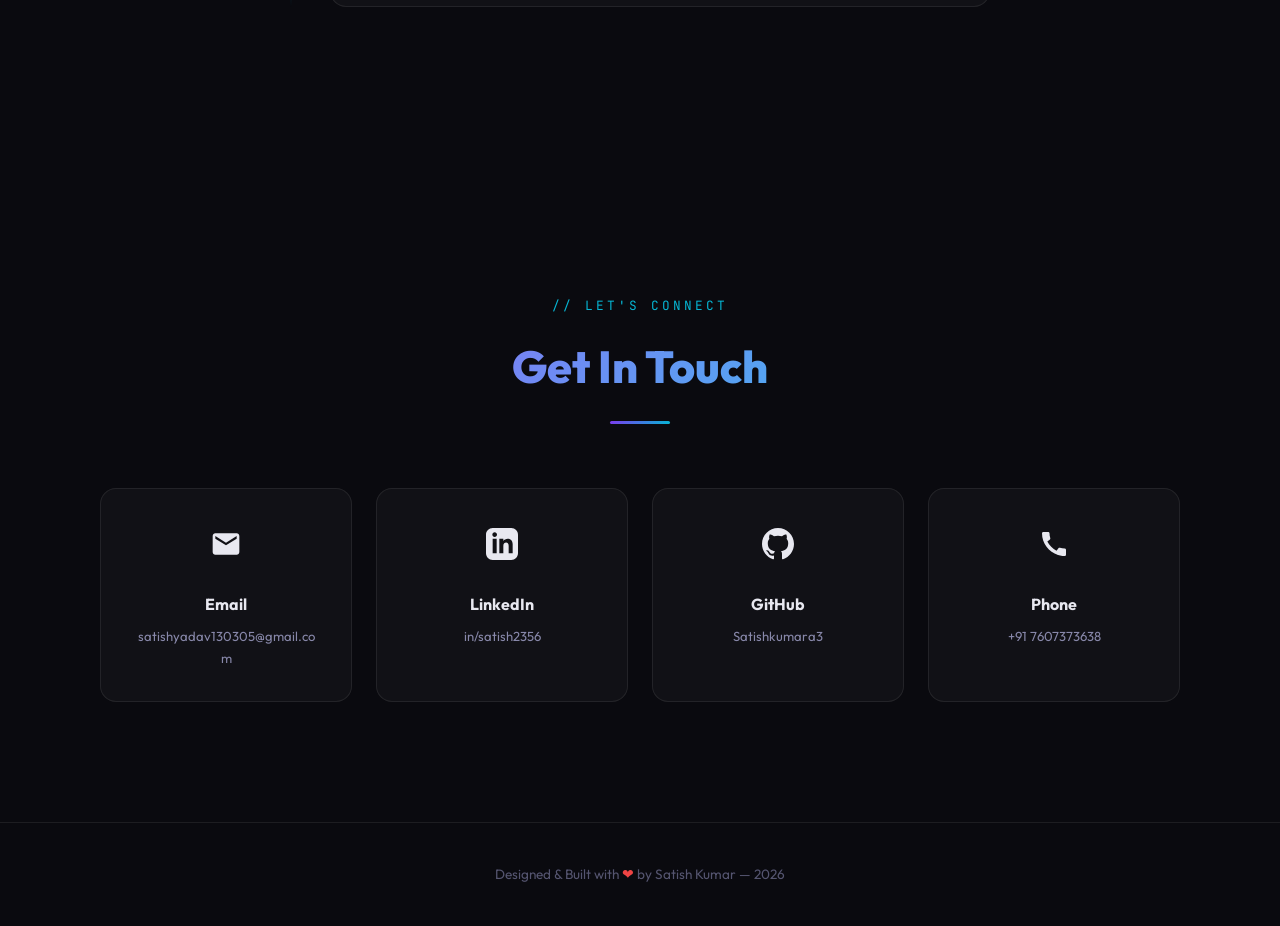
==== commit fe8f4db6: "update" ====
--- a/index.html
+++ b/index.html
@@ -33,9 +33,12 @@
             <li><a href="#education">Education</a></li>
             <li><a href="#contact">Contact</a></li>
         </ul>
-        <button class="nav-hamburger" aria-label="Toggle menu">
-            <span></span><span></span><span></span>
-        </button>
+        <div class="nav-actions">
+            <button class="theme-toggle" id="theme-toggle" aria-label="Toggle Theme">🌙</button>
+            <button class="nav-hamburger" aria-label="Toggle menu">
+                <span></span><span></span><span></span>
+            </button>
+        </div>
     </nav>
 
     <!-- ===== HERO ===== -->
@@ -96,7 +99,8 @@
                 </p>
                 <p>
                     I specialize in building intelligent systems that leverage Large Language Models (LLMs) and
-                    advanced recommendation algorithms. With a solid foundation in <strong>Data Structures and Algorithms</strong>,
+                    advanced recommendation algorithms. With a solid foundation in <strong>Data Structures and
+                        Algorithms</strong>,
                     I've solved over <strong>350+ problems</strong> on LeetCode and NeoColab.
                 </p>
                 <p>
@@ -241,9 +245,12 @@
             </div>
 
             <div class="exp-desc">
-                <li>Developed an AI agent using LangChain capable of multi-step reasoning and autonomous tool usage for automated research tasks.</li>
-                <li>Explored integration of Large Language Models (LLMs) to generate intelligent, context-aware responses in real-world scenarios.</li>
-                <li>Worked on prompt engineering and agent-based architectures to optimize performance for complex task automation.</li>
+                <li>Developed an AI agent using LangChain capable of multi-step reasoning and autonomous tool usage for
+                    automated research tasks.</li>
+                <li>Explored integration of Large Language Models (LLMs) to generate intelligent, context-aware
+                    responses in real-world scenarios.</li>
+                <li>Worked on prompt engineering and agent-based architectures to optimize performance for complex task
+                    automation.</li>
                 <li>Focused on building scalable GenAI applications using Python and modern AI frameworks.</li>
             </div>
 
@@ -275,14 +282,16 @@
                 <div class="project-header">
                     <div class="project-icon">🎬</div>
                     <div class="project-links">
-                        <a href="https://github.com/Satishkumara3/Movie_Recommendation_System" target="_blank" rel="noopener" title="GitHub">
+                        <a href="https://github.com/Satishkumara3/Movie_Recommendation_System" target="_blank"
+                            rel="noopener" title="GitHub">
                             <svg width="16" height="16" viewBox="0 0 24 24" fill="none" stroke="currentColor"
                                 stroke-width="2" stroke-linecap="round" stroke-linejoin="round">
                                 <path
                                     d="M9 19c-5 1.5-5-2.5-7-3m14 6v-3.87a3.37 3.37 0 0 0-.94-2.61c3.14-.35 6.44-1.54 6.44-7A5.44 5.44 0 0 0 20 4.77 5.07 5.07 0 0 0 19.91 1S18.73.65 16 2.48a13.38 13.38 0 0 0-7 0C6.27.65 5.09 1 5.09 1A5.07 5.07 0 0 0 5 4.77a5.44 5.44 0 0 0-1.5 3.78c0 5.42 3.3 6.61 6.44 7A3.37 3.37 0 0 0 9 18.13V22" />
                             </svg>
                         </a>
-                        <a href="https://movie-recommendation-system-c9a2.onrender.com" target="_blank" rel="noopener" title="Live Demo">
+                        <a href="https://movie-recommendation-system-c9a2.onrender.com" target="_blank" rel="noopener"
+                            title="Live Demo">
                             <svg width="16" height="16" viewBox="0 0 24 24" fill="none" stroke="currentColor"
                                 stroke-width="2" stroke-linecap="round" stroke-linejoin="round">
                                 <path d="M18 13v6a2 2 0 0 1-2 2H5a2 2 0 0 1-2-2V8a2 2 0 0 1 2-2h6" />
@@ -296,10 +305,14 @@
                     <h3 class="project-title">Movie Recommendation System</h3>
                     <span class="project-date">Sep 2025 — Nov 2025</span>
                     <div class="project-desc">
-                        <li>Built a system that recommends movies based on user preferences using machine learning algorithms, focusing on personalization.</li>
-                        <li>Enhanced recommendation logic using similarity-based ML techniques and real-time data APIs for accurate suggestions.</li>
-                        <li>Implemented collaborative and content-based filtering techniques to improve overall recommendation quality.</li>
-                        <li>Built an interactive dashboard for easy movie selection and real-time recommendation display via Streamlit.</li>
+                        <li>Built a system that recommends movies based on user preferences using machine learning
+                            algorithms, focusing on personalization.</li>
+                        <li>Enhanced recommendation logic using similarity-based ML techniques and real-time data APIs
+                            for accurate suggestions.</li>
+                        <li>Implemented collaborative and content-based filtering techniques to improve overall
+                            recommendation quality.</li>
+                        <li>Built an interactive dashboard for easy movie selection and real-time recommendation display
+                            via Streamlit.</li>
                     </div>
                     <div class="project-tech">
                         <span>Python</span>
@@ -326,7 +339,8 @@
                                     d="M9 19c-5 1.5-5-2.5-7-3m14 6v-3.87a3.37 3.37 0 0 0-.94-2.61c3.14-.35 6.44-1.54 6.44-7A5.44 5.44 0 0 0 20 4.77 5.07 5.07 0 0 0 19.91 1S18.73.65 16 2.48a13.38 13.38 0 0 0-7 0C6.27.65 5.09 1 5.09 1A5.07 5.07 0 0 0 5 4.77a5.44 5.44 0 0 0-1.5 3.78c0 5.42 3.3 6.61 6.44 7A3.37 3.37 0 0 0 9 18.13V22" />
                             </svg>
                         </a>
-                        <a href="https://langchainagentai-nmfdshcb5ynuzdqsv2qmqd.streamlit.app" target="_blank" rel="noopener" title="Live Demo">
+                        <a href="https://langchainagentai-nmfdshcb5ynuzdqsv2qmqd.streamlit.app" target="_blank"
+                            rel="noopener" title="Live Demo">
                             <svg width="16" height="16" viewBox="0 0 24 24" fill="none" stroke="currentColor"
                                 stroke-width="2" stroke-linecap="round" stroke-linejoin="round">
                                 <path d="M18 13v6a2 2 0 0 1-2 2H5a2 2 0 0 1-2-2V8a2 2 0 0 1 2-2h6" />
@@ -340,10 +354,13 @@
                     <h3 class="project-title">AI Research Assistant (Agentic AI)</h3>
                     <span class="project-date">Jan 2026 — Mar 2026</span>
                     <div class="project-desc">
-                        <li>Developed an AI agent using LangChain capable of multi-step reasoning and autonomous tool usage.</li>
-                        <li>Explored integration of LLMs (Gemini, Groq) to generate intelligent and context-aware responses.</li>
+                        <li>Developed an AI agent using LangChain capable of multi-step reasoning and autonomous tool
+                            usage.</li>
+                        <li>Explored integration of LLMs (Gemini, Groq) to generate intelligent and context-aware
+                            responses.</li>
                         <li>Worked on prompt engineering and agent-based architectures for real-world automation.</li>
-                        <li>Built with Python, Streamlit, and modern GenAI libraries for a seamless user experience.</li>
+                        <li>Built with Python, Streamlit, and modern GenAI libraries for a seamless user experience.
+                        </li>
                     </div>
                     <div class="project-tech">
                         <span>Python</span>
@@ -391,7 +408,8 @@
 
         <div class="achievement-total reveal" style="transition-delay: 0.4s">
             <div class="achievement-total-value" data-count="350" data-suffix="+">0</div>
-            <p class="achievement-total-label">Solved over 350+ Data Structures and Algorithms problems on LeetCode and NeoColab.</p>
+            <p class="achievement-total-label">Solved over 350+ Data Structures and Algorithms problems on LeetCode and
+                NeoColab.</p>
         </div>
     </section>
 
@@ -406,7 +424,7 @@
         <div class="certs-grid">
             <div class="cert-card reveal" style="transition-delay: 0.1s">
                 <div class="cert-image">
-                    <img src="cert_dsa.png" alt="Data Structure and Algorithms" />
+                    <img src="cert_dsa.jpg" alt="Data Structure and Algorithms" />
                 </div>
                 <span class="cert-badge">🎓</span>
                 <h3>Data Structure and Algorithms</h3>
@@ -435,13 +453,19 @@
             </div>
 
             <div class="cert-card reveal" style="transition-delay: 0.4s">
+                <div class="cert-image">
+                    <img src="cert_networking.jpg" alt="The Bits and Bytes of Computer Networking" />
+                </div>
                 <span class="cert-badge">🌐</span>
                 <h3>The Bits and Bytes of Computer Networking</h3>
                 <p class="cert-issuer">Coursera</p>
                 <p class="cert-date">Sep 2024</p>
             </div>
-            
+
             <div class="cert-card reveal" style="transition-delay: 0.5s">
+                <div class="cert-image">
+                    <img src="cert_hardware.jpg" alt="Introduction to Hardware and Operating Systems" />
+                </div>
                 <span class="cert-badge">🖥️</span>
                 <h3>Introduction to Hardware and Operating Systems</h3>
                 <p class="cert-issuer">Google (via Coursera)</p>
@@ -472,13 +496,6 @@
                 <p>SJS Public School, Raebareli, Uttar Pradesh</p>
                 <span class="timeline-grade">Percentage: 78.20%</span>
             </div>
-
-            <div class="timeline-item reveal" style="transition-delay: 0.3s">
-                <span class="timeline-date">Apr 2018 — Mar 2019</span>
-                <h3>10th (Science)</h3>
-                <p>SJS Public School, Raebareli, Uttar Pradesh</p>
-                <span class="timeline-grade">Percentage: 73%</span>
-            </div>
         </div>
     </section>
 
@@ -492,27 +509,35 @@
 
         <div class="contact-grid">
             <a href="mailto:satishyadav130305@gmail.com" class="contact-card reveal" style="transition-delay: 0.1s">
-                <span class="contact-icon">📧</span>
+                <span class="contact-icon">
+                    <svg width="1em" height="1em" viewBox="0 0 24 24" fill="currentColor"><path d="M20 4H4C2.9 4 2.01 4.9 2.01 6L2 18c0 1.1.9 2 2 2h16c1.1 0 2-.9 2-2V6c0-1.1-.9-2-2-2zm0 4l-8 5-8-5V6l8 5 8-5v2z"/></svg>
+                </span>
                 <h3>Email</h3>
                 <p>satishyadav130305@gmail.com</p>
             </a>
 
-            <a href="https://www.linkedin.com/in/satish2356/" target="_blank" rel="noopener"
-                class="contact-card reveal" style="transition-delay: 0.2s">
-                <span class="contact-icon">💼</span>
+            <a href="https://www.linkedin.com/in/satish2356/" target="_blank" rel="noopener" class="contact-card reveal"
+                style="transition-delay: 0.2s">
+                <span class="contact-icon">
+                    <svg width="1em" height="1em" viewBox="0 0 24 24" fill="currentColor"><path d="M19 0H5C2.239 0 0 2.239 0 5v14c0 2.761 2.239 5 5 5h14c2.762 0 5-2.239 5-5V5c0-2.761-2.238-5-5-5zM8 19H5V8h3v11zM6.5 6.732c-.966 0-1.75-.79-1.75-1.764s.784-1.764 1.75-1.764 1.75.79 1.75 1.764-.783 1.764-1.75 1.764zM20 19h-3v-5.604c0-3.368-4-3.113-4 0V19h-3V8h3v1.765c1.396-2.586 7-2.777 7 2.476V19z"/></svg>
+                </span>
                 <h3>LinkedIn</h3>
                 <p>in/satish2356</p>
             </a>
 
             <a href="https://github.com/Satishkumara3" target="_blank" rel="noopener" class="contact-card reveal"
                 style="transition-delay: 0.3s">
-                <span class="contact-icon">🐙</span>
+                <span class="contact-icon">
+                    <svg width="1em" height="1em" viewBox="0 0 24 24" fill="currentColor"><path d="M12 0C5.374 0 0 5.373 0 12c0 5.302 3.438 9.8 8.207 11.387.599.111.793-.261.793-.577v-2.234c-3.338.726-4.033-1.416-4.033-1.416-.546-1.387-1.333-1.756-1.333-1.756-1.089-.745.083-.729.083-.729 1.205.084 1.839 1.237 1.839 1.237 1.07 1.834 2.807 1.304 3.492.997.107-.775.418-1.305.762-1.604-2.665-.305-5.467-1.334-5.467-5.931 0-1.311.469-2.381 1.236-3.221-.124-.303-.535-1.524.117-3.176 0 0 1.008-.322 3.301 1.23.957-.266 1.983-.399 3.003-.404 1.02.005 2.047.138 3.006.404 2.291-1.552 3.297-1.23 3.297-1.23.653 1.653.242 2.874.118 3.176.77.84 1.235 1.911 1.235 3.221 0 4.609-2.807 5.624-5.479 5.921.43.372.823 1.102.823 2.222v3.293c0 .319.192.694.801.576C20.566 21.797 24 17.3 24 12c0-6.627-5.373-12-12-12z"/></svg>
+                </span>
                 <h3>GitHub</h3>
                 <p>Satishkumara3</p>
             </a>
 
             <a href="tel:+917607373638" class="contact-card reveal" style="transition-delay: 0.4s">
-                <span class="contact-icon">📱</span>
+                <span class="contact-icon">
+                    <svg width="1em" height="1em" viewBox="0 0 24 24" fill="currentColor"><path d="M20.01 15.38c-1.23 0-2.42-.2-3.53-.56-.35-.12-.74-.03-1.01.24l-1.57 1.97c-2.83-1.35-5.48-3.9-6.89-6.83l1.95-1.66c.27-.28.35-.67.24-1.02-.37-1.11-.56-2.3-.56-3.53 0-.54-.45-.99-.99-.99H4.19C3.65 3 3 3.24 3 3.99 3 13.28 10.73 21 20.01 21c.71 0 .99-.63.99-1.18v-3.45c0-.54-.45-.99-.99-.99z"/></svg>
+                </span>
                 <h3>Phone</h3>
                 <p>+91 7607373638</p>
             </a>
--- a/style.css
+++ b/style.css
@@ -27,6 +27,20 @@
     --transition: 0.4s cubic-bezier(0.25, 0.46, 0.45, 0.94);
 }
 
+/* ===== LIGHT THEME VARIABLES ===== */
+[data-theme="light"] {
+    --bg-primary: #f4f4f8;
+    --bg-secondary: #ffffff;
+    --bg-card: rgba(255, 255, 255, 0.7);
+    --bg-glass: rgba(0, 0, 0, 0.04);
+    --border-glass: rgba(0, 0, 0, 0.08);
+    --text-primary: #12121a;
+    --text-secondary: #4a4a5e;
+    --text-muted: #73738c;
+    --glow-purple: 0 0 20px rgba(124, 58, 237, 0.15);
+    --glow-cyan: 0 0 20px rgba(6, 182, 212, 0.15);
+}
+
 /* ===== RESET & BASE ===== */
 *,
 *::before,
@@ -187,6 +201,32 @@
 .nav-links a:hover::after,
 .nav-links a.active::after {
     width: 100%;
+}
+
+.nav-actions {
+    display: flex;
+    align-items: center;
+    gap: 16px;
+}
+
+.theme-toggle {
+    background: none;
+    border: none;
+    font-size: 1.25rem;
+    cursor: pointer;
+    color: var(--text-primary);
+    display: flex;
+    align-items: center;
+    justify-content: center;
+    padding: 6px;
+    border-radius: 50%;
+    transition: var(--transition);
+}
+
+.theme-toggle:hover {
+    background: var(--bg-glass);
+    color: var(--accent-2);
+    transform: scale(1.1);
 }
 
 .nav-hamburger {
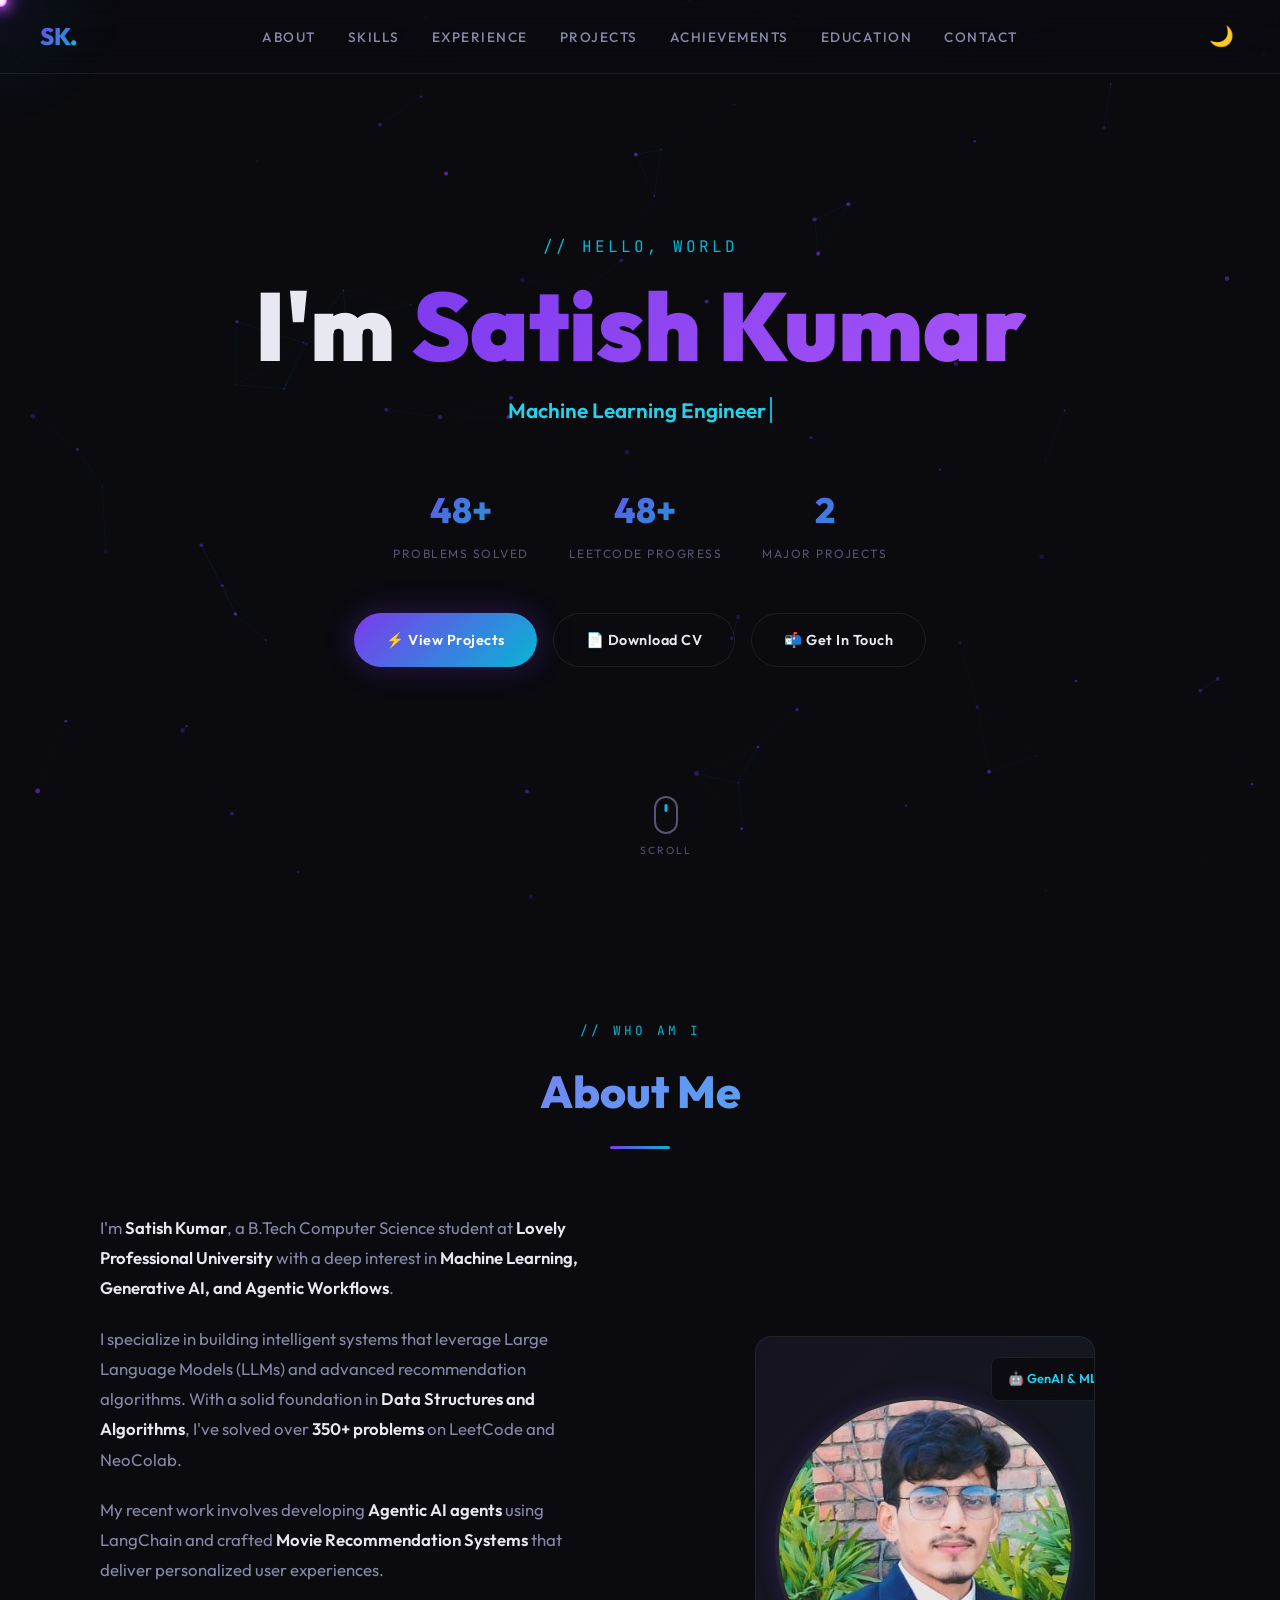
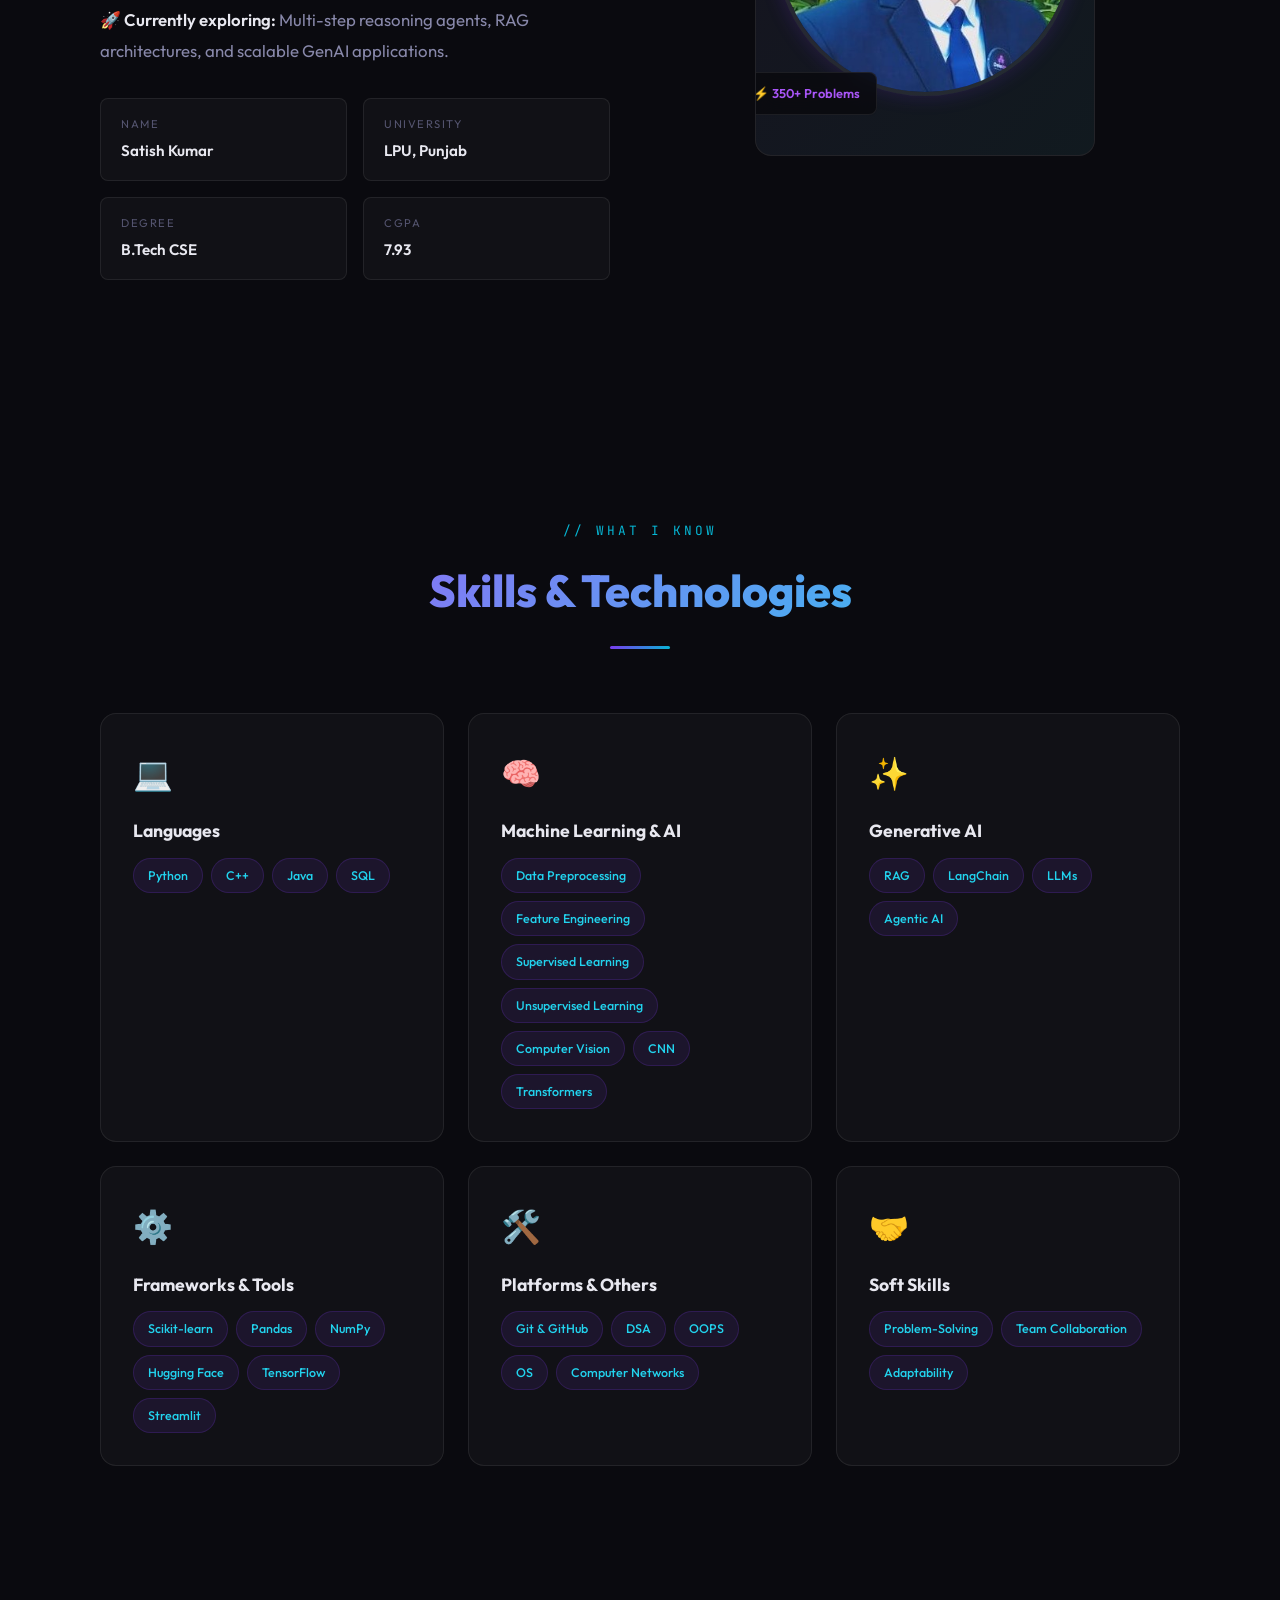
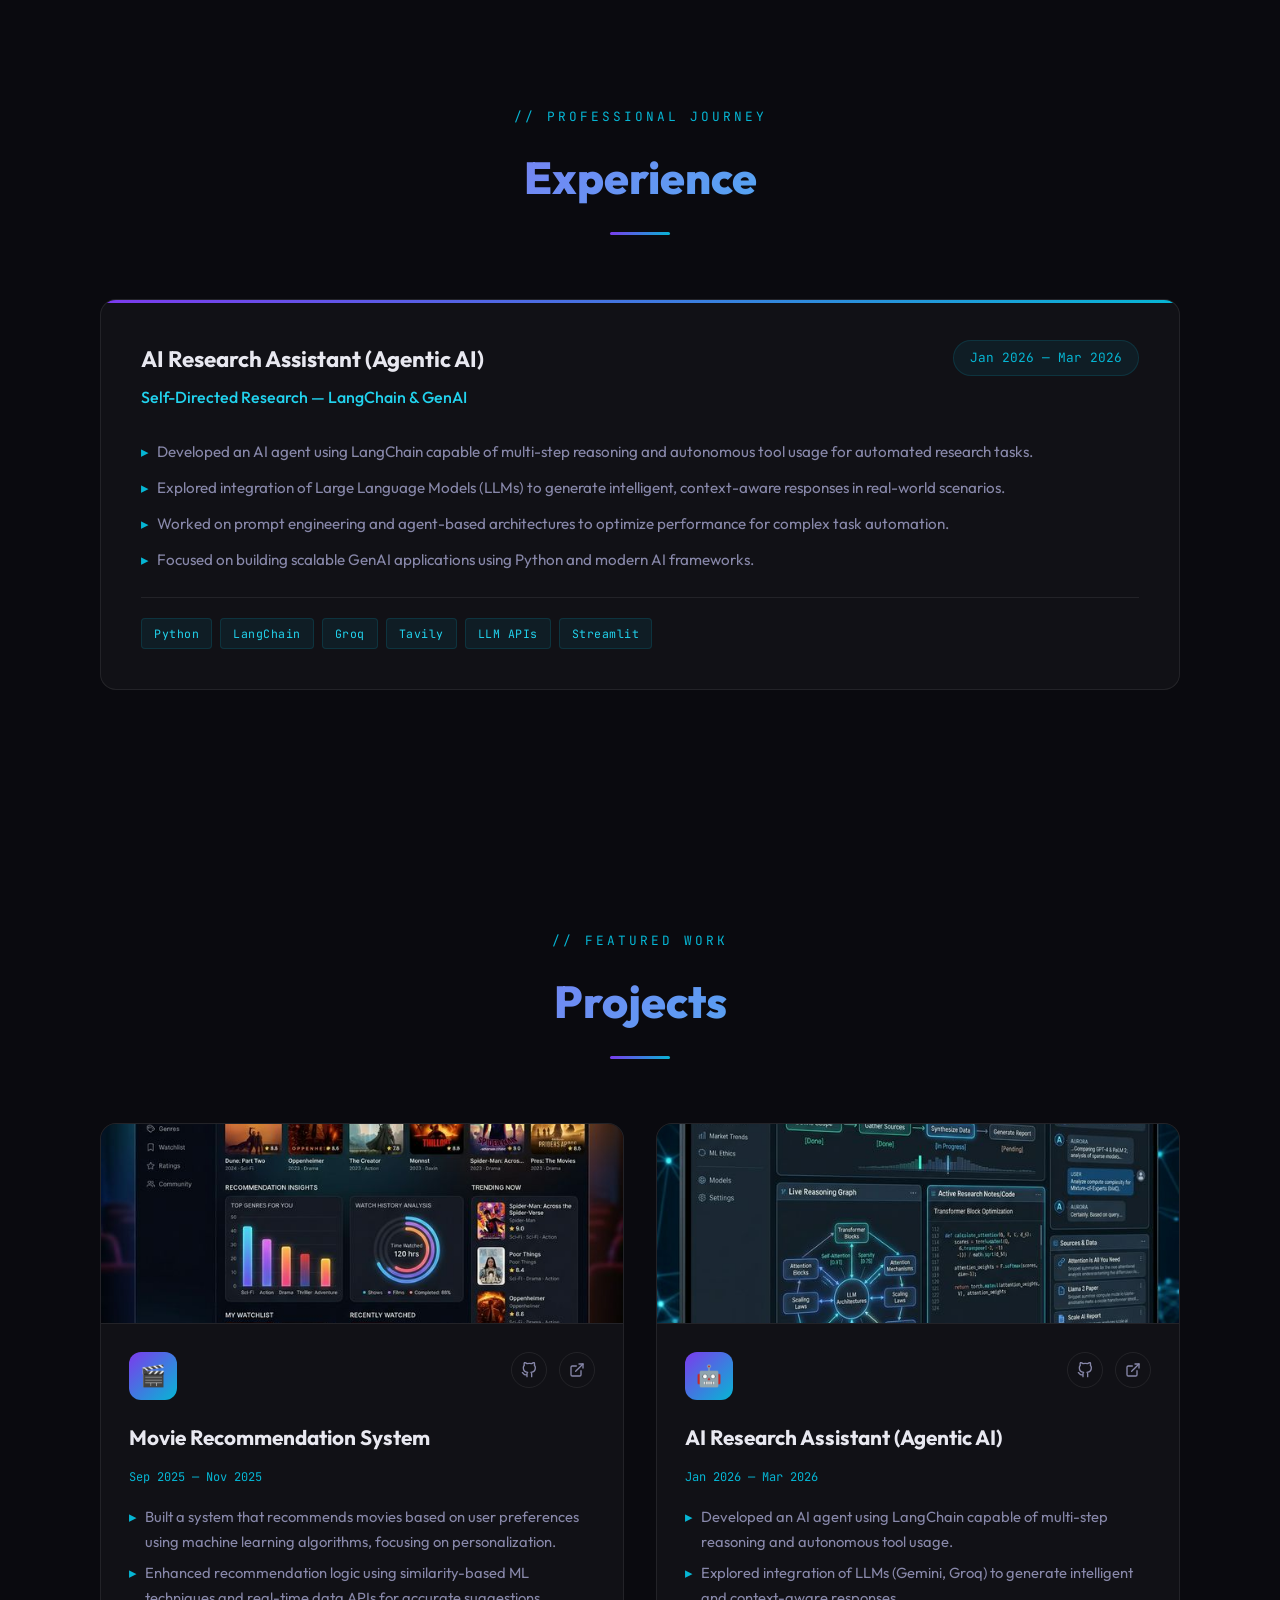
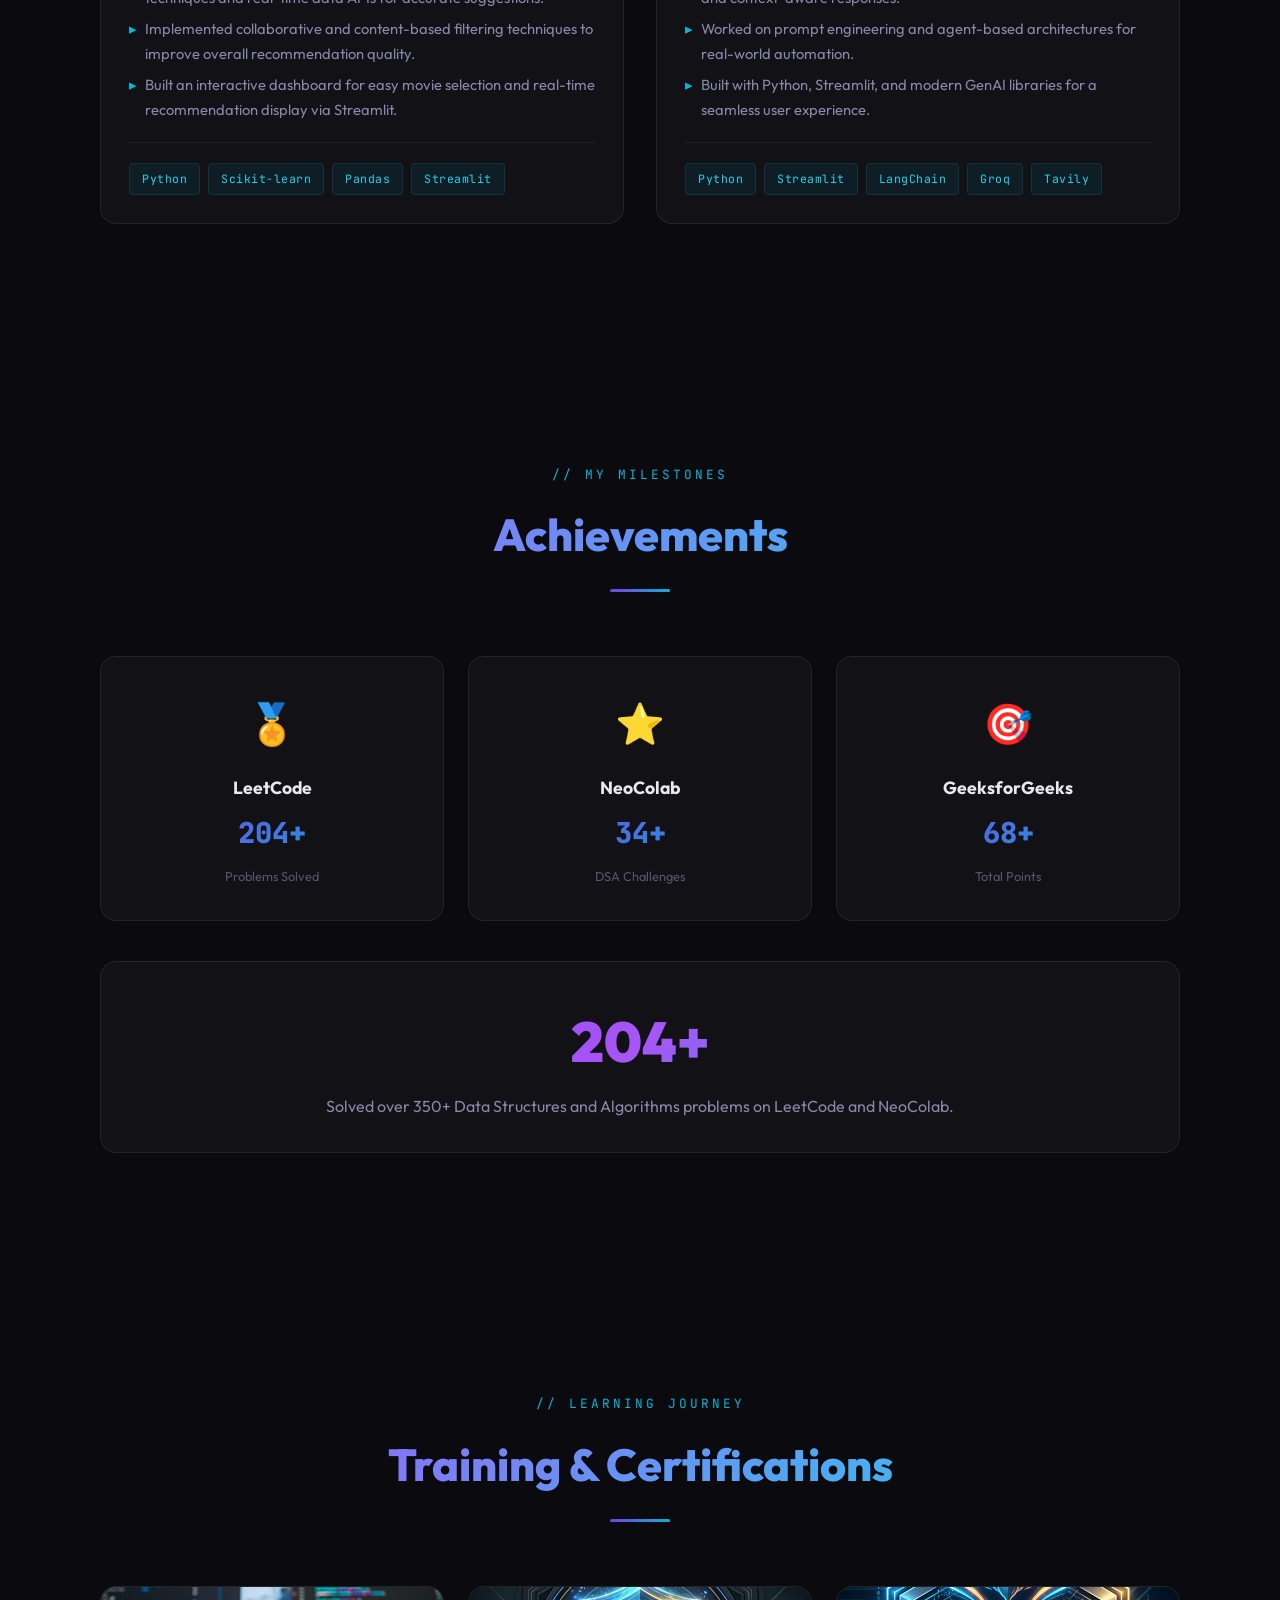
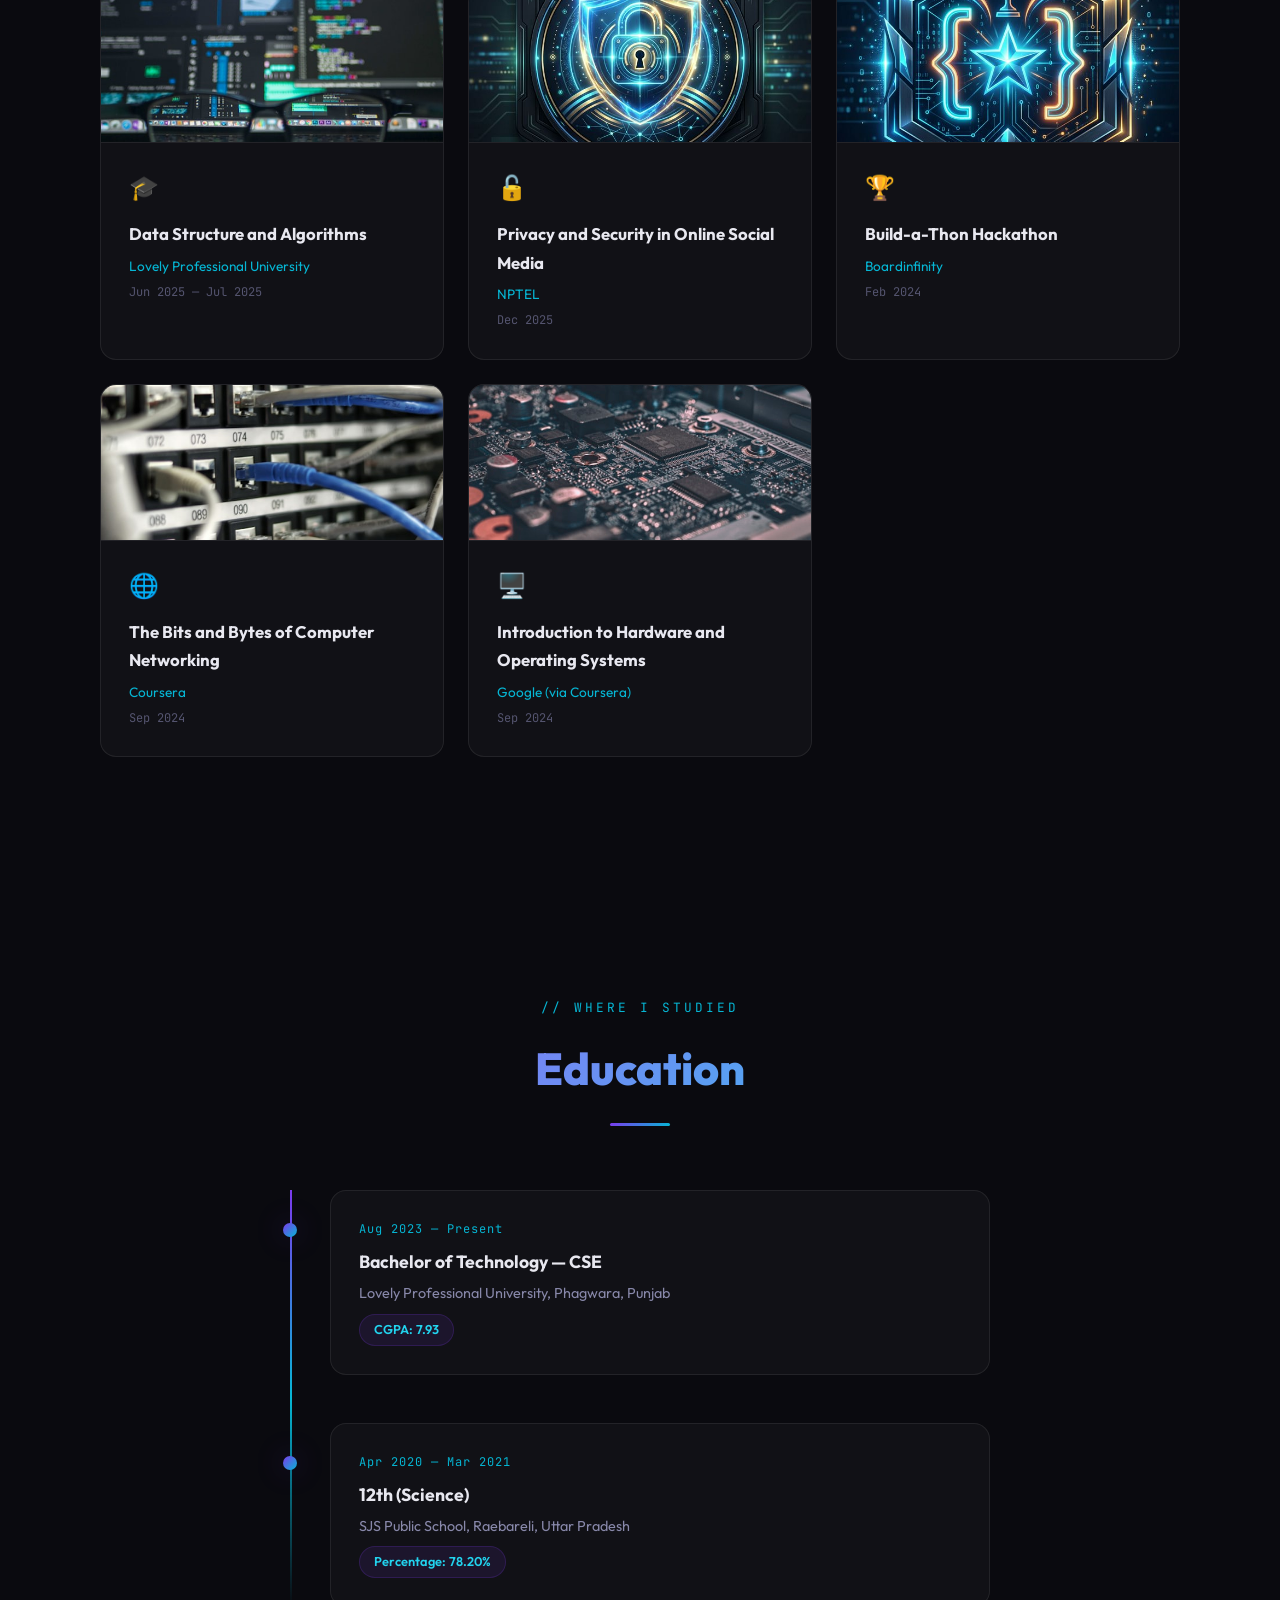
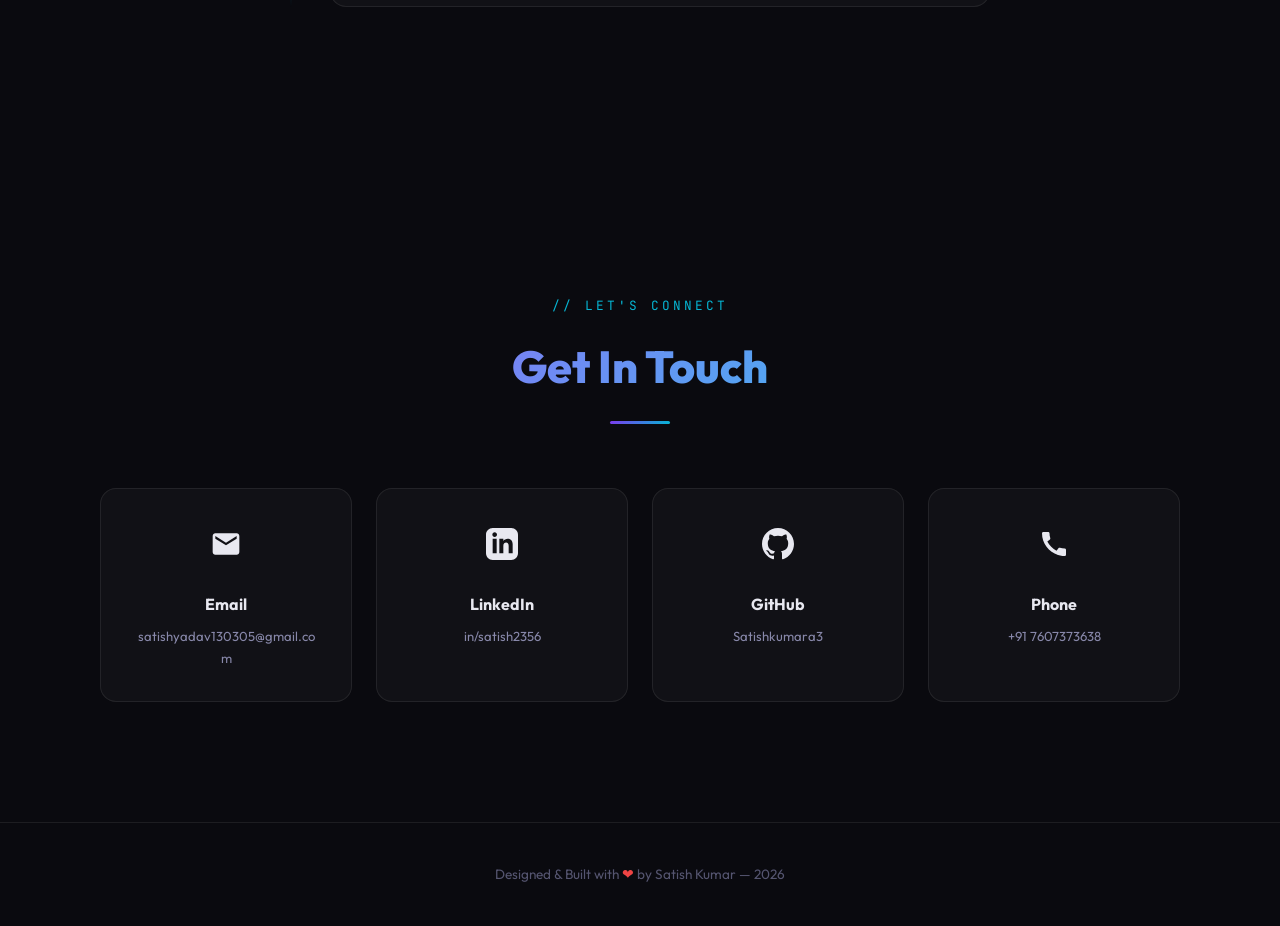
==== commit b2e50fd6: "Replace cv.pdf with satish_final_cv.pdf and update references" ====
--- a/index.html
+++ b/index.html
@@ -71,7 +71,7 @@
 
             <div class="hero-cta">
                 <a href="#projects" class="btn btn-primary">⚡ View Projects</a>
-                <a href="cv.pdf" download class="btn btn-outline">📄 Download CV</a>
+                <a href="satish_final_cv.pdf" download class="btn btn-outline">📄 Download CV</a>
                 <a href="#contact" class="btn btn-outline">📬 Get In Touch</a>
             </div>
         </div>
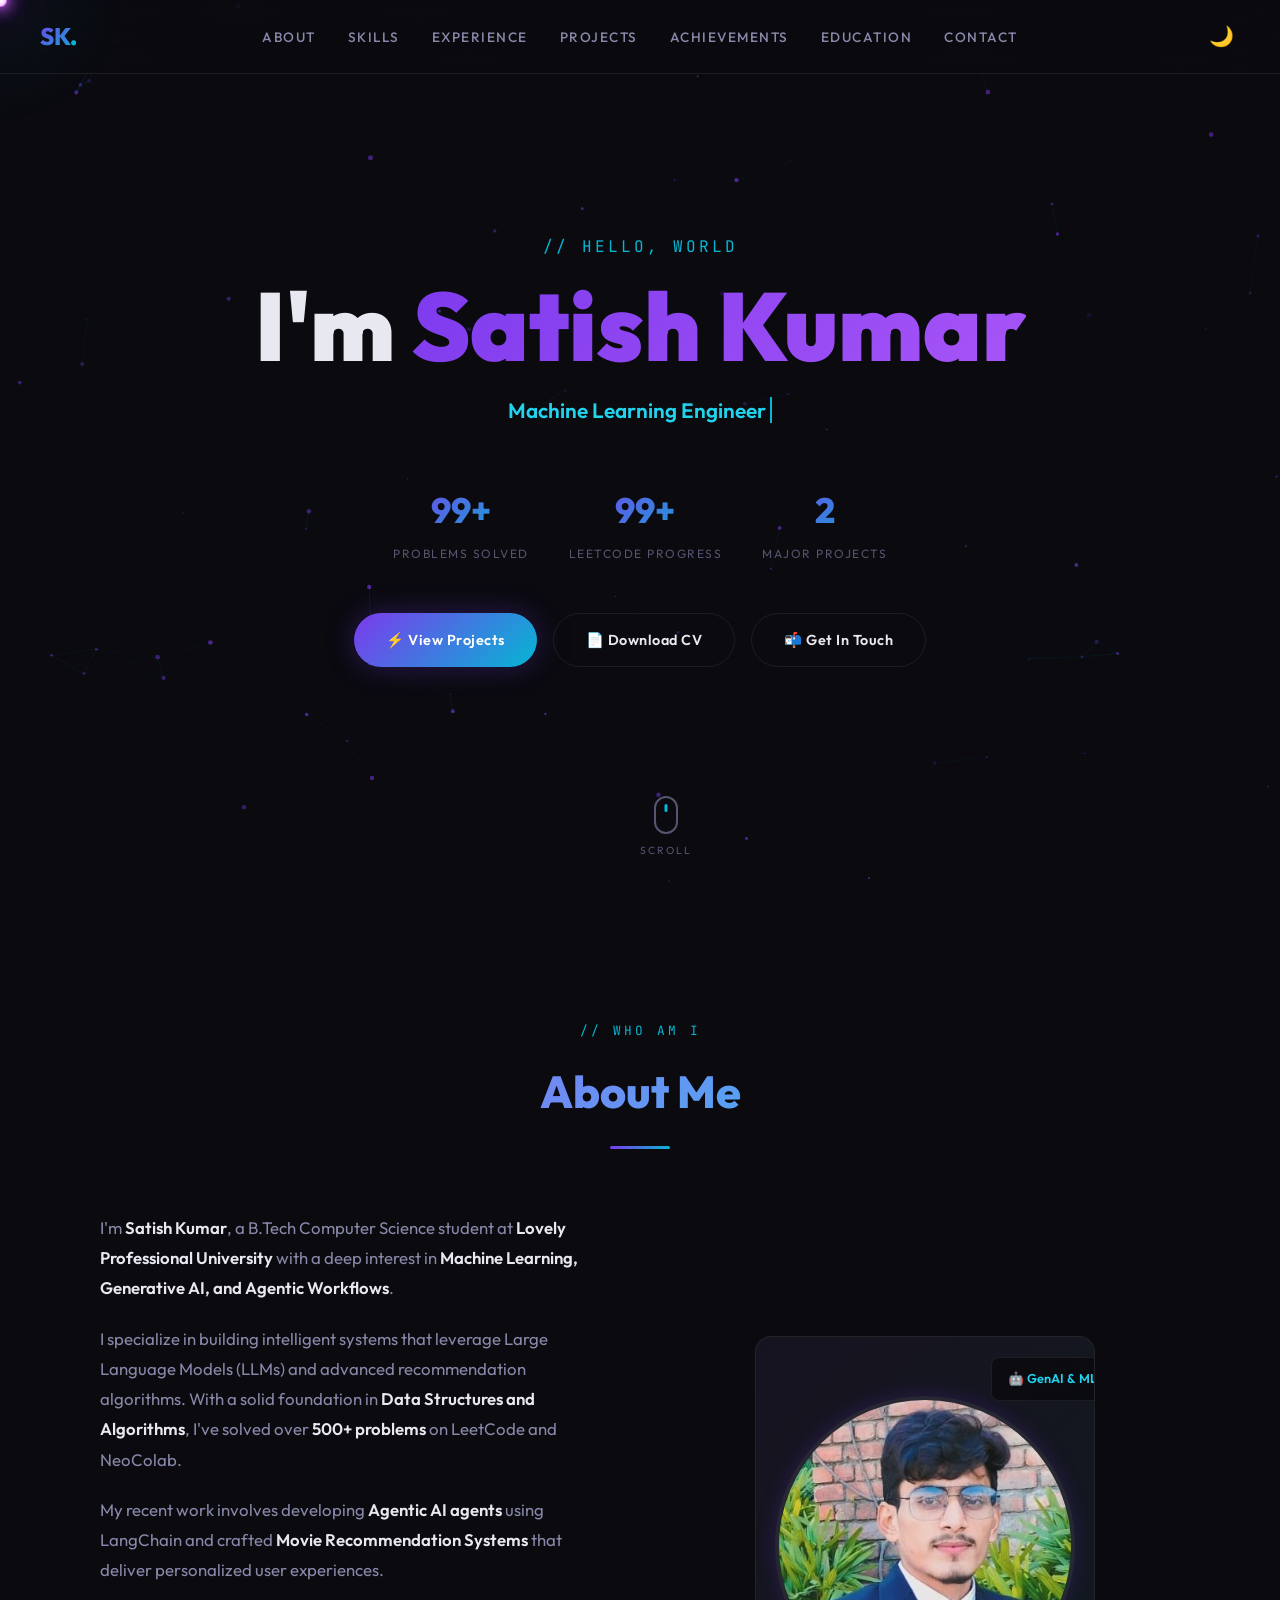
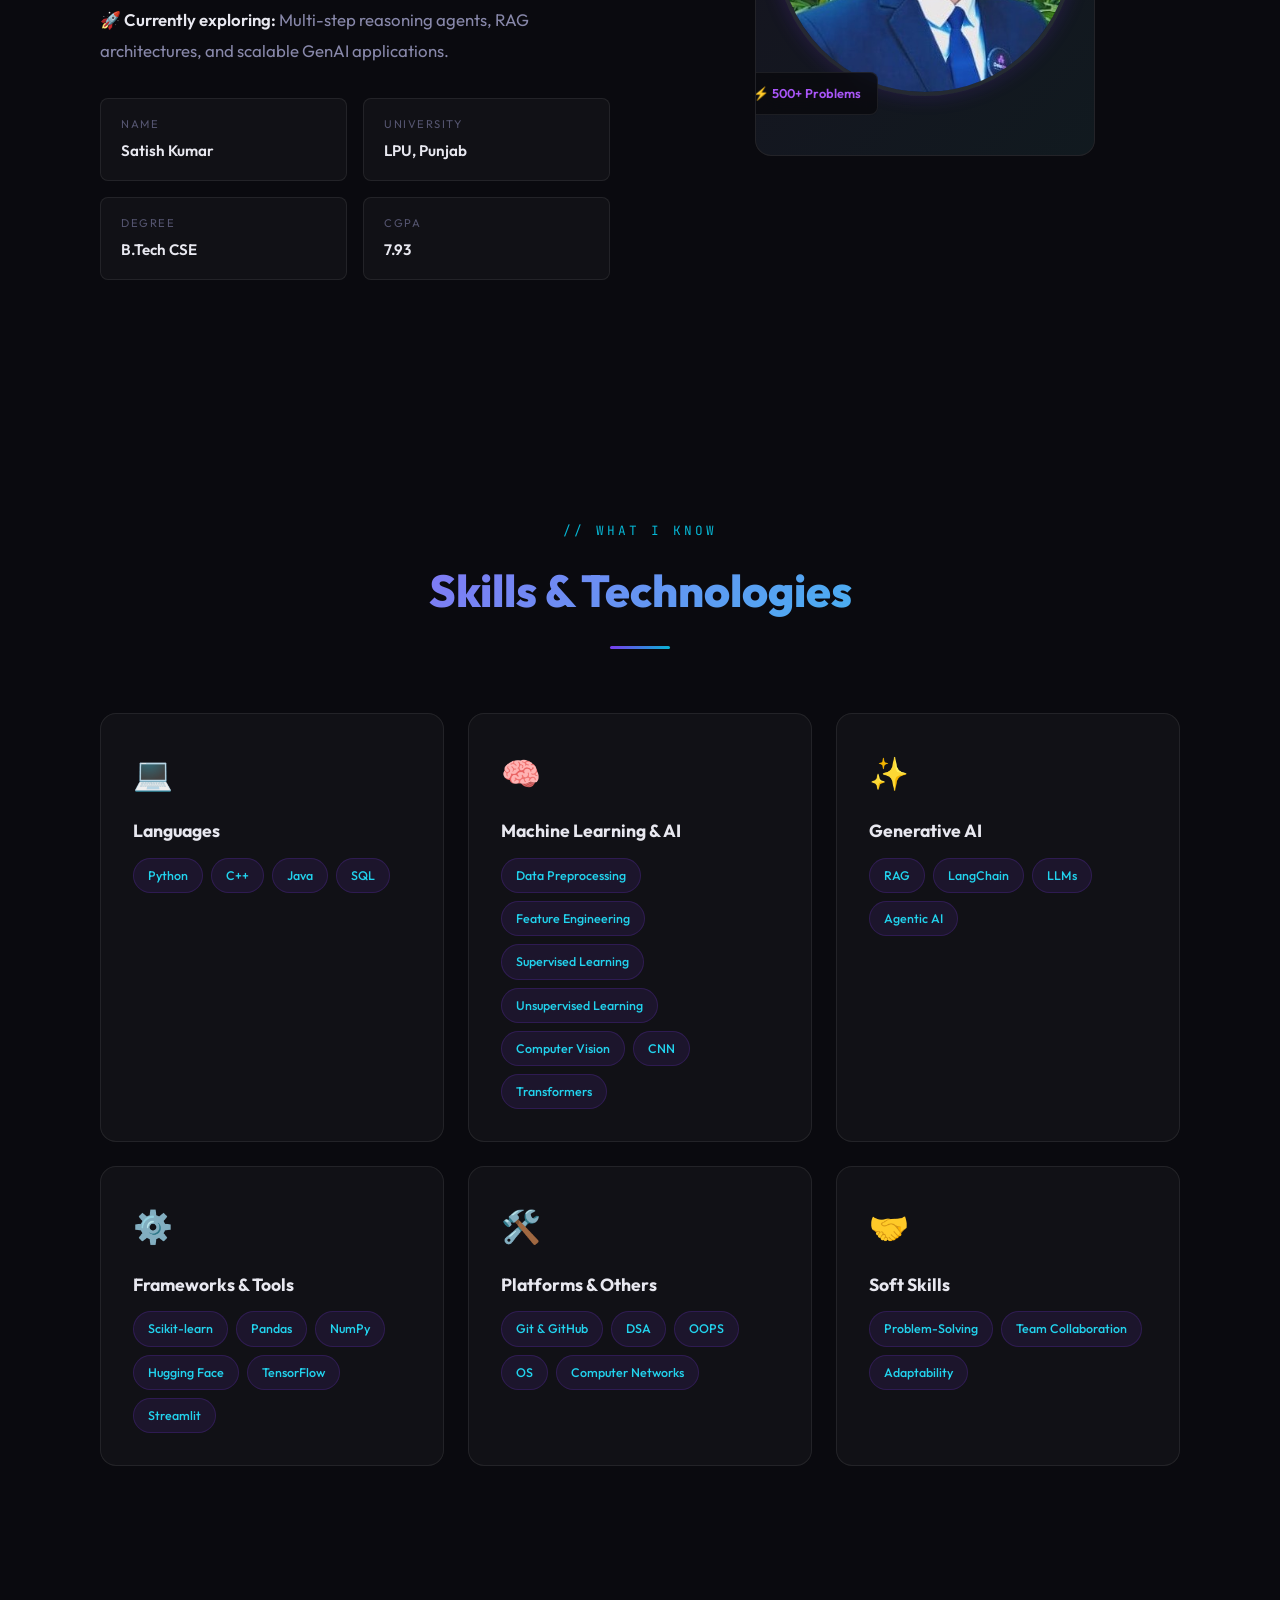
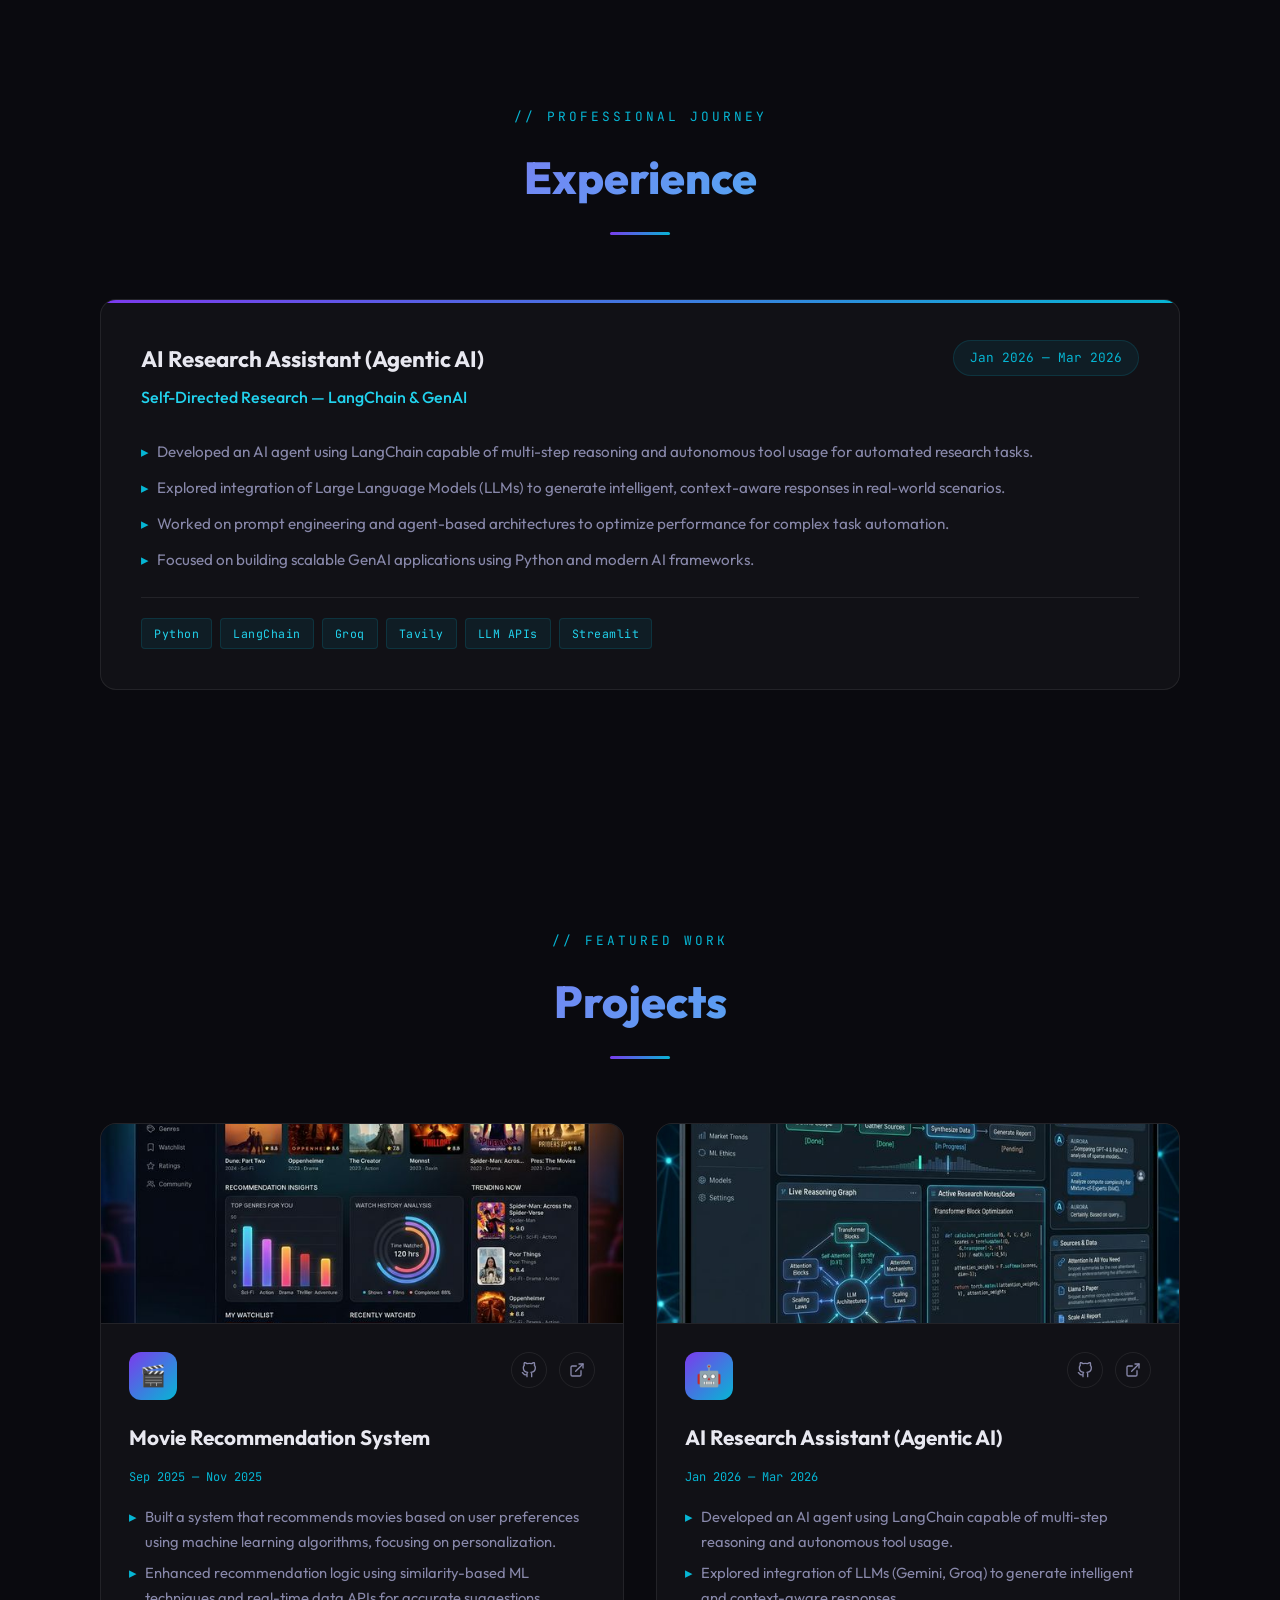
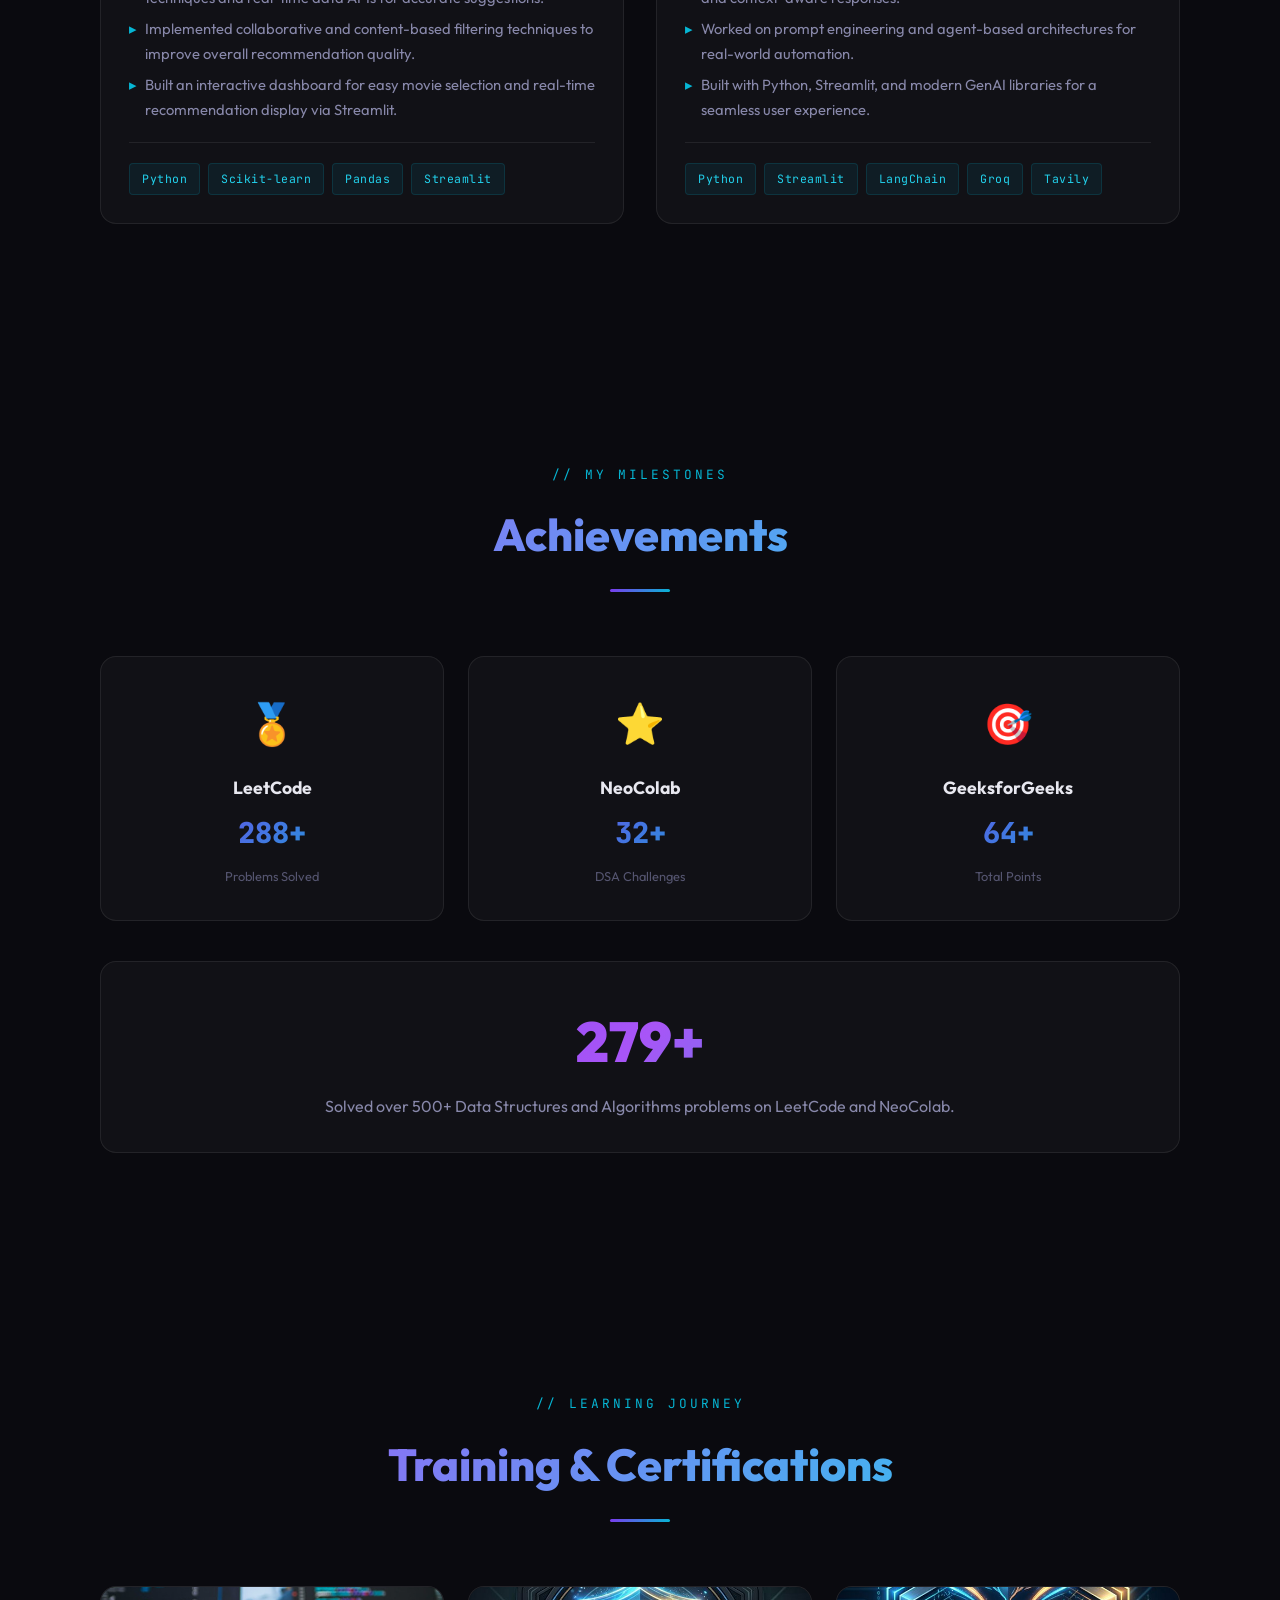
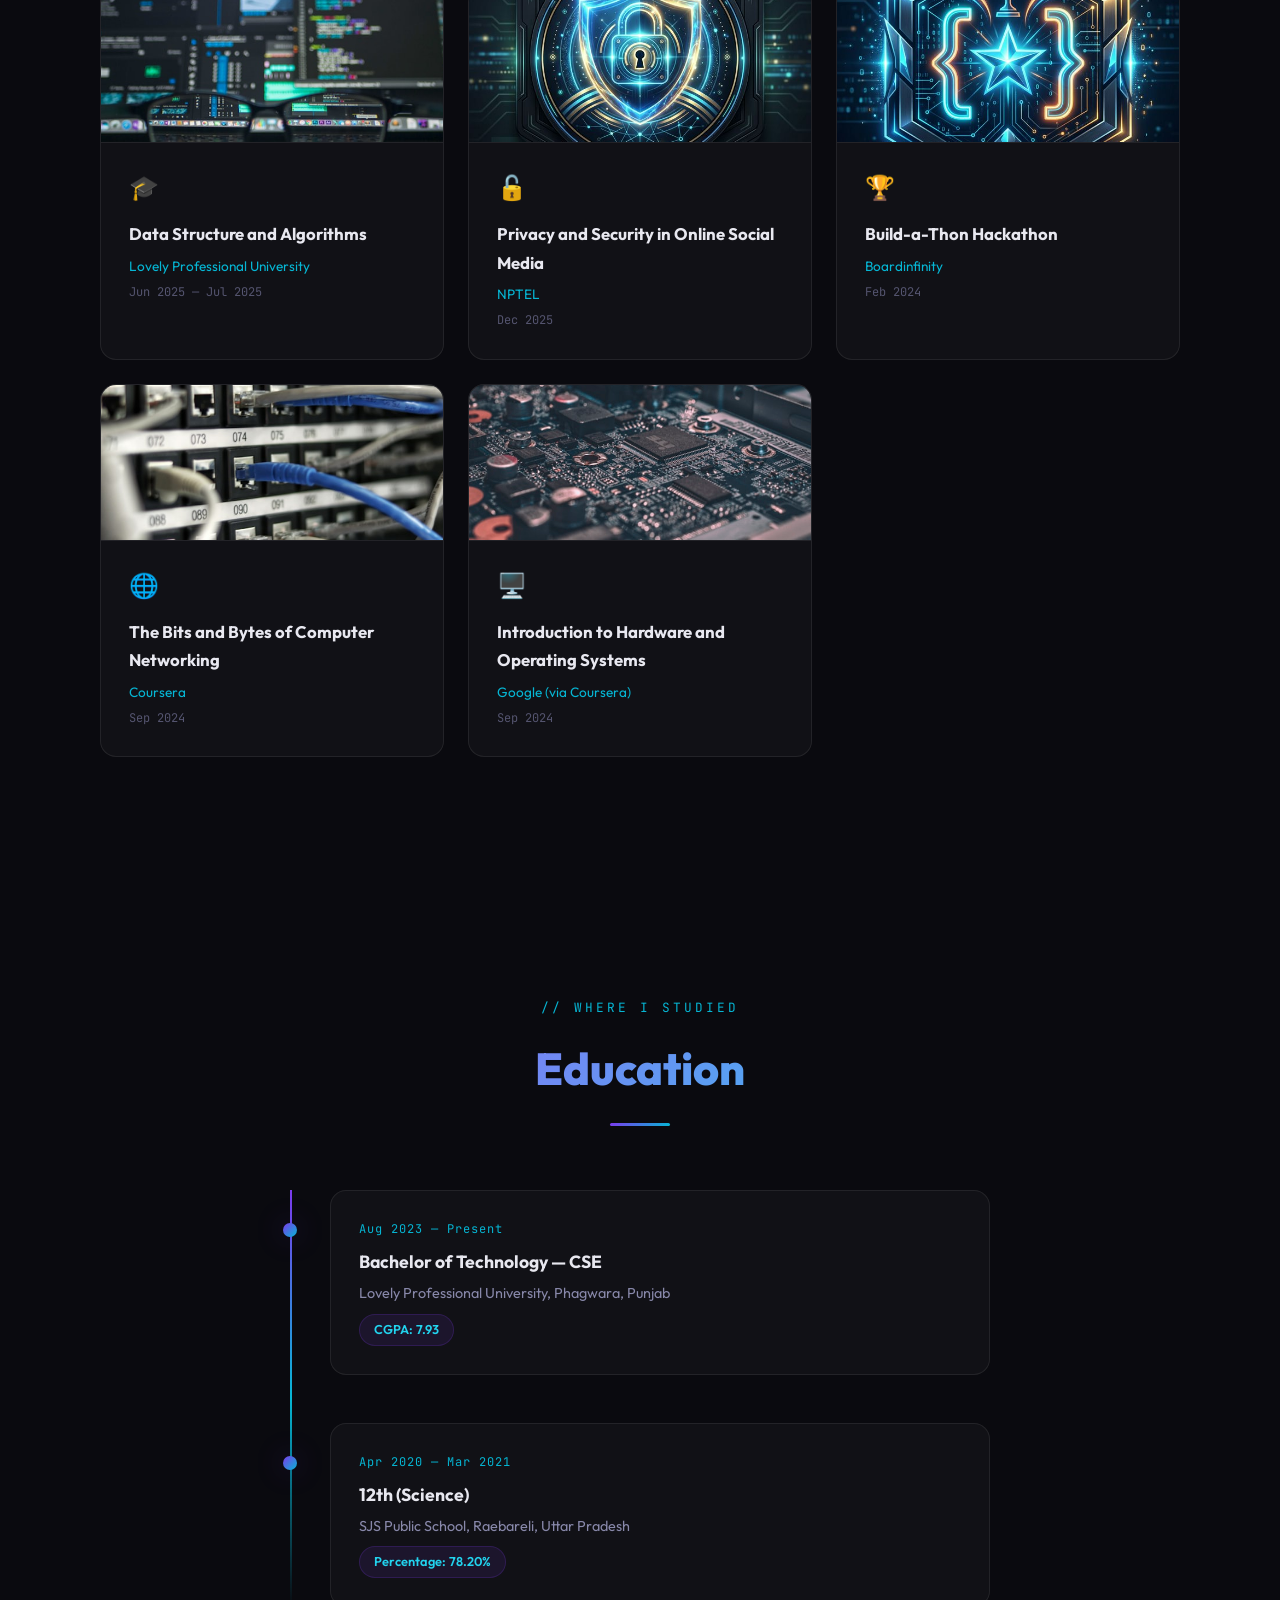
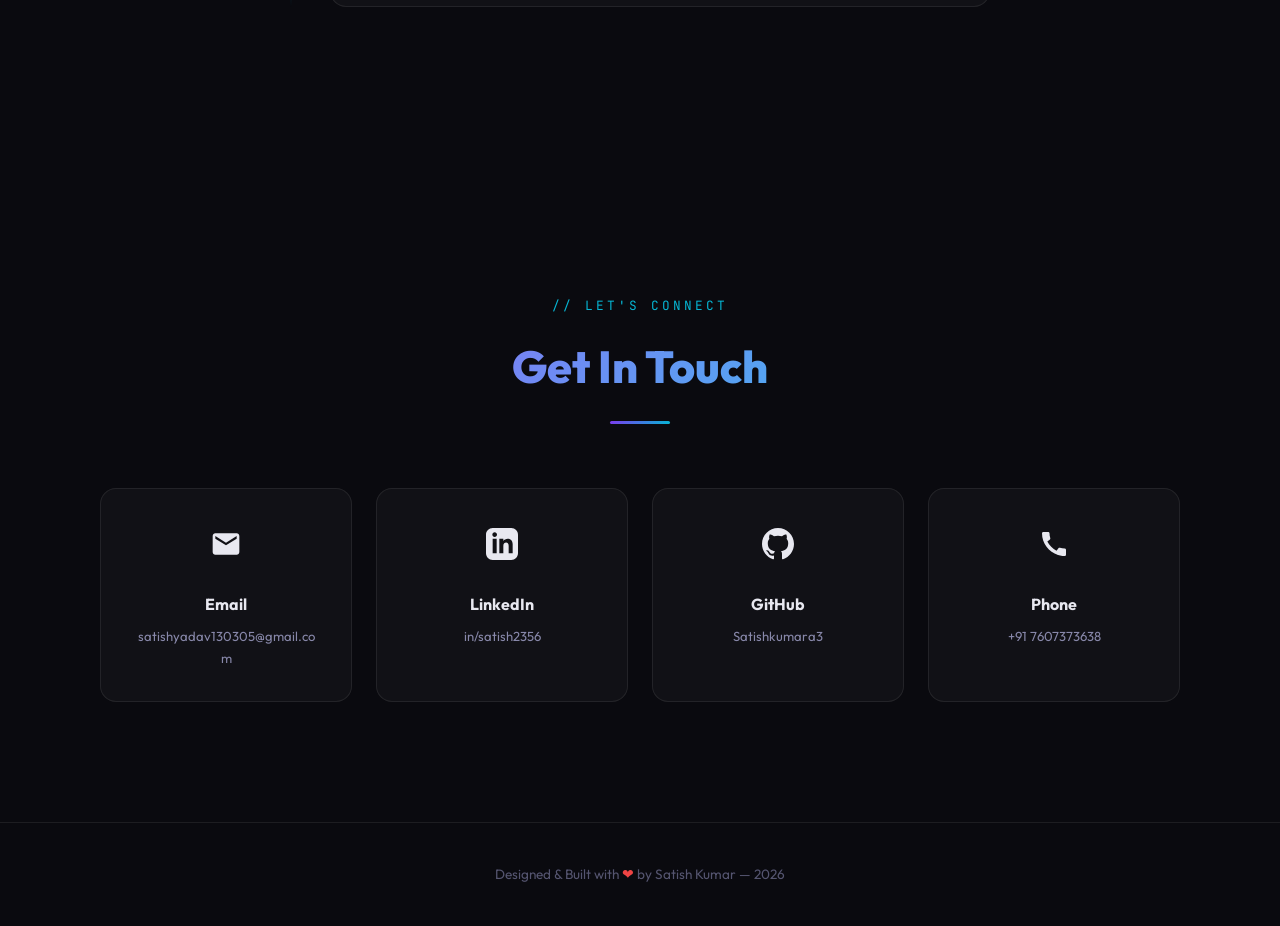
==== commit b81be662: "Update problems solved count from 350+ to 500+" ====
--- a/index.html
+++ b/index.html
@@ -56,11 +56,11 @@
 
             <div class="hero-stats">
                 <div class="hero-stat">
-                    <div class="hero-stat-value" data-count="350" data-suffix="+">0</div>
+                    <div class="hero-stat-value" data-count="500" data-suffix="+">0</div>
                     <div class="hero-stat-label">Problems Solved</div>
                 </div>
                 <div class="hero-stat">
-                    <div class="hero-stat-value" id="hero-lc-rating" data-count="350" data-suffix="+">0</div>
+                    <div class="hero-stat-value" id="hero-lc-rating" data-count="500" data-suffix="+">0</div>
                     <div class="hero-stat-label">LeetCode Progress</div>
                 </div>
                 <div class="hero-stat">
@@ -101,7 +101,7 @@
                     I specialize in building intelligent systems that leverage Large Language Models (LLMs) and
                     advanced recommendation algorithms. With a solid foundation in <strong>Data Structures and
                         Algorithms</strong>,
-                    I've solved over <strong>350+ problems</strong> on LeetCode and NeoColab.
+                    I've solved over <strong>500+ problems</strong> on LeetCode and NeoColab.
                 </p>
                 <p>
                     My recent work involves developing <strong>Agentic AI agents</strong> using LangChain and
@@ -139,7 +139,7 @@
                             onerror="this.style.display='none'; this.parentElement.textContent='SK';" />
                     </div>
                     <div class="floating-badge">🤖 GenAI & ML</div>
-                    <div class="floating-badge">⚡ 350+ Problems</div>
+                    <div class="floating-badge">⚡ 500+ Problems</div>
                 </div>
             </div>
         </div>
@@ -387,7 +387,7 @@
                 style="transition-delay: 0.1s">
                 <span class="achievement-icon">🏅</span>
                 <h3>LeetCode</h3>
-                <div class="achievement-rating" id="ach-lc-rating" data-count="350" data-suffix="+">0</div>
+                <div class="achievement-rating" id="ach-lc-rating" data-count="500" data-suffix="+">0</div>
                 <p class="achievement-label" id="ach-lc-label">Problems Solved</p>
             </a>
 
@@ -407,8 +407,8 @@
         </div>
 
         <div class="achievement-total reveal" style="transition-delay: 0.4s">
-            <div class="achievement-total-value" data-count="350" data-suffix="+">0</div>
-            <p class="achievement-total-label">Solved over 350+ Data Structures and Algorithms problems on LeetCode and
+            <div class="achievement-total-value" data-count="500" data-suffix="+">0</div>
+            <p class="achievement-total-label">Solved over 500+ Data Structures and Algorithms problems on LeetCode and
                 NeoColab.</p>
         </div>
     </section>
@@ -552,4 +552,4 @@
     <script src="script.js"></script>
 </body>
 
-</html>+</html>
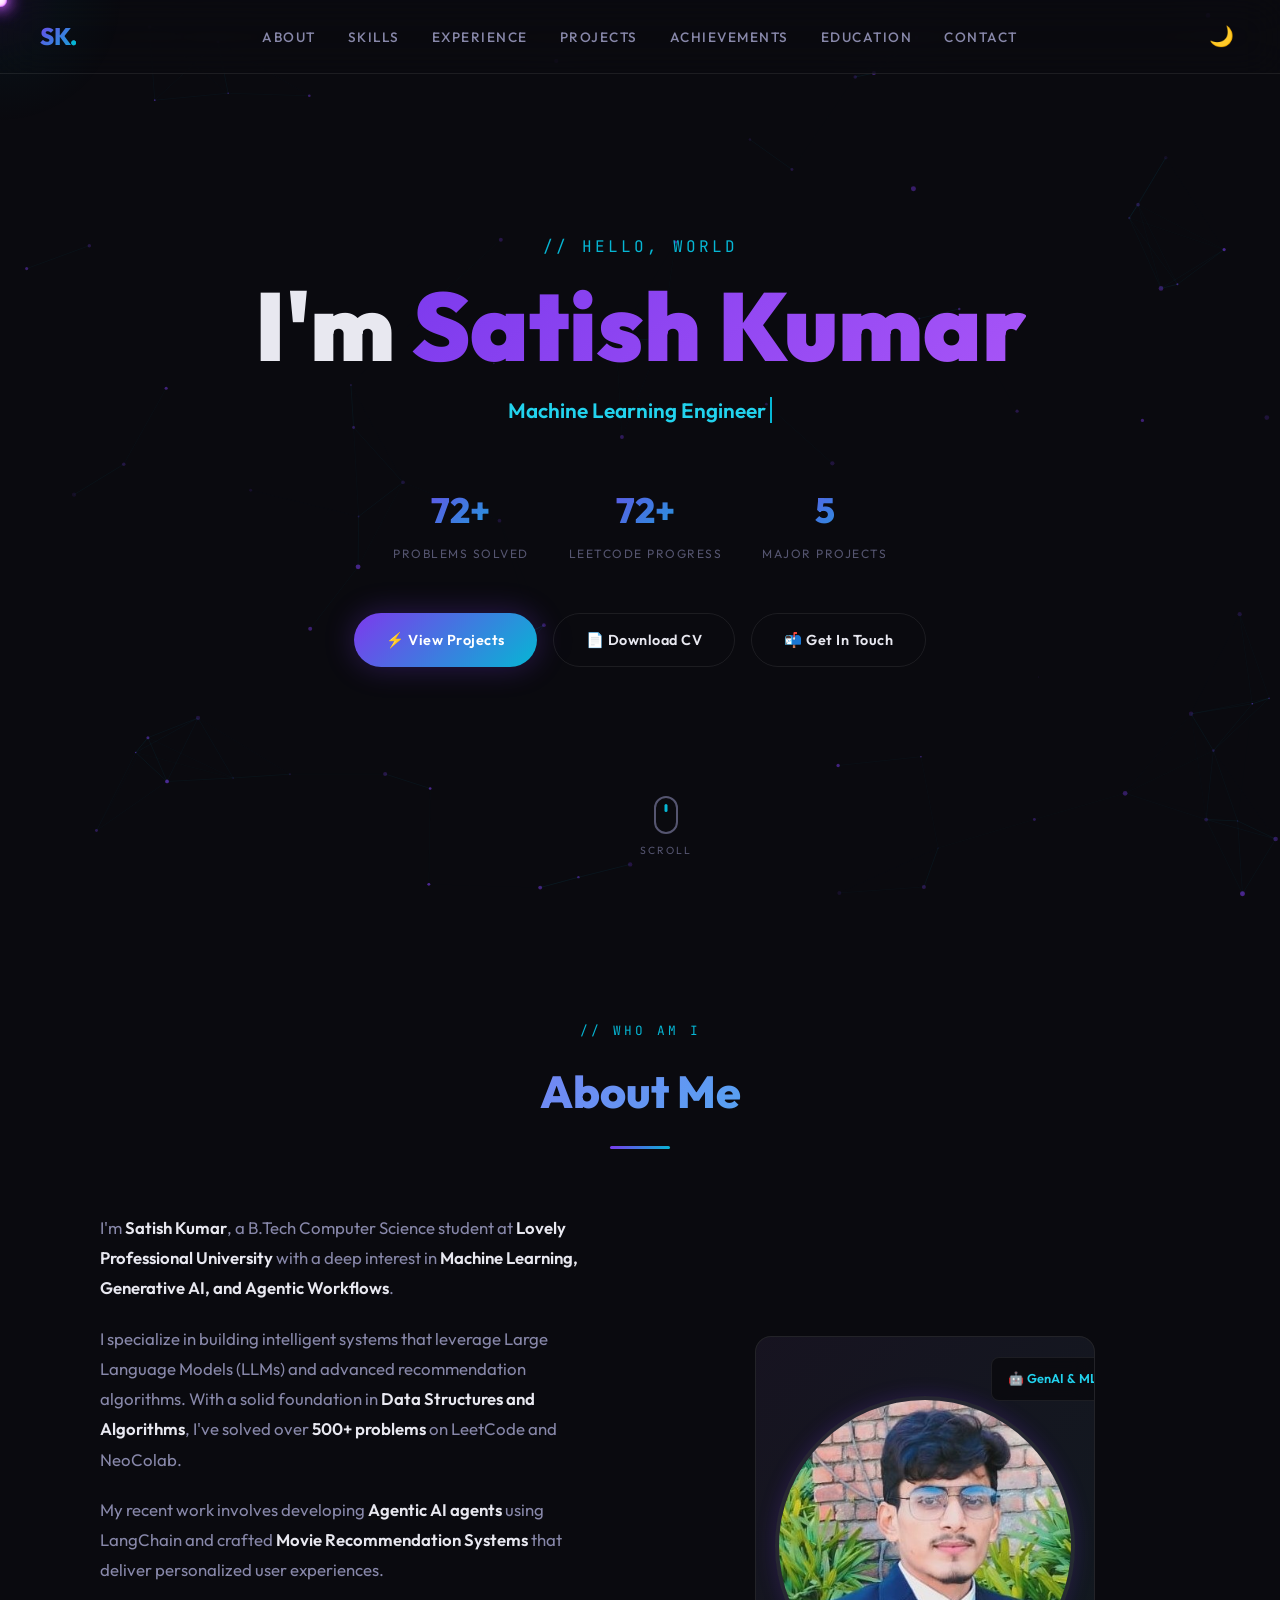
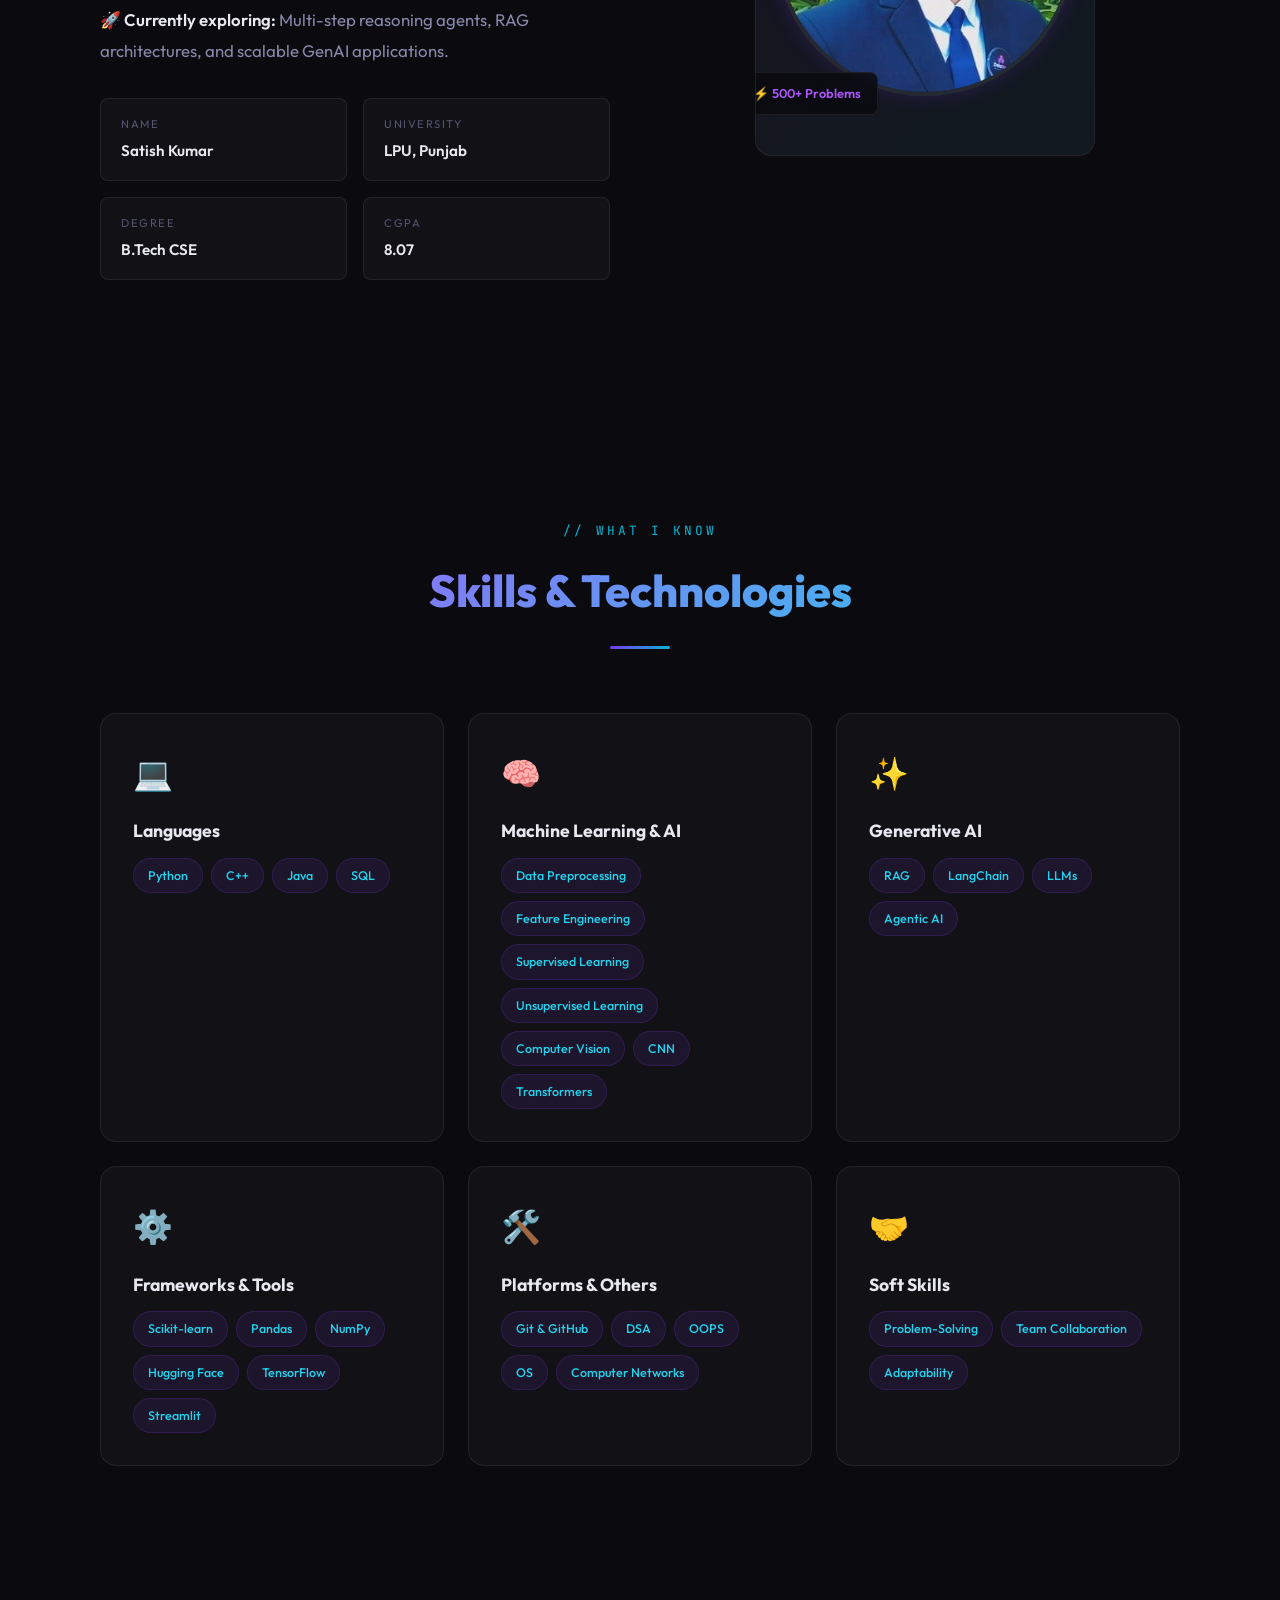
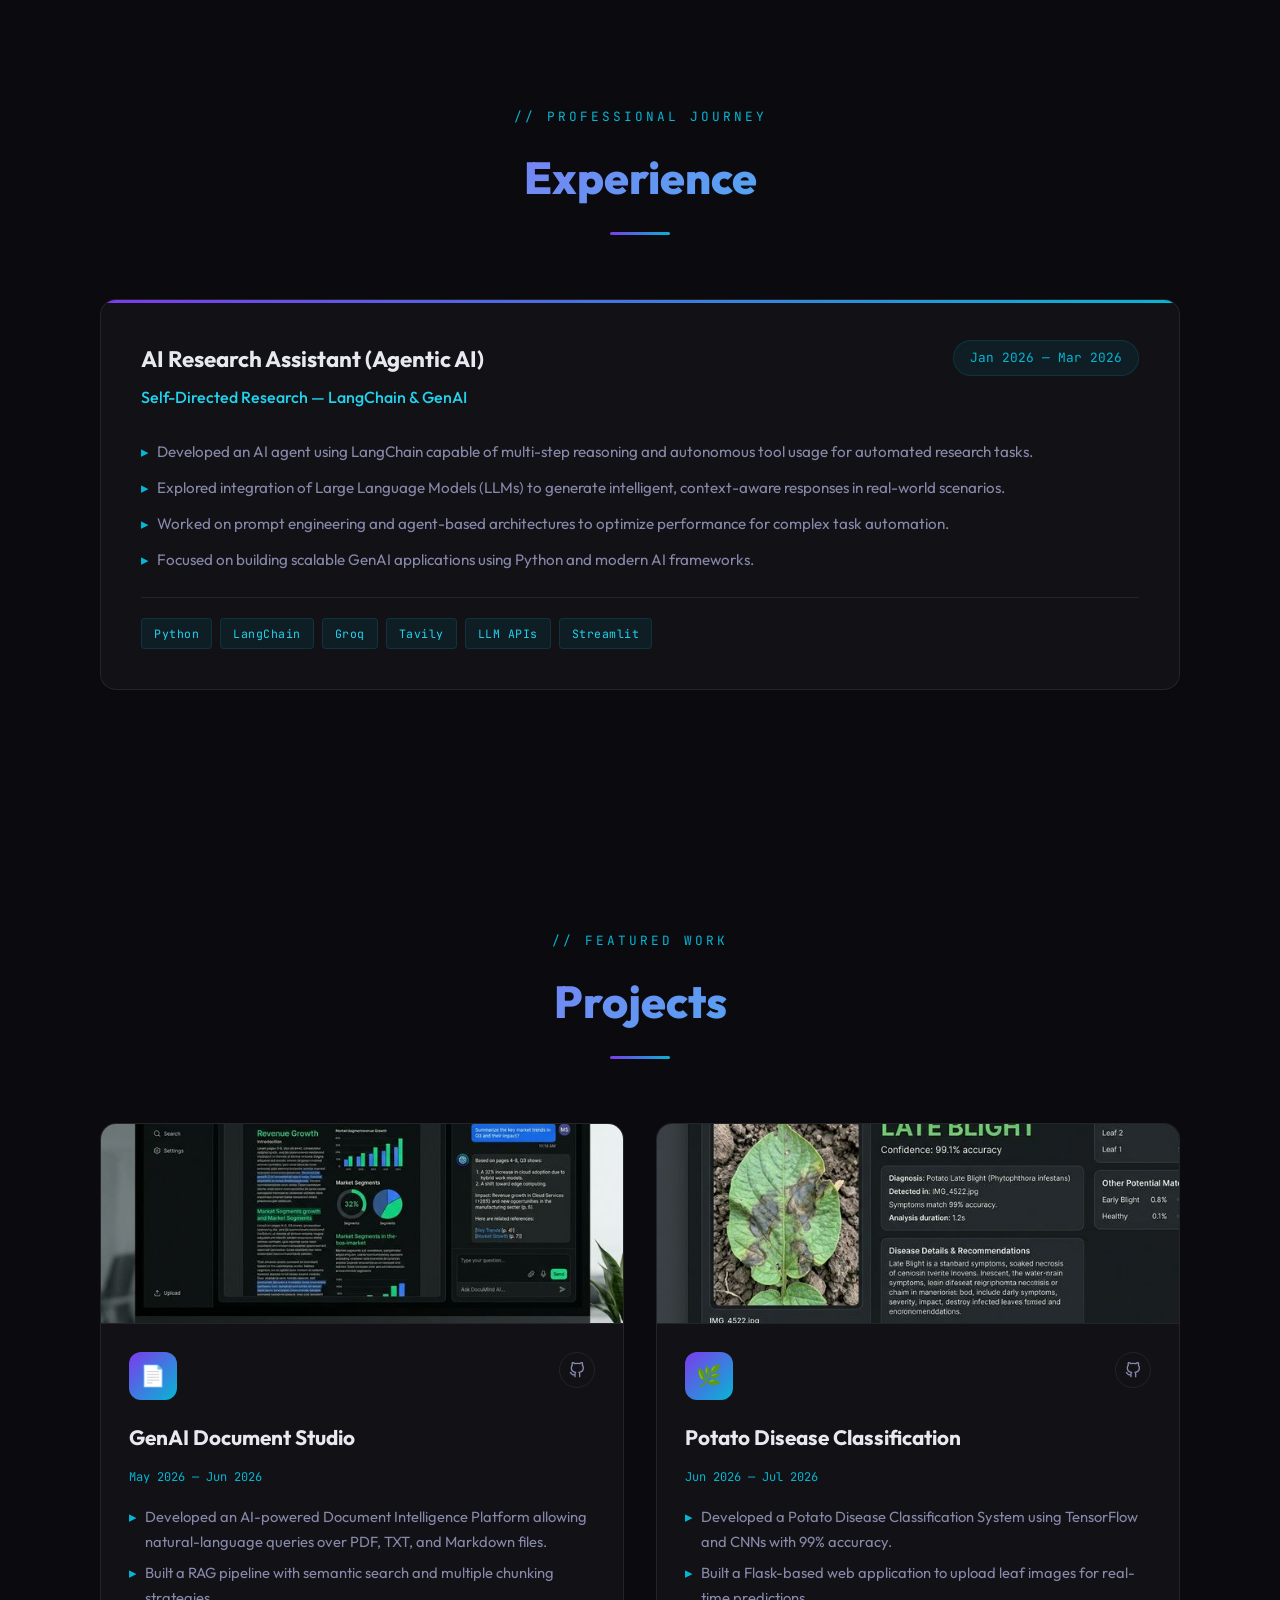
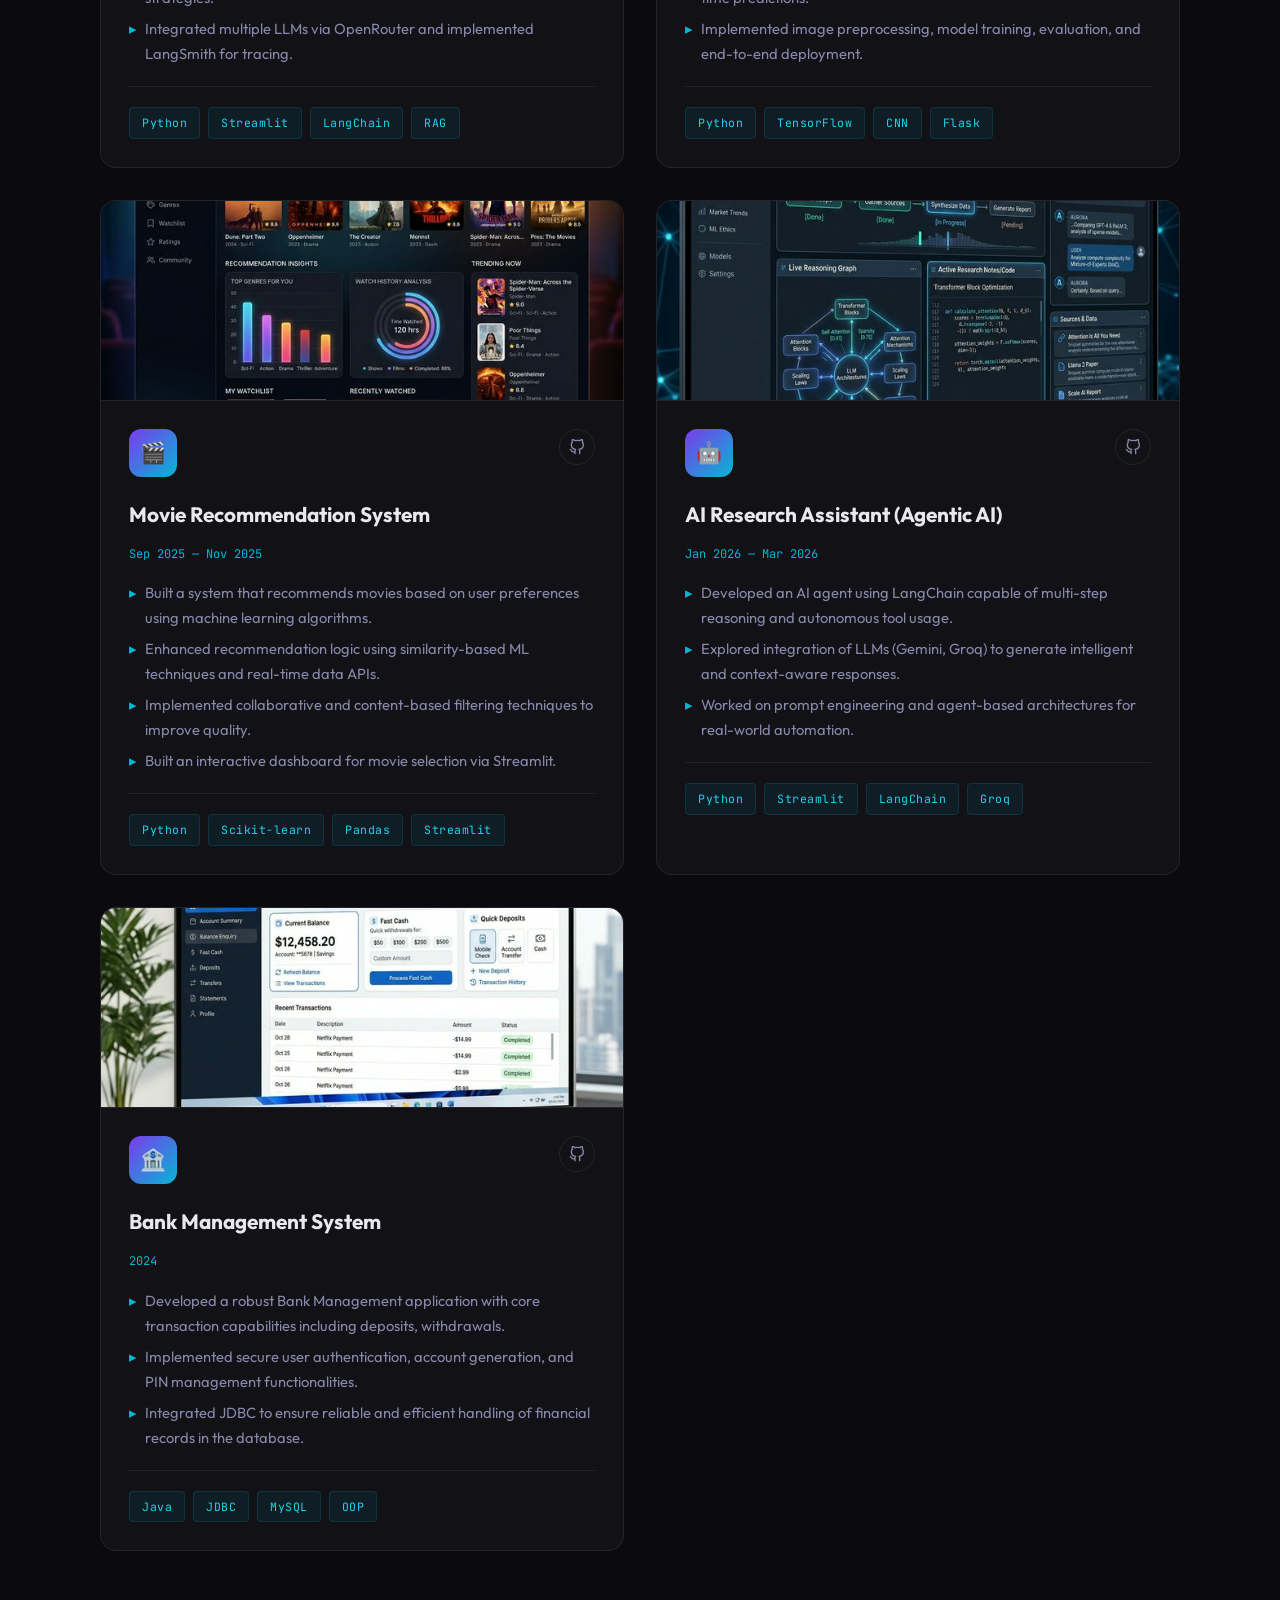
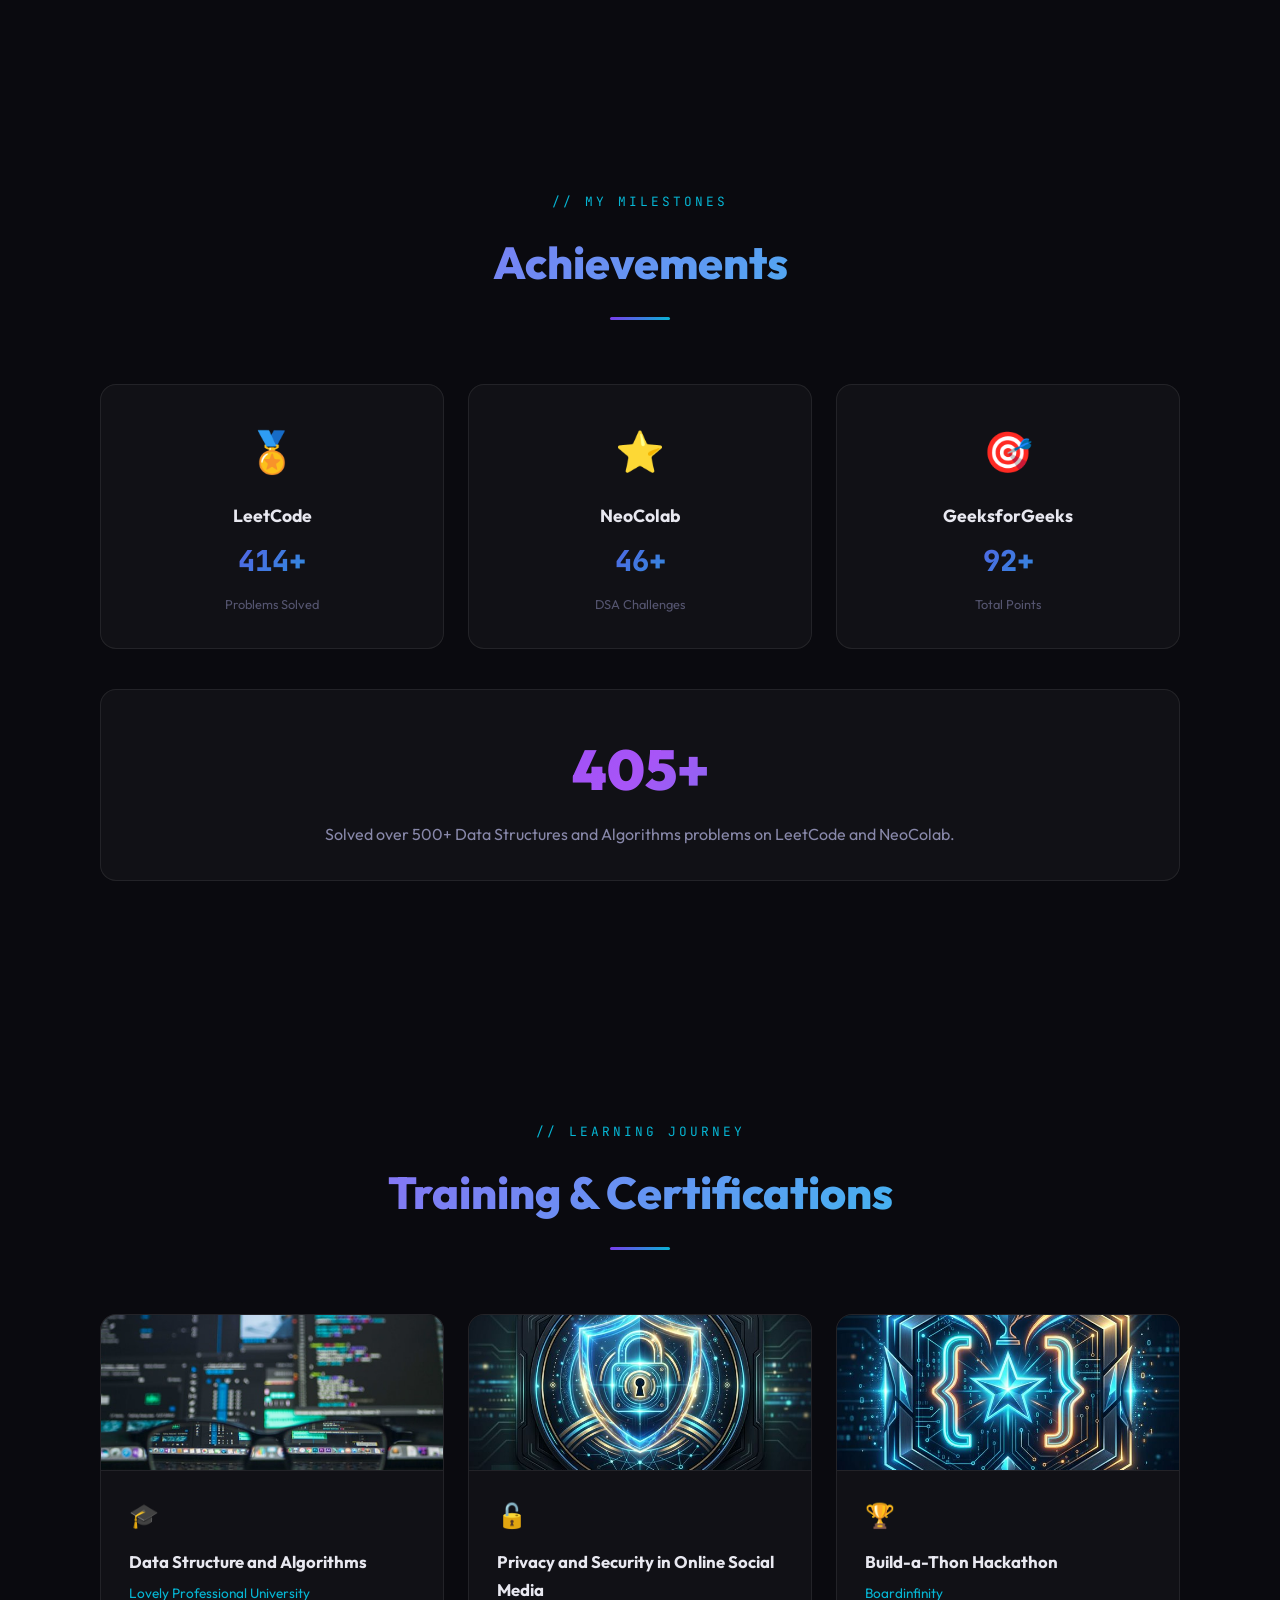
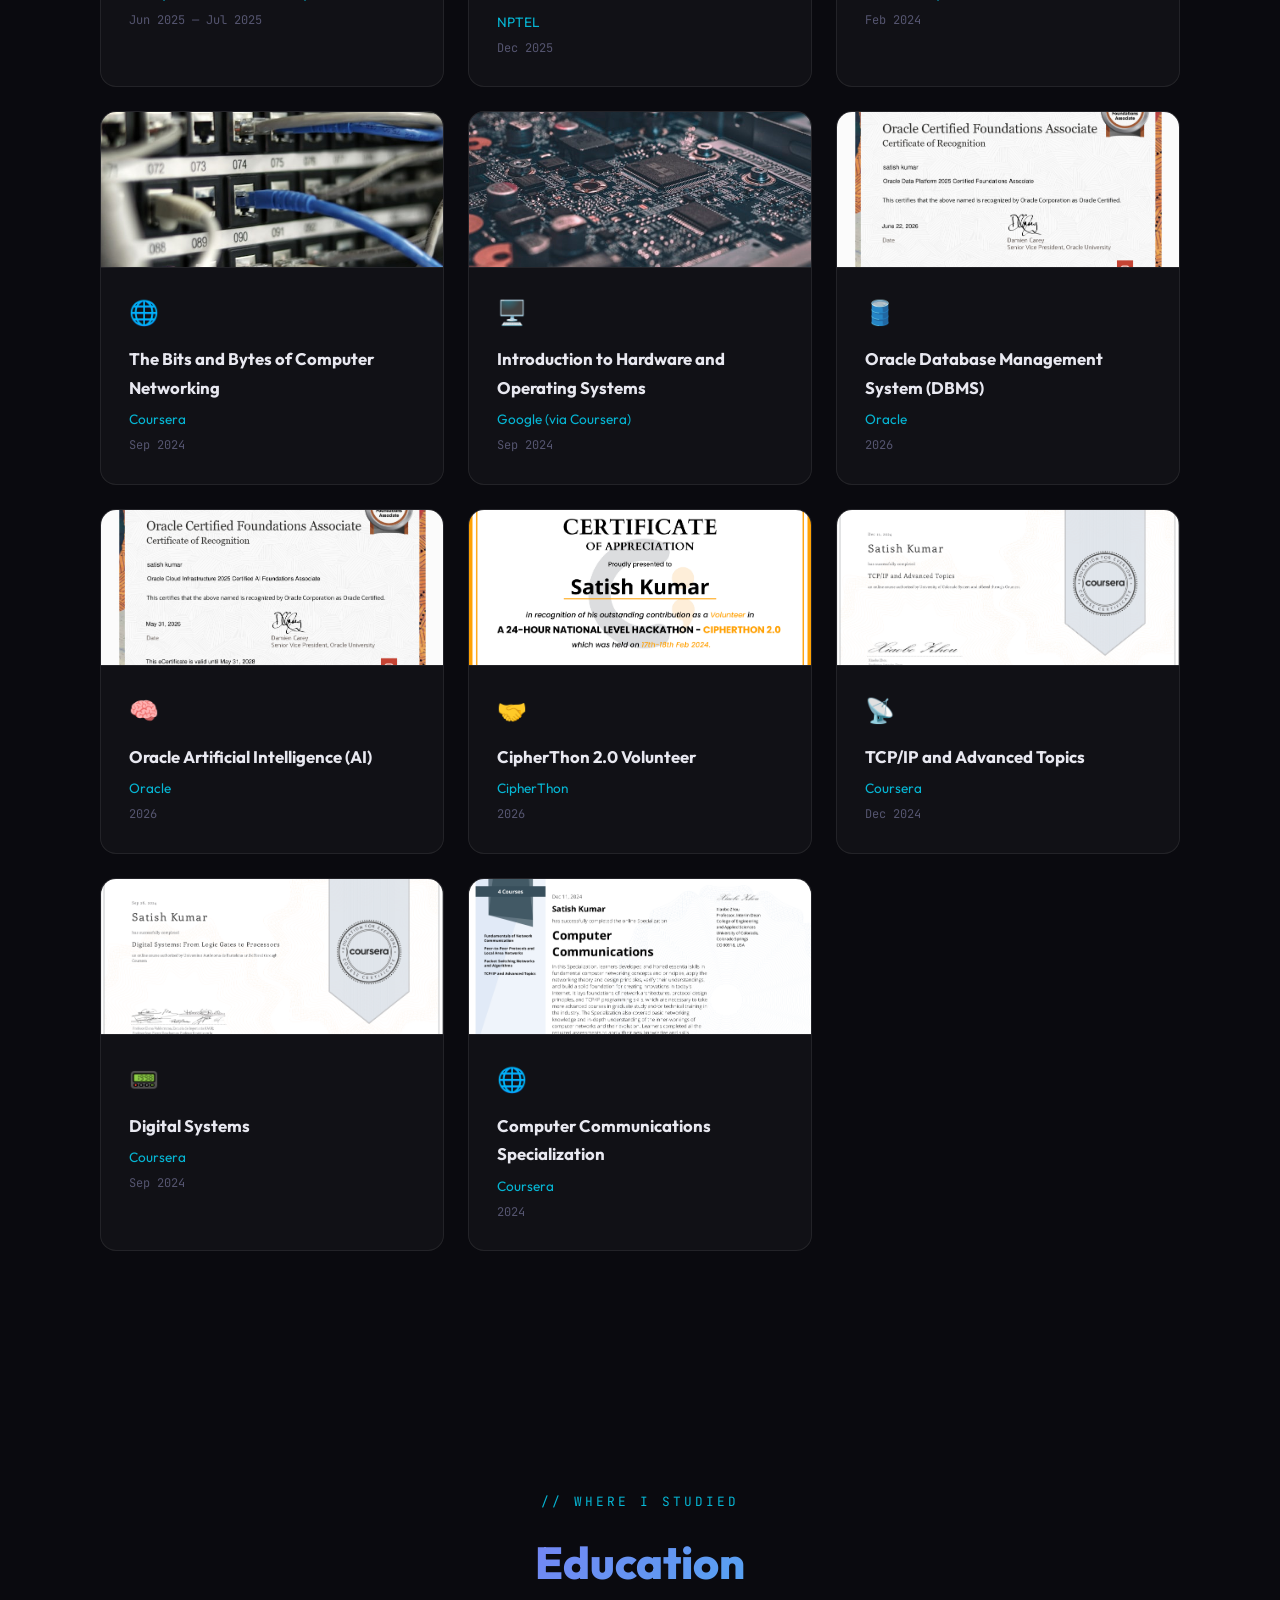
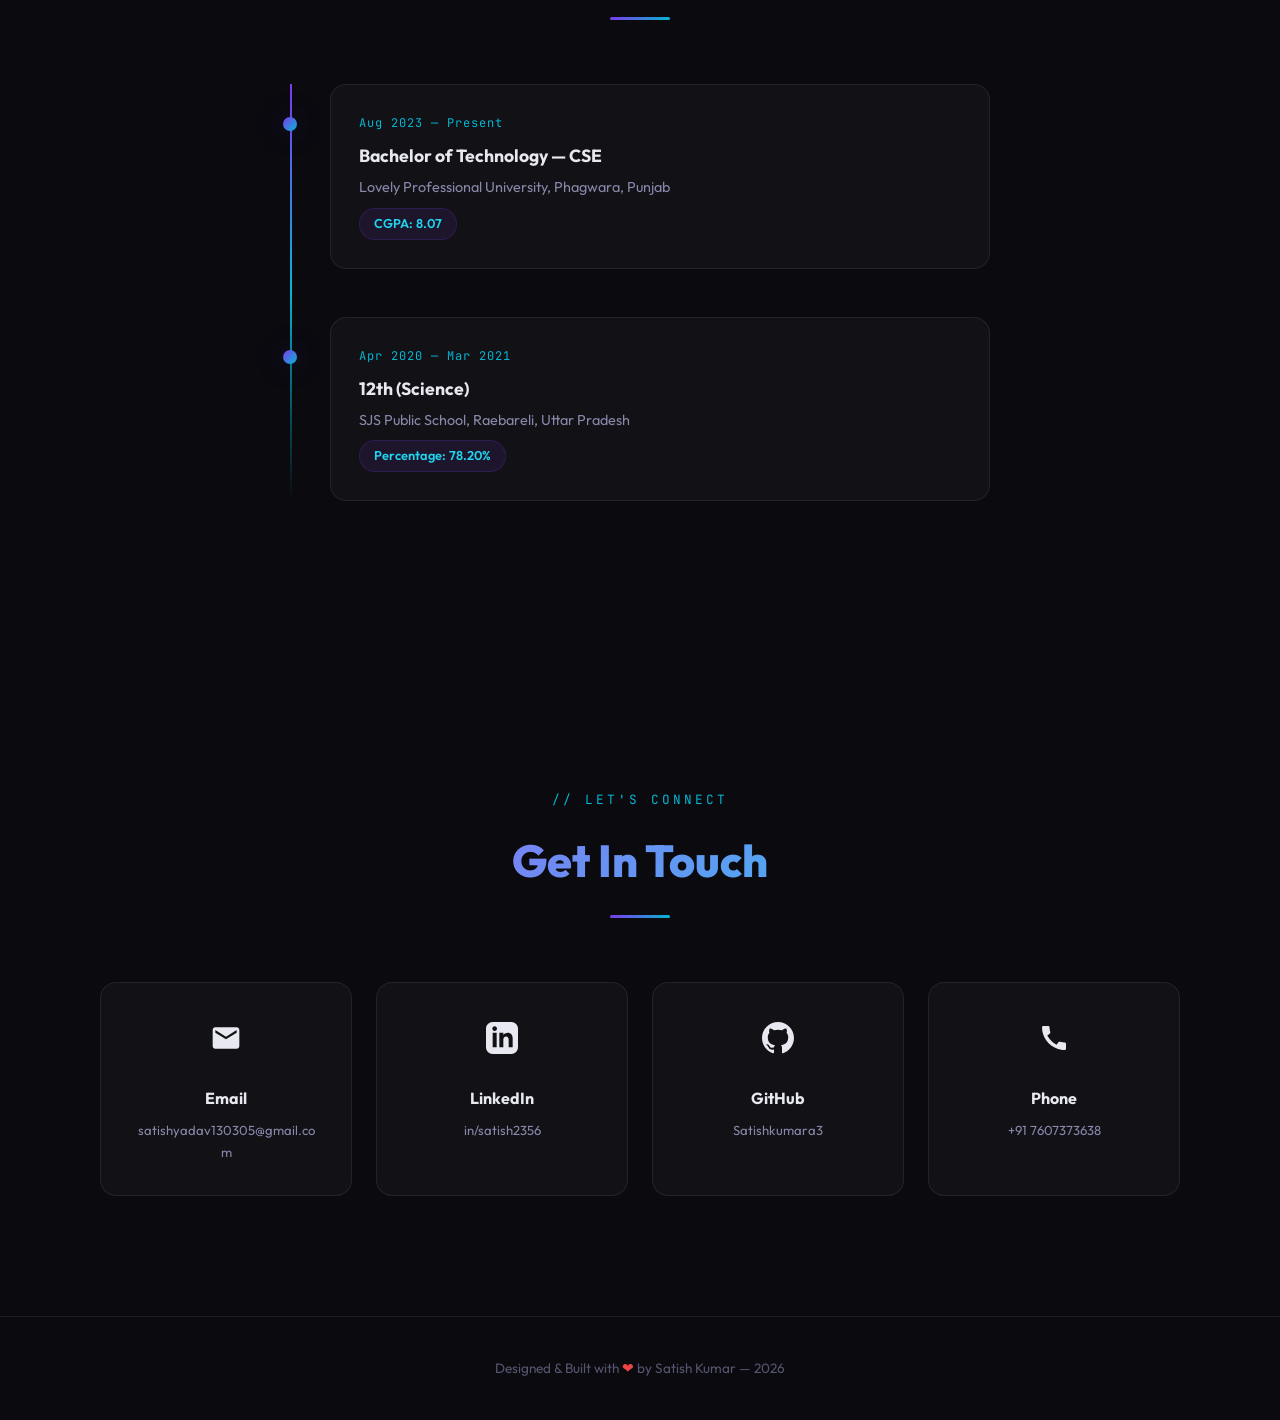
==== commit ed039b9f: "Updated portfolio with new CV, projects, certificates, and live links" ====
--- a/index.html
+++ b/index.html
@@ -46,7 +46,7 @@
         <div class="hero-content">
             <p class="hero-greeting">// Hello, World</p>
             <h1 class="hero-name">
-                I'm <span class="gradient-text">Satish Kumar</span>
+                I'm <a href="#certifications" class="gradient-text" style="text-decoration: none;">Satish Kumar</a>
             </h1>
             <div class="hero-title-wrapper">
                 <p class="hero-title">
@@ -64,14 +64,14 @@
                     <div class="hero-stat-label">LeetCode Progress</div>
                 </div>
                 <div class="hero-stat">
-                    <div class="hero-stat-value" id="hero-cc-rating" data-count="2" data-suffix="">0</div>
+                    <div class="hero-stat-value" id="hero-cc-rating" data-count="5" data-suffix="">0</div>
                     <div class="hero-stat-label">Major Projects</div>
                 </div>
             </div>
 
             <div class="hero-cta">
                 <a href="#projects" class="btn btn-primary">⚡ View Projects</a>
-                <a href="satish_final_cv.pdf" download class="btn btn-outline">📄 Download CV</a>
+                <a href="Kumar_Satish_CV.pdf" download class="btn btn-outline">📄 Download CV</a>
                 <a href="#contact" class="btn btn-outline">📬 Get In Touch</a>
             </div>
         </div>
@@ -127,7 +127,7 @@
                     </div>
                     <div class="about-info-item">
                         <div class="about-info-label">CGPA</div>
-                        <div class="about-info-value">7.93</div>
+                        <div class="about-info-value">8.07</div>
                     </div>
                 </div>
             </div>
@@ -274,30 +274,66 @@
         </div>
 
         <div class="projects-grid">
-            <!-- Project 1 -->
-            <div class="project-card reveal">
+            <!-- Project 1 (Was Project 3) -->
+            <div class="project-card reveal" onclick="window.open('https://genaidocumentstudio-bygo92pzclkr9ewqu42vqu.streamlit.app', '_blank')" style="cursor: pointer;">
+                <div class="project-image">
+                    <img src="genai_document_studio.png" alt="GenAI Document Studio" />
+                </div>
+                <div class="project-header">
+                    <div class="project-icon">📄</div>
+                    <div class="project-links">
+                        <a href="https://github.com/Satishkumara3" target="_blank" rel="noopener" title="GitHub">
+                            <svg width="16" height="16" viewBox="0 0 24 24" fill="none" stroke="currentColor" stroke-width="2" stroke-linecap="round" stroke-linejoin="round"><path d="M9 19c-5 1.5-5-2.5-7-3m14 6v-3.87a3.37 3.37 0 0 0-.94-2.61c3.14-.35 6.44-1.54 6.44-7A5.44 5.44 0 0 0 20 4.77 5.07 5.07 0 0 0 19.91 1S18.73.65 16 2.48a13.38 13.38 0 0 0-7 0C6.27.65 5.09 1 5.09 1A5.07 5.07 0 0 0 5 4.77a5.44 5.44 0 0 0-1.5 3.78c0 5.42 3.3 6.61 6.44 7A3.37 3.37 0 0 0 9 18.13V22" /></svg>
+                        </a>
+                    </div>
+                </div>
+                <div class="project-body">
+                    <h3 class="project-title">GenAI Document Studio</h3>
+                    <span class="project-date">May 2026 — Jun 2026</span>
+                    <div class="project-desc">
+                        <li>Developed an AI-powered Document Intelligence Platform allowing natural-language queries over PDF, TXT, and Markdown files.</li>
+                        <li>Built a RAG pipeline with semantic search and multiple chunking strategies.</li>
+                        <li>Integrated multiple LLMs via OpenRouter and implemented LangSmith for tracing.</li>
+                    </div>
+                    <div class="project-tech"><span>Python</span><span>Streamlit</span><span>LangChain</span><span>RAG</span></div>
+                </div>
+            </div>
+
+            <!-- Project 2 (Was Project 4) -->
+            <div class="project-card reveal" style="transition-delay: 0.15s; cursor: pointer;" onclick="window.open('https://potato-disease-classification-using-cnn-c5dk.onrender.com', '_blank')">
+                <div class="project-image">
+                    <img src="potato_disease_classification.png" alt="Potato Disease Classification" />
+                </div>
+                <div class="project-header">
+                    <div class="project-icon">🌿</div>
+                    <div class="project-links">
+                        <a href="https://github.com/Satishkumara3" target="_blank" rel="noopener" title="GitHub">
+                            <svg width="16" height="16" viewBox="0 0 24 24" fill="none" stroke="currentColor" stroke-width="2" stroke-linecap="round" stroke-linejoin="round"><path d="M9 19c-5 1.5-5-2.5-7-3m14 6v-3.87a3.37 3.37 0 0 0-.94-2.61c3.14-.35 6.44-1.54 6.44-7A5.44 5.44 0 0 0 20 4.77 5.07 5.07 0 0 0 19.91 1S18.73.65 16 2.48a13.38 13.38 0 0 0-7 0C6.27.65 5.09 1 5.09 1A5.07 5.07 0 0 0 5 4.77a5.44 5.44 0 0 0-1.5 3.78c0 5.42 3.3 6.61 6.44 7A3.37 3.37 0 0 0 9 18.13V22" /></svg>
+                        </a>
+                    </div>
+                </div>
+                <div class="project-body">
+                    <h3 class="project-title">Potato Disease Classification</h3>
+                    <span class="project-date">Jun 2026 — Jul 2026</span>
+                    <div class="project-desc">
+                        <li>Developed a Potato Disease Classification System using TensorFlow and CNNs with 99% accuracy.</li>
+                        <li>Built a Flask-based web application to upload leaf images for real-time predictions.</li>
+                        <li>Implemented image preprocessing, model training, evaluation, and end-to-end deployment.</li>
+                    </div>
+                    <div class="project-tech"><span>Python</span><span>TensorFlow</span><span>CNN</span><span>Flask</span></div>
+                </div>
+            </div>
+
+            <!-- Project 3 (Was Project 1) -->
+            <div class="project-card reveal" style="transition-delay: 0.3s; cursor: pointer;" onclick="window.open('https://movie-recommendation-system-c9a2.onrender.com', '_blank')">
                 <div class="project-image">
                     <img src="movie_recommendation_system.png" alt="Movie Recommendation System" />
                 </div>
                 <div class="project-header">
                     <div class="project-icon">🎬</div>
                     <div class="project-links">
-                        <a href="https://github.com/Satishkumara3/Movie_Recommendation_System" target="_blank"
-                            rel="noopener" title="GitHub">
-                            <svg width="16" height="16" viewBox="0 0 24 24" fill="none" stroke="currentColor"
-                                stroke-width="2" stroke-linecap="round" stroke-linejoin="round">
-                                <path
-                                    d="M9 19c-5 1.5-5-2.5-7-3m14 6v-3.87a3.37 3.37 0 0 0-.94-2.61c3.14-.35 6.44-1.54 6.44-7A5.44 5.44 0 0 0 20 4.77 5.07 5.07 0 0 0 19.91 1S18.73.65 16 2.48a13.38 13.38 0 0 0-7 0C6.27.65 5.09 1 5.09 1A5.07 5.07 0 0 0 5 4.77a5.44 5.44 0 0 0-1.5 3.78c0 5.42 3.3 6.61 6.44 7A3.37 3.37 0 0 0 9 18.13V22" />
-                            </svg>
-                        </a>
-                        <a href="https://movie-recommendation-system-c9a2.onrender.com" target="_blank" rel="noopener"
-                            title="Live Demo">
-                            <svg width="16" height="16" viewBox="0 0 24 24" fill="none" stroke="currentColor"
-                                stroke-width="2" stroke-linecap="round" stroke-linejoin="round">
-                                <path d="M18 13v6a2 2 0 0 1-2 2H5a2 2 0 0 1-2-2V8a2 2 0 0 1 2-2h6" />
-                                <polyline points="15 3 21 3 21 9" />
-                                <line x1="10" y1="14" x2="21" y2="3" />
-                            </svg>
+                        <a href="https://github.com/Satishkumara3/Movie_Recommendation_System" target="_blank" rel="noopener" title="GitHub">
+                            <svg width="16" height="16" viewBox="0 0 24 24" fill="none" stroke="currentColor" stroke-width="2" stroke-linecap="round" stroke-linejoin="round"><path d="M9 19c-5 1.5-5-2.5-7-3m14 6v-3.87a3.37 3.37 0 0 0-.94-2.61c3.14-.35 6.44-1.54 6.44-7A5.44 5.44 0 0 0 20 4.77 5.07 5.07 0 0 0 19.91 1S18.73.65 16 2.48a13.38 13.38 0 0 0-7 0C6.27.65 5.09 1 5.09 1A5.07 5.07 0 0 0 5 4.77a5.44 5.44 0 0 0-1.5 3.78c0 5.42 3.3 6.61 6.44 7A3.37 3.37 0 0 0 9 18.13V22" /></svg>
                         </a>
                     </div>
                 </div>
@@ -305,48 +341,25 @@
                     <h3 class="project-title">Movie Recommendation System</h3>
                     <span class="project-date">Sep 2025 — Nov 2025</span>
                     <div class="project-desc">
-                        <li>Built a system that recommends movies based on user preferences using machine learning
-                            algorithms, focusing on personalization.</li>
-                        <li>Enhanced recommendation logic using similarity-based ML techniques and real-time data APIs
-                            for accurate suggestions.</li>
-                        <li>Implemented collaborative and content-based filtering techniques to improve overall
-                            recommendation quality.</li>
-                        <li>Built an interactive dashboard for easy movie selection and real-time recommendation display
-                            via Streamlit.</li>
-                    </div>
-                    <div class="project-tech">
-                        <span>Python</span>
-                        <span>Scikit-learn</span>
-                        <span>Pandas</span>
-                        <span>Streamlit</span>
-                    </div>
-                </div>
-            </div>
-
-            <!-- Project 2 -->
-            <div class="project-card reveal" style="transition-delay: 0.15s">
+                        <li>Built a system that recommends movies based on user preferences using machine learning algorithms.</li>
+                        <li>Enhanced recommendation logic using similarity-based ML techniques and real-time data APIs.</li>
+                        <li>Implemented collaborative and content-based filtering techniques to improve quality.</li>
+                        <li>Built an interactive dashboard for movie selection via Streamlit.</li>
+                    </div>
+                    <div class="project-tech"><span>Python</span><span>Scikit-learn</span><span>Pandas</span><span>Streamlit</span></div>
+                </div>
+            </div>
+
+            <!-- Project 4 (Was Project 2) -->
+            <div class="project-card reveal" style="transition-delay: 0.45s; cursor: pointer;" onclick="window.open('https://langchainagentai-nmfdshcb5ynuzdqsv2qmqd.streamlit.app', '_blank')">
                 <div class="project-image">
                     <img src="ai_research_assistant.png" alt="AI Research Assistant" />
                 </div>
                 <div class="project-header">
                     <div class="project-icon">🤖</div>
                     <div class="project-links">
-                        <a href="https://github.com/Satishkumara3/langchain_agent_ai" target="_blank" rel="noopener"
-                            title="GitHub">
-                            <svg width="16" height="16" viewBox="0 0 24 24" fill="none" stroke="currentColor"
-                                stroke-width="2" stroke-linecap="round" stroke-linejoin="round">
-                                <path
-                                    d="M9 19c-5 1.5-5-2.5-7-3m14 6v-3.87a3.37 3.37 0 0 0-.94-2.61c3.14-.35 6.44-1.54 6.44-7A5.44 5.44 0 0 0 20 4.77 5.07 5.07 0 0 0 19.91 1S18.73.65 16 2.48a13.38 13.38 0 0 0-7 0C6.27.65 5.09 1 5.09 1A5.07 5.07 0 0 0 5 4.77a5.44 5.44 0 0 0-1.5 3.78c0 5.42 3.3 6.61 6.44 7A3.37 3.37 0 0 0 9 18.13V22" />
-                            </svg>
-                        </a>
-                        <a href="https://langchainagentai-nmfdshcb5ynuzdqsv2qmqd.streamlit.app" target="_blank"
-                            rel="noopener" title="Live Demo">
-                            <svg width="16" height="16" viewBox="0 0 24 24" fill="none" stroke="currentColor"
-                                stroke-width="2" stroke-linecap="round" stroke-linejoin="round">
-                                <path d="M18 13v6a2 2 0 0 1-2 2H5a2 2 0 0 1-2-2V8a2 2 0 0 1 2-2h6" />
-                                <polyline points="15 3 21 3 21 9" />
-                                <line x1="10" y1="14" x2="21" y2="3" />
-                            </svg>
+                        <a href="https://github.com/Satishkumara3/langchain_agent_ai" target="_blank" rel="noopener" title="GitHub">
+                            <svg width="16" height="16" viewBox="0 0 24 24" fill="none" stroke="currentColor" stroke-width="2" stroke-linecap="round" stroke-linejoin="round"><path d="M9 19c-5 1.5-5-2.5-7-3m14 6v-3.87a3.37 3.37 0 0 0-.94-2.61c3.14-.35 6.44-1.54 6.44-7A5.44 5.44 0 0 0 20 4.77 5.07 5.07 0 0 0 19.91 1S18.73.65 16 2.48a13.38 13.38 0 0 0-7 0C6.27.65 5.09 1 5.09 1A5.07 5.07 0 0 0 5 4.77a5.44 5.44 0 0 0-1.5 3.78c0 5.42 3.3 6.61 6.44 7A3.37 3.37 0 0 0 9 18.13V22" /></svg>
                         </a>
                     </div>
                 </div>
@@ -354,21 +367,36 @@
                     <h3 class="project-title">AI Research Assistant (Agentic AI)</h3>
                     <span class="project-date">Jan 2026 — Mar 2026</span>
                     <div class="project-desc">
-                        <li>Developed an AI agent using LangChain capable of multi-step reasoning and autonomous tool
-                            usage.</li>
-                        <li>Explored integration of LLMs (Gemini, Groq) to generate intelligent and context-aware
-                            responses.</li>
+                        <li>Developed an AI agent using LangChain capable of multi-step reasoning and autonomous tool usage.</li>
+                        <li>Explored integration of LLMs (Gemini, Groq) to generate intelligent and context-aware responses.</li>
                         <li>Worked on prompt engineering and agent-based architectures for real-world automation.</li>
-                        <li>Built with Python, Streamlit, and modern GenAI libraries for a seamless user experience.
-                        </li>
-                    </div>
-                    <div class="project-tech">
-                        <span>Python</span>
-                        <span>Streamlit</span>
-                        <span>LangChain</span>
-                        <span>Groq</span>
-                        <span>Tavily</span>
-                    </div>
+                    </div>
+                    <div class="project-tech"><span>Python</span><span>Streamlit</span><span>LangChain</span><span>Groq</span></div>
+                </div>
+            </div>
+
+            <!-- Project 5 -->
+            <div class="project-card reveal" style="transition-delay: 0.6s; cursor: pointer;" onclick="window.open('https://github.com/Satishkumara3/Bank-Management-System', '_blank')">
+                <div class="project-image">
+                    <img src="bank_management_system.png" alt="Bank Management System" />
+                </div>
+                <div class="project-header">
+                    <div class="project-icon">🏦</div>
+                    <div class="project-links">
+                        <a href="https://github.com/Satishkumara3/Bank-Management-System" target="_blank" rel="noopener" title="GitHub">
+                            <svg width="16" height="16" viewBox="0 0 24 24" fill="none" stroke="currentColor" stroke-width="2" stroke-linecap="round" stroke-linejoin="round"><path d="M9 19c-5 1.5-5-2.5-7-3m14 6v-3.87a3.37 3.37 0 0 0-.94-2.61c3.14-.35 6.44-1.54 6.44-7A5.44 5.44 0 0 0 20 4.77 5.07 5.07 0 0 0 19.91 1S18.73.65 16 2.48a13.38 13.38 0 0 0-7 0C6.27.65 5.09 1 5.09 1A5.07 5.07 0 0 0 5 4.77a5.44 5.44 0 0 0-1.5 3.78c0 5.42 3.3 6.61 6.44 7A3.37 3.37 0 0 0 9 18.13V22" /></svg>
+                        </a>
+                    </div>
+                </div>
+                <div class="project-body">
+                    <h3 class="project-title">Bank Management System</h3>
+                    <span class="project-date">2024</span>
+                    <div class="project-desc">
+                        <li>Developed a robust Bank Management application with core transaction capabilities including deposits, withdrawals.</li>
+                        <li>Implemented secure user authentication, account generation, and PIN management functionalities.</li>
+                        <li>Integrated JDBC to ensure reliable and efficient handling of financial records in the database.</li>
+                    </div>
+                    <div class="project-tech"><span>Java</span><span>JDBC</span><span>MySQL</span><span>OOP</span></div>
                 </div>
             </div>
         </div>
@@ -422,7 +450,7 @@
         </div>
 
         <div class="certs-grid">
-            <div class="cert-card reveal" style="transition-delay: 0.1s">
+            <a href="Cert_DSA.pdf" target="_blank" class="cert-card reveal" style="transition-delay: 0.1s; text-decoration: none; color: inherit; display: block;">
                 <div class="cert-image">
                     <img src="cert_dsa.jpg" alt="Data Structure and Algorithms" />
                 </div>
@@ -430,9 +458,9 @@
                 <h3>Data Structure and Algorithms</h3>
                 <p class="cert-issuer">Lovely Professional University</p>
                 <p class="cert-date">Jun 2025 — Jul 2025</p>
-            </div>
-
-            <div class="cert-card reveal" style="transition-delay: 0.2s">
+            </a>
+
+            <a href="Cert_Privacy.pdf" target="_blank" class="cert-card reveal" style="transition-delay: 0.2s; text-decoration: none; color: inherit; display: block;">
                 <div class="cert-image">
                     <img src="cert_privacy.png" alt="Privacy and Security" />
                 </div>
@@ -440,9 +468,9 @@
                 <h3>Privacy and Security in Online Social Media</h3>
                 <p class="cert-issuer">NPTEL</p>
                 <p class="cert-date">Dec 2025</p>
-            </div>
-
-            <div class="cert-card reveal" style="transition-delay: 0.3s">
+            </a>
+
+            <a href="cert_hackathon.png" target="_blank" class="cert-card reveal" style="transition-delay: 0.3s; text-decoration: none; color: inherit; display: block;">
                 <div class="cert-image">
                     <img src="cert_hackathon.png" alt="Build-a-Thon Hackathon" />
                 </div>
@@ -450,9 +478,9 @@
                 <h3>Build-a-Thon Hackathon</h3>
                 <p class="cert-issuer">Boardinfinity</p>
                 <p class="cert-date">Feb 2024</p>
-            </div>
-
-            <div class="cert-card reveal" style="transition-delay: 0.4s">
+            </a>
+
+            <a href="Cert_Networking.pdf" target="_blank" class="cert-card reveal" style="transition-delay: 0.4s; text-decoration: none; color: inherit; display: block;">
                 <div class="cert-image">
                     <img src="cert_networking.jpg" alt="The Bits and Bytes of Computer Networking" />
                 </div>
@@ -460,9 +488,9 @@
                 <h3>The Bits and Bytes of Computer Networking</h3>
                 <p class="cert-issuer">Coursera</p>
                 <p class="cert-date">Sep 2024</p>
-            </div>
-
-            <div class="cert-card reveal" style="transition-delay: 0.5s">
+            </a>
+
+            <a href="Cert_Hardware.pdf" target="_blank" class="cert-card reveal" style="transition-delay: 0.5s; text-decoration: none; color: inherit; display: block;">
                 <div class="cert-image">
                     <img src="cert_hardware.jpg" alt="Introduction to Hardware and Operating Systems" />
                 </div>
@@ -470,7 +498,68 @@
                 <h3>Introduction to Hardware and Operating Systems</h3>
                 <p class="cert-issuer">Google (via Coursera)</p>
                 <p class="cert-date">Sep 2024</p>
-            </div>
+            </a>
+
+            <!-- New Certificates -->
+            <a href="DBMS_Certificate.pdf" target="_blank" class="cert-card reveal" style="transition-delay: 0.6s; text-decoration: none; color: inherit; display: block;">
+                <div class="cert-image">
+                    <img src="cert_dbms.png" alt="Oracle DBMS Certificate" />
+                </div>
+                <span class="cert-badge">🛢️</span>
+                <h3>Oracle Database Management System (DBMS)</h3>
+                <p class="cert-issuer">Oracle</p>
+                <p class="cert-date">2026</p>
+            </a>
+
+            <a href="AI_Certificate.pdf" target="_blank" class="cert-card reveal" style="transition-delay: 0.7s; text-decoration: none; color: inherit; display: block;">
+                <div class="cert-image">
+                    <img src="cert_ai.png" alt="Oracle AI Certificate" />
+                </div>
+                <span class="cert-badge">🧠</span>
+                <h3>Oracle Artificial Intelligence (AI)</h3>
+                <p class="cert-issuer">Oracle</p>
+                <p class="cert-date">2026</p>
+            </a>
+
+            <a href="CipherThon_Volunteer.pdf" target="_blank" class="cert-card reveal" style="transition-delay: 0.8s; text-decoration: none; color: inherit; display: block;">
+                <div class="cert-image">
+                    <img src="cert_volunteer.png" alt="CipherThon Volunteer Certificate" />
+                </div>
+                <span class="cert-badge">🤝</span>
+                <h3>CipherThon 2.0 Volunteer</h3>
+                <p class="cert-issuer">CipherThon</p>
+                <p class="cert-date">2026</p>
+            </a>
+
+            <a href="Cert_TCPIP.pdf" target="_blank" class="cert-card reveal" style="transition-delay: 0.9s; text-decoration: none; color: inherit; display: block;">
+                <div class="cert-image">
+                    <img src="cert_tcpip.png" alt="TCP/IP and Advanced Topics" />
+                </div>
+                <span class="cert-badge">📡</span>
+                <h3>TCP/IP and Advanced Topics</h3>
+                <p class="cert-issuer">Coursera</p>
+                <p class="cert-date">Dec 2024</p>
+            </a>
+
+            <a href="Cert_Digital_Systems.pdf" target="_blank" class="cert-card reveal" style="transition-delay: 1.0s; text-decoration: none; color: inherit; display: block;">
+                <div class="cert-image">
+                    <img src="cert_digital_systems.png" alt="Digital Systems Certificate" />
+                </div>
+                <span class="cert-badge">📟</span>
+                <h3>Digital Systems</h3>
+                <p class="cert-issuer">Coursera</p>
+                <p class="cert-date">Sep 2024</p>
+            </a>
+
+            <a href="Cert_Computer_Communications.pdf" target="_blank" class="cert-card reveal" style="transition-delay: 1.1s; text-decoration: none; color: inherit; display: block;">
+                <div class="cert-image">
+                    <img src="cert_computer_communications.png" alt="Computer Communications Certificate" />
+                </div>
+                <span class="cert-badge">🌐</span>
+                <h3>Computer Communications Specialization</h3>
+                <p class="cert-issuer">Coursera</p>
+                <p class="cert-date">2024</p>
+            </a>
         </div>
     </section>
 
@@ -487,7 +576,7 @@
                 <span class="timeline-date">Aug 2023 — Present</span>
                 <h3>Bachelor of Technology — CSE</h3>
                 <p>Lovely Professional University, Phagwara, Punjab</p>
-                <span class="timeline-grade">CGPA: 7.93</span>
+                <span class="timeline-grade">CGPA: 8.07</span>
             </div>
 
             <div class="timeline-item reveal" style="transition-delay: 0.15s">
